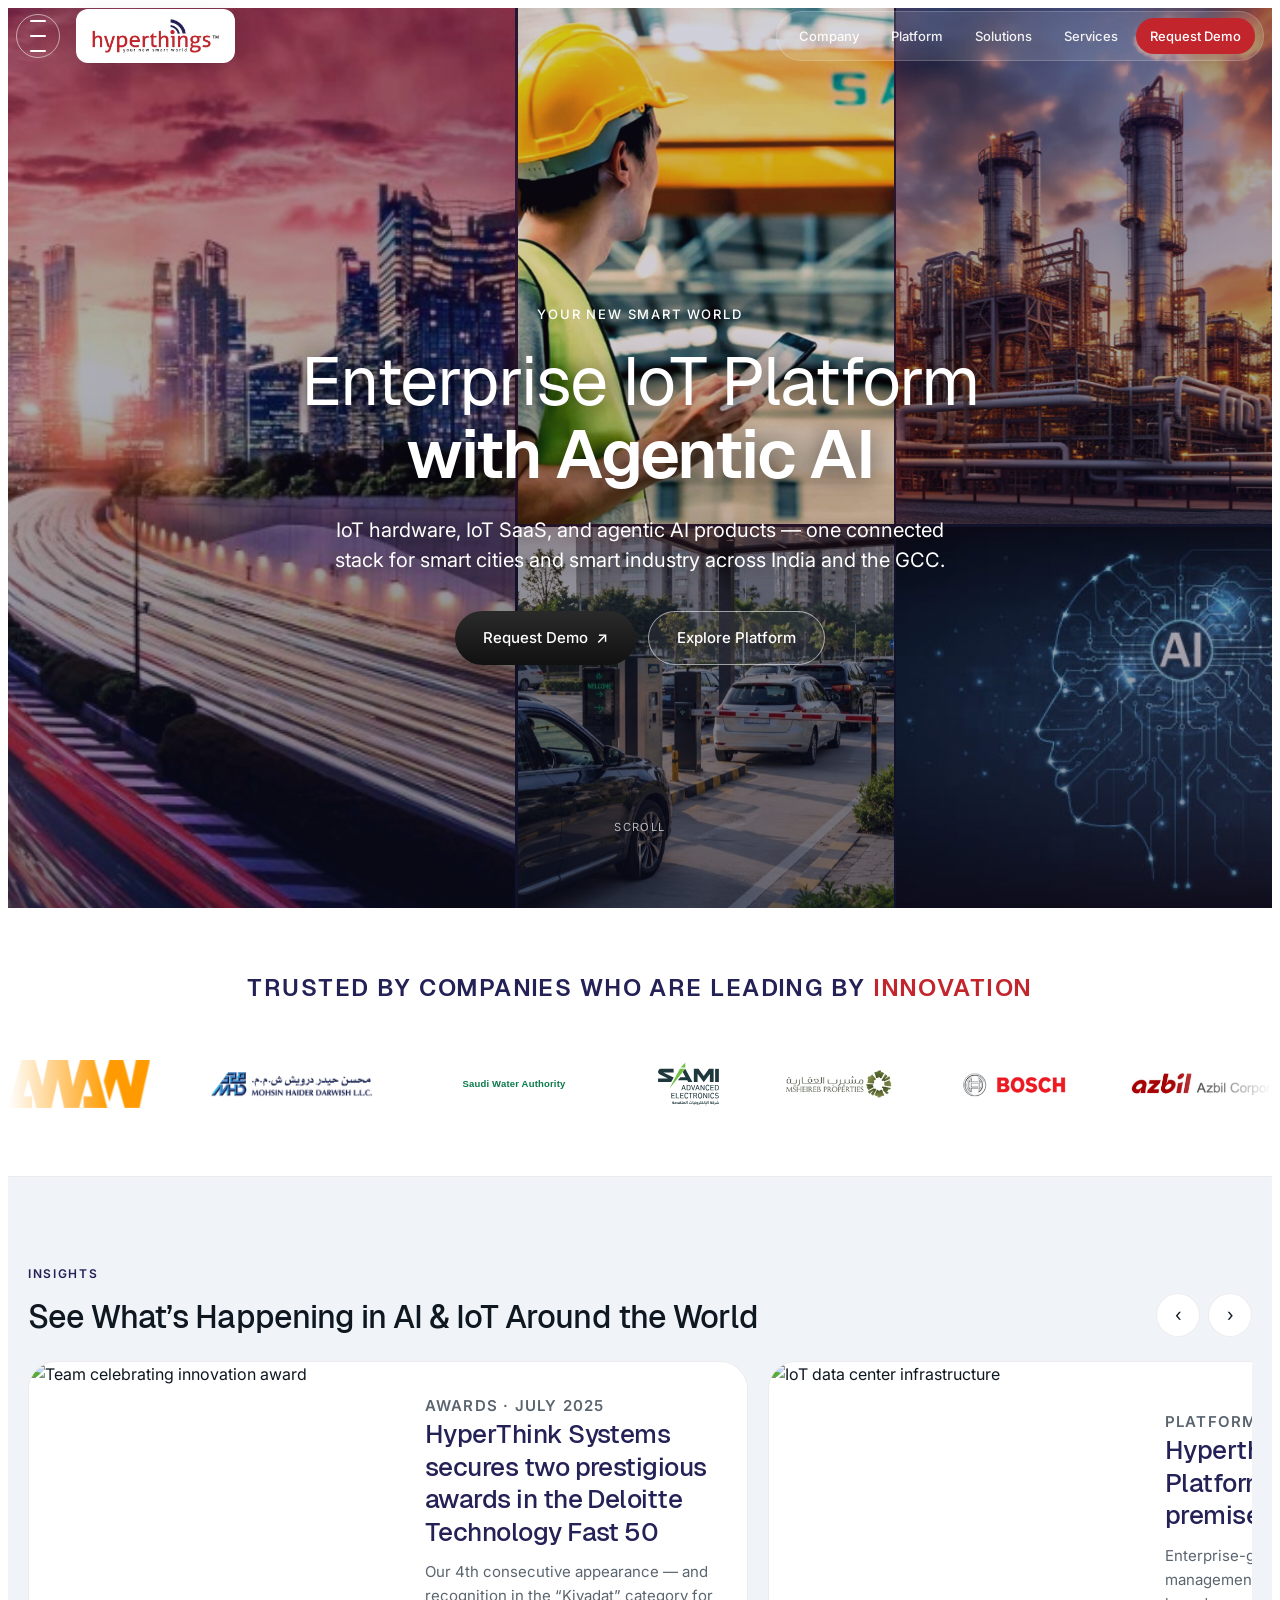
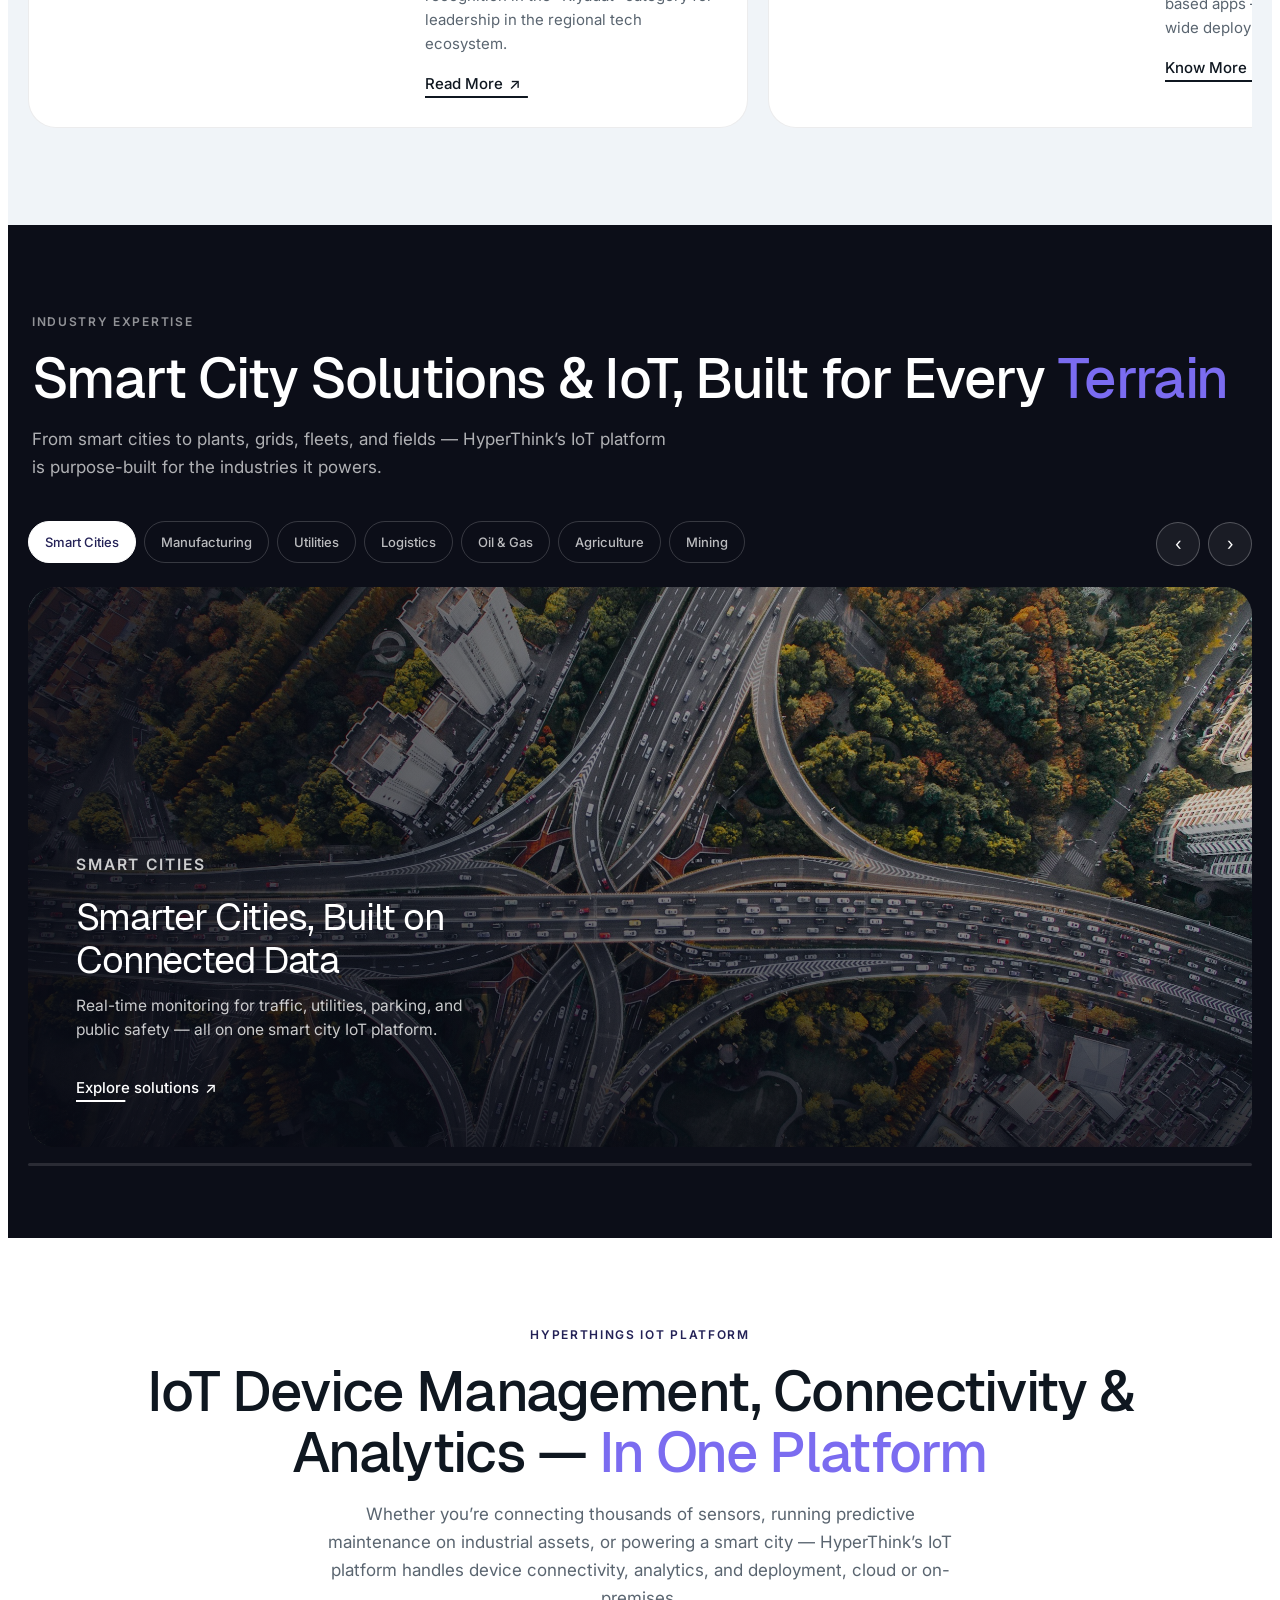
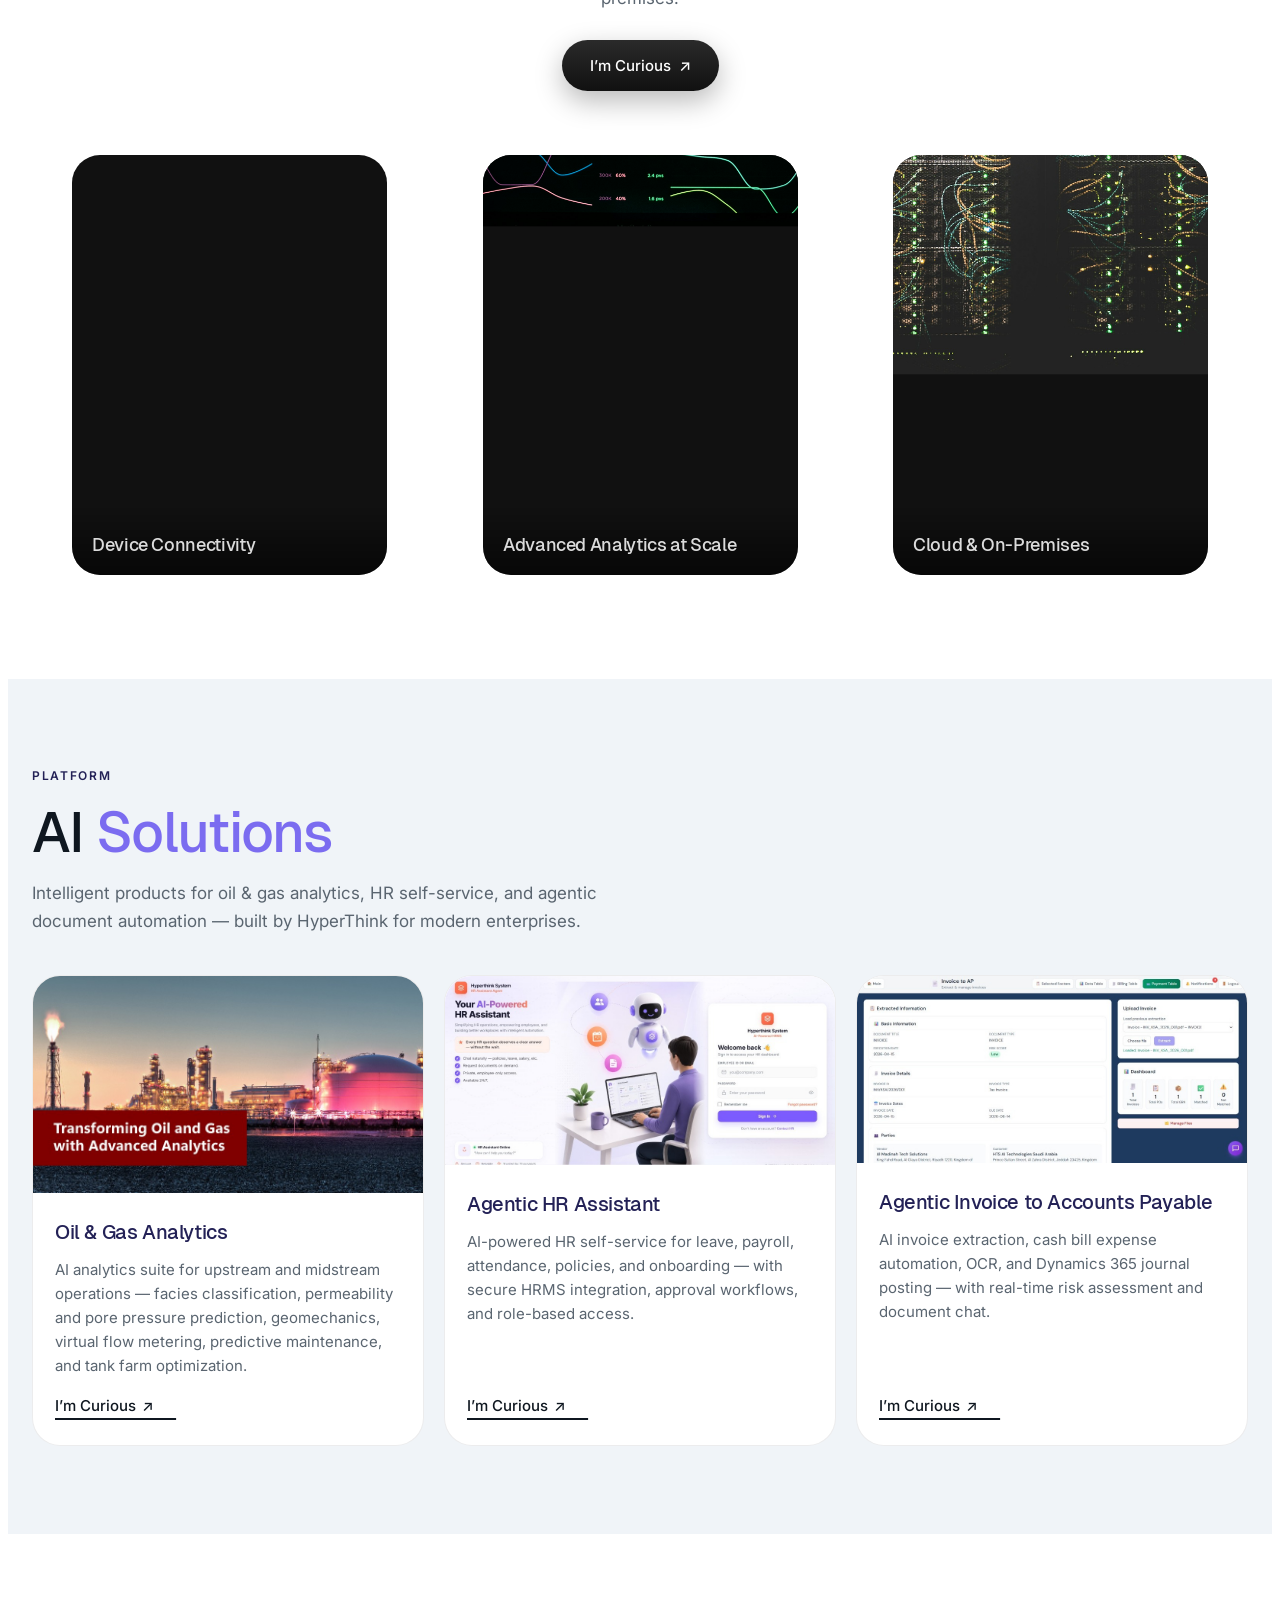
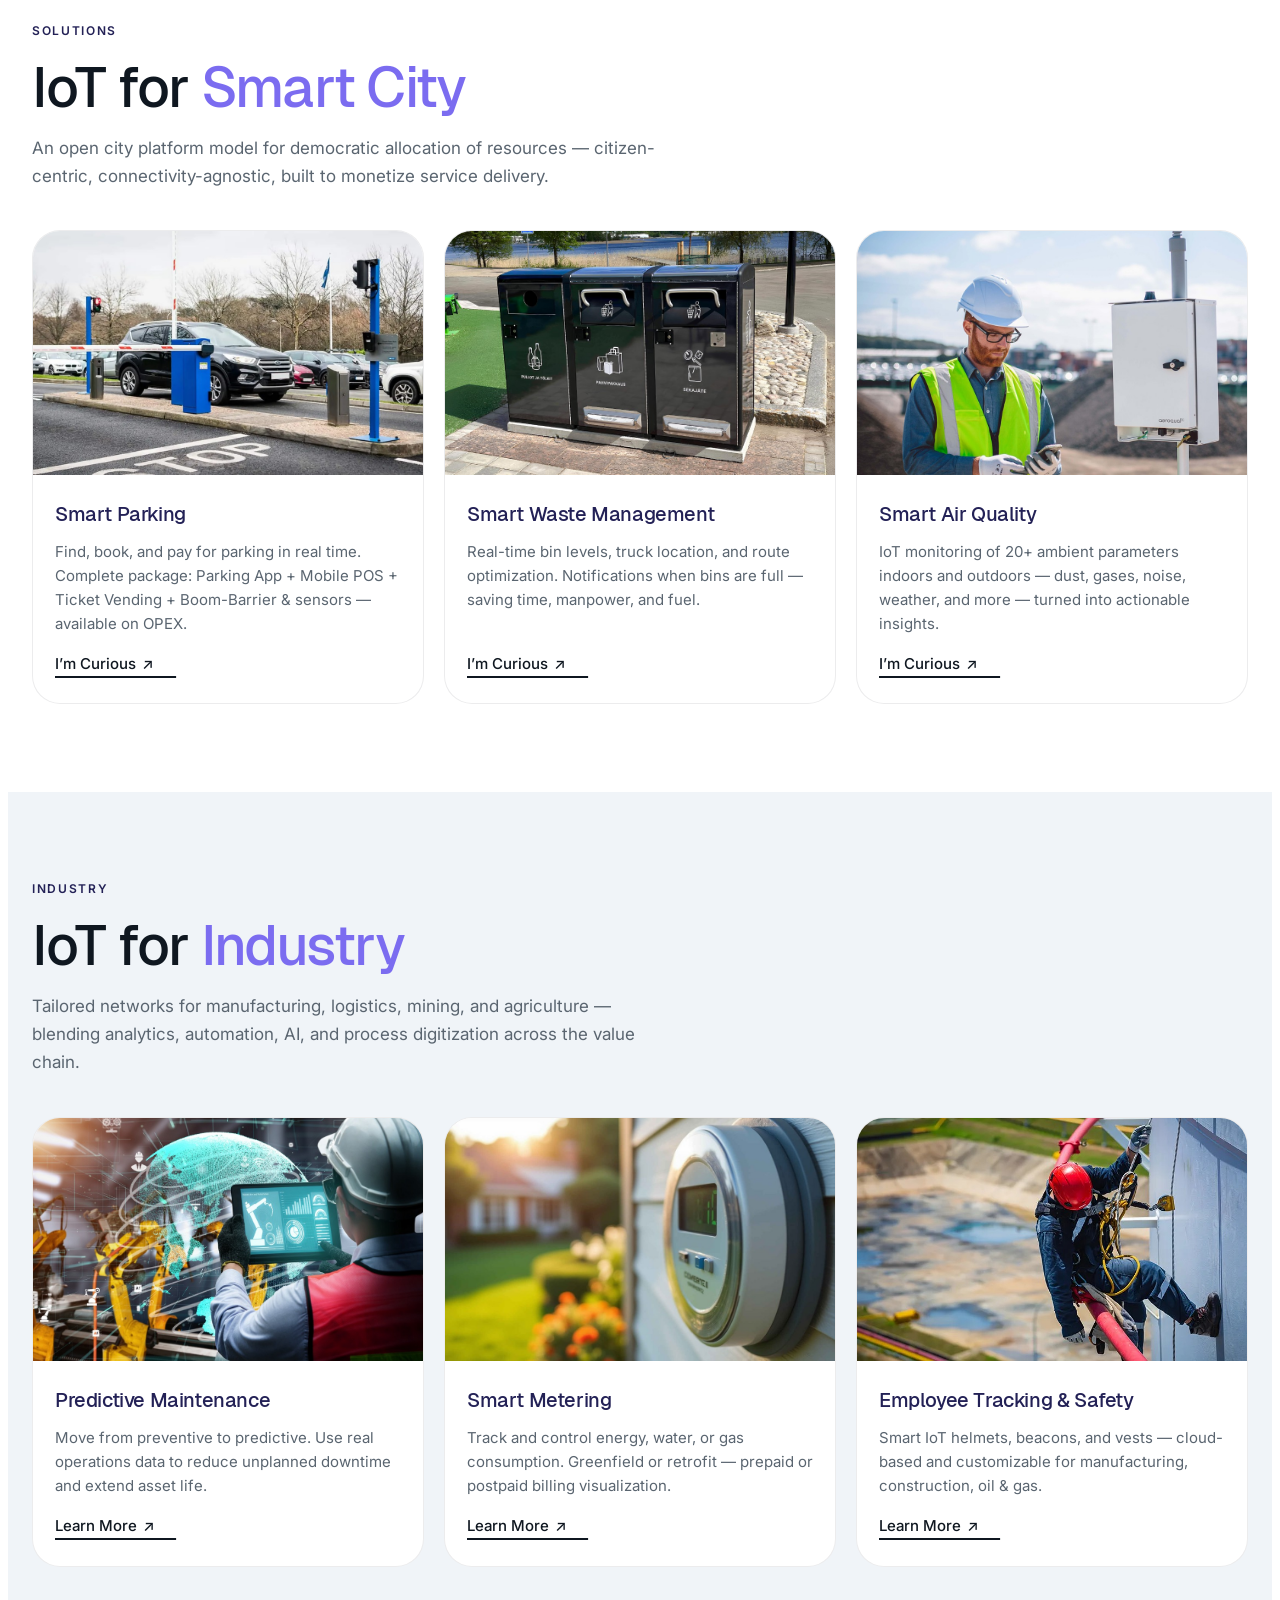
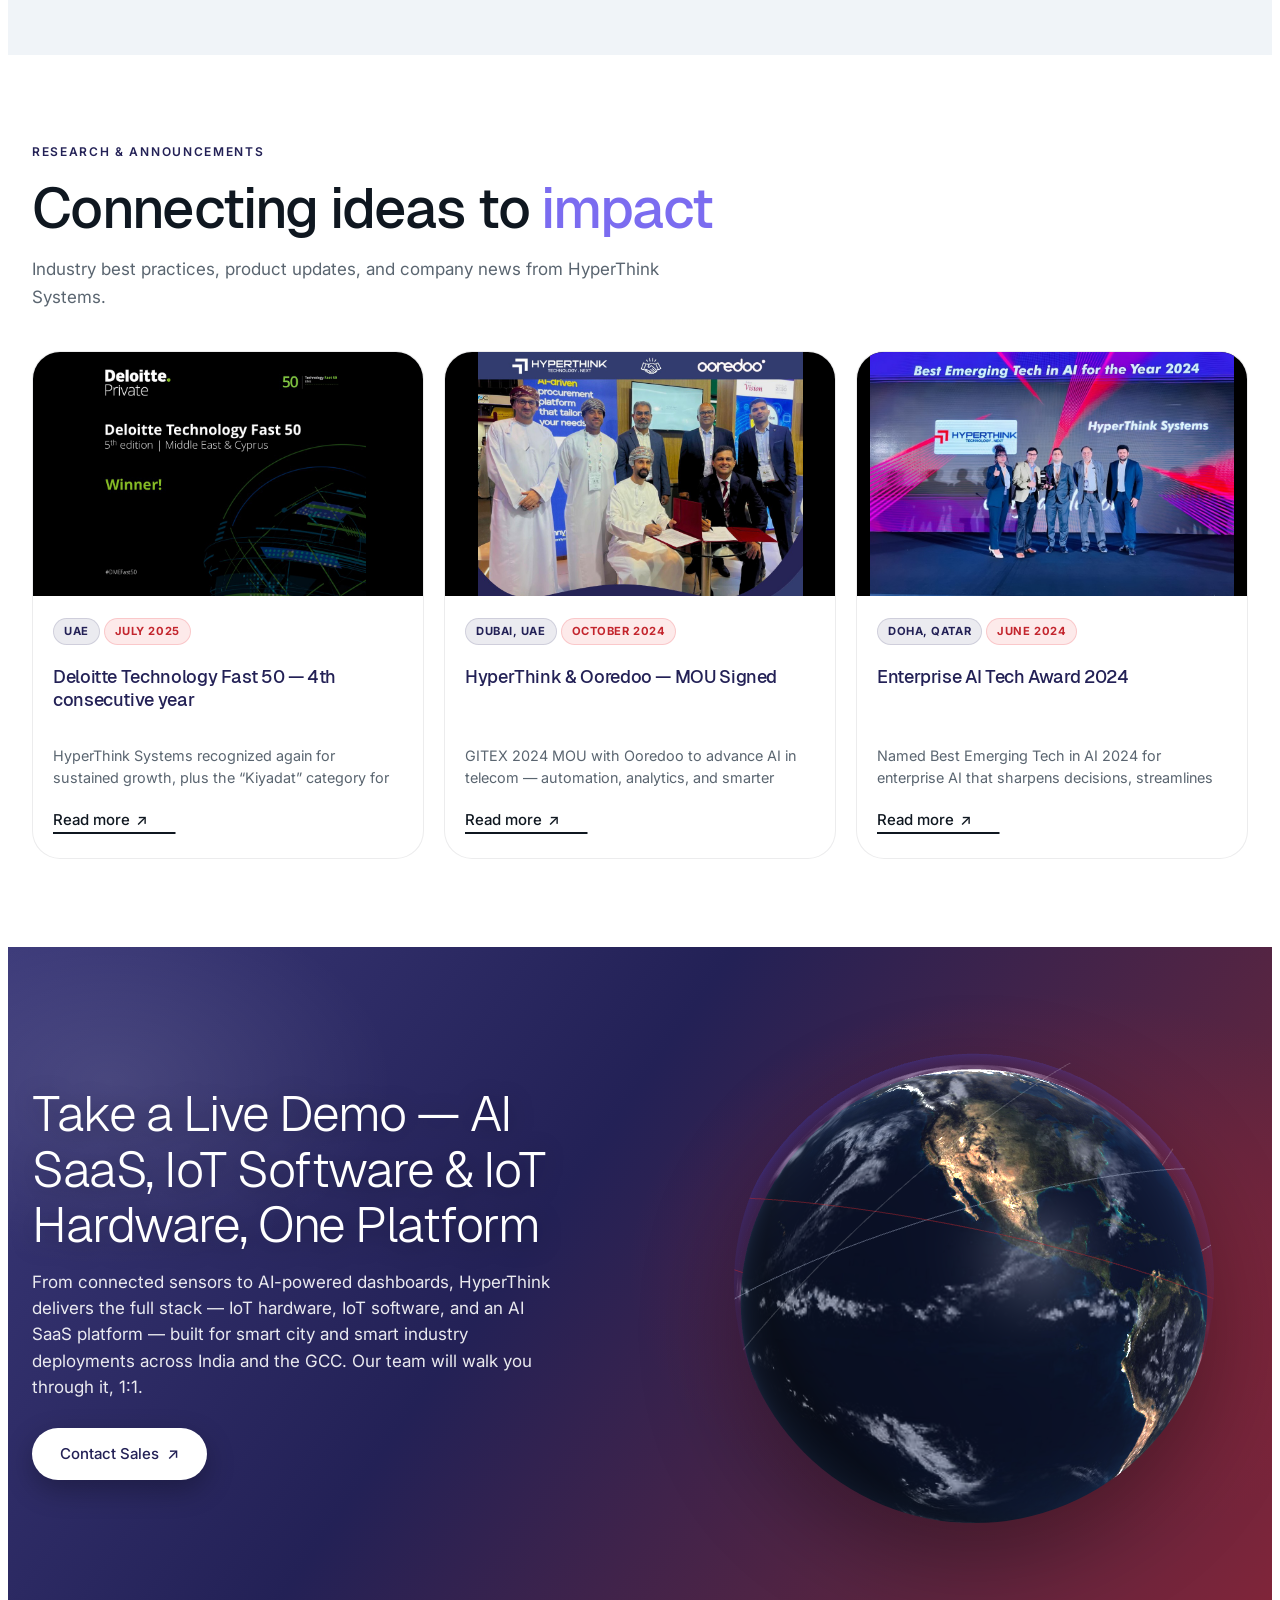
==== index.html @ e959a194 "Initial Hyperthings homepage for Elementor. Includes hero collage, CTA WebGL globe, brand logo, and " ====
<!DOCTYPE html>
<html lang="en">
<head>
  <meta charset="UTF-8" />
  <meta name="viewport" content="width=device-width, initial-scale=1.0" />
  <title>Hyperthings — Building a Connected World with IoT</title>
  <meta name="description" content="Next-generation enterprise IoT platform. Connect, manage, and analyze devices at scale — cloud or on-premises." />
  <link rel="stylesheet" href="assets/css/ht-home.css?v=27" />
</head>
<body>
<div class="ht-home">

  <!-- Header -->
  <header class="ht-header" role="banner">
    <div class="ht-header__inner">
      <button class="ht-menu-btn" type="button" aria-label="Open main menu">
        <span></span><span></span><span></span>
      </button>
      <a class="ht-logo" href="https://hyperthings.ai/" aria-label="Hyperthings home">
        <img src="assets/images/hyperthings-logo-header.png" alt="Hyperthings — your new smart world" width="200" height="62" decoding="async" />
      </a>
      <nav class="ht-pill-nav" aria-label="Primary">
        <a href="https://hyperthings.ai/company/">Company</a>
        <a href="https://hyperthings.ai/platform/">Platform</a>
        <a href="https://hyperthings.ai/solutions/">Solutions</a>
        <a href="https://hyperthings.ai/services/">Services</a>
        <a class="ht-pill-cta" href="https://hyperthings.ai/#demo">Request Demo</a>
      </nav>
    </div>
  </header>

  <!-- Overlay menu -->
  <div class="ht-overlay" aria-hidden="true" role="dialog" aria-label="Main menu">
    <div class="ht-overlay__top">
      <a class="ht-logo" href="https://hyperthings.ai/" aria-label="Hyperthings home">
        <img src="assets/images/hyperthings-logo-header.png" alt="Hyperthings — your new smart world" width="200" height="62" decoding="async" />
      </a>
      <button class="ht-overlay__close" type="button" aria-label="Close menu">×</button>
    </div>
    <nav class="ht-overlay__nav">
      <a href="https://hyperthings.ai/">Home</a>
      <a href="https://hyperthings.ai/company/">Company</a>
      <a href="https://hyperthings.ai/platform/">Platform</a>
      <a href="https://hyperthings.ai/solutions/">Solutions</a>
      <a href="https://hyperthings.ai/services/">Services</a>
      <a href="https://hyperthings.ai/hardware/">Hardware</a>
      <a href="https://hyperthings.ai/#demo">Request Demo</a>
    </nav>
  </div>

  <!-- Hero -->
  <section class="ht-hero" aria-label="Hero">
    <div class="ht-hero__bg" aria-hidden="true">
      <div class="ht-hero__collage">
        <figure class="ht-hero__panel ht-hero__panel--city">
          <img src="assets/images/hero-collage/smart-city.jpg?v=3" alt="" decoding="async" fetchpriority="high" />
        </figure>
        <figure class="ht-hero__panel ht-hero__panel--industry">
          <img src="assets/images/hero-collage/industry-safety.jpg?v=3" alt="" decoding="async" />
        </figure>
        <figure class="ht-hero__panel ht-hero__panel--oil">
          <img src="assets/images/hero-collage/oil-gas.jpg?v=3" alt="" decoding="async" />
        </figure>
        <figure class="ht-hero__panel ht-hero__panel--parking">
          <img src="assets/images/hero-collage/smart-parking.jpg?v=3" alt="" decoding="async" />
        </figure>
        <figure class="ht-hero__panel ht-hero__panel--ai">
          <img src="assets/images/hero-collage/ai-circuit.jpg?v=3" alt="" decoding="async" />
        </figure>
      </div>
      <div class="ht-hero__features" aria-hidden="true">
        <figure class="ht-hero__feature is-on" data-ht-hero-feature>
          <img src="assets/images/hero-cards/offshore-platform.jpg?v=4" alt="" decoding="async" />
          <figcaption class="ht-hero__feature-cap">
            <span class="ht-hero__feature-tag">Oil &amp; Gas IoT</span>
          </figcaption>
        </figure>
        <figure class="ht-hero__feature" data-ht-hero-feature>
          <img src="assets/images/hero-cards/sovereign-ai.jpg?v=4" alt="" decoding="async" />
          <figcaption class="ht-hero__feature-cap">
            <span class="ht-hero__feature-tag">Agentic AI</span>
          </figcaption>
        </figure>
        <figure class="ht-hero__feature" data-ht-hero-feature>
          <img src="assets/images/hero-cards/track-trace.jpg?v=4" alt="" decoding="async" />
          <figcaption class="ht-hero__feature-cap">
            <span class="ht-hero__feature-tag">Track &amp; Trace</span>
          </figcaption>
        </figure>
      </div>
    </div>
    <div class="ht-hero__content">
      <p class="ht-hero__eyebrow">Your new smart world</p>
      <h1>Enterprise IoT Platform<br /><em>with Agentic AI</em></h1>
      <p class="ht-hero__sub">IoT hardware, IoT SaaS, and agentic AI products — one connected stack for smart cities and smart industry across India and the GCC.</p>
      <div class="ht-hero__actions">
        <a class="ht-btn ht-btn--solid" href="https://hyperthings.ai/#demo">Request Demo <span class="ht-arrow" aria-hidden="true">↗</span></a>
        <a class="ht-btn ht-btn--ghost" href="https://hyperthings.ai/platform/">Explore Platform</a>
      </div>
    </div>
    <div class="ht-hero__scroll" aria-hidden="true">
      <span>Scroll</span>
      <div class="ht-hero__scroll-line"></div>
    </div>
  </section>

  <!-- Trusted by -->
  <section class="ht-trusted" aria-label="Trusted partners">
    <div class="ht-wrap">
      <h2 class="ht-reveal">Trusted by companies who are leading by <strong>innovation</strong></h2>
    </div>
    <div class="ht-marquee" aria-label="Partner logos">
      <div class="ht-marquee__track">
        <img src="assets/images/partners/awan-gas.png" alt="AWAN Gas" />
        <img src="assets/images/partners/mhd.png" alt="MHD Oman" />
        <img src="assets/images/partners/saudi-water.svg" alt="Saudi Water Authority" />
        <img src="assets/images/partners/sami-aec.svg" alt="SAMI AEC" />
        <img src="assets/images/partners/msheireb.png" alt="Msheireb Downtown Doha" />
        <img src="assets/images/partners/bosch.png" alt="Bosch" />
        <img src="assets/images/partners/azbil.png" alt="Azbil" />
        <img src="assets/images/partners/honeywell.svg" alt="Honeywell" />
        <img src="assets/images/partners/hpe.png" alt="HPE" />
        <img src="assets/images/partners/johnson-controls.svg" alt="Johnson Controls" />
        <img src="assets/images/partners/du.png" alt="du Telecom" />
        <img src="assets/images/partners/ooredoo.png" alt="Ooredoo" />
        <img src="assets/images/partners/iitc.svg" alt="IITC" />
        <img src="assets/images/partners/dolphin-energy.png" alt="Dolphin Energy" />
        <img src="assets/images/partners/forbes-marshall.png" alt="Forbes Marshall" />
        <img src="assets/images/partners/al-othman.svg" alt="Al Othman Group" />
        <img src="assets/images/partners/kahramaa.png" alt="Kahramaa" />
        <img src="assets/images/partners/awan-gas.png" alt="" aria-hidden="true" />
        <img src="assets/images/partners/mhd.png" alt="" aria-hidden="true" />
        <img src="assets/images/partners/saudi-water.svg" alt="" aria-hidden="true" />
        <img src="assets/images/partners/sami-aec.svg" alt="" aria-hidden="true" />
        <img src="assets/images/partners/msheireb.png" alt="" aria-hidden="true" />
        <img src="assets/images/partners/bosch.png" alt="" aria-hidden="true" />
        <img src="assets/images/partners/azbil.png" alt="" aria-hidden="true" />
        <img src="assets/images/partners/honeywell.svg" alt="" aria-hidden="true" />
        <img src="assets/images/partners/hpe.png" alt="" aria-hidden="true" />
        <img src="assets/images/partners/johnson-controls.svg" alt="" aria-hidden="true" />
        <img src="assets/images/partners/du.png" alt="" aria-hidden="true" />
        <img src="assets/images/partners/ooredoo.png" alt="" aria-hidden="true" />
        <img src="assets/images/partners/iitc.svg" alt="" aria-hidden="true" />
        <img src="assets/images/partners/dolphin-energy.png" alt="" aria-hidden="true" />
        <img src="assets/images/partners/forbes-marshall.png" alt="" aria-hidden="true" />
        <img src="assets/images/partners/al-othman.svg" alt="" aria-hidden="true" />
        <img src="assets/images/partners/kahramaa.png" alt="" aria-hidden="true" />
      </div>
    </div>
  </section>

  <!-- Top stories -->
  <section class="ht-section ht-section--soft ht-stories">
    <div class="ht-wrap-wide">
      <div class="ht-stories__head ht-reveal">
        <div>
          <p class="ht-label">Insights</p>
          <h2 class="ht-heading" style="margin:0;font-size:clamp(1.5rem,3vw,2rem)">See What’s Happening in AI &amp; IoT Around the World</h2>
        </div>
        <div class="ht-stories__nav">
          <button class="ht-nav-btn" type="button" data-ht-prev aria-label="Previous">‹</button>
          <button class="ht-nav-btn" type="button" data-ht-next aria-label="Next">›</button>
        </div>
      </div>
      <div class="ht-carousel" data-ht-carousel>
        <article class="ht-story-card ht-reveal">
          <div class="ht-story-card__media">
            <img src="https://images.unsplash.com/photo-1556761175-5973dc0f32e7?auto=format&fit=crop&w=900&q=80" alt="Team celebrating innovation award" />
          </div>
          <div class="ht-story-card__body">
            <p class="ht-story-card__tag">Awards · July 2025</p>
            <h3>HyperThink Systems secures two prestigious awards in the Deloitte Technology Fast 50</h3>
            <p>Our 4th consecutive appearance — and recognition in the “Kiyadat” category for leadership in the regional tech ecosystem.</p>
            <a class="ht-link" href="https://hyperthings.ai/">Read More <span aria-hidden="true">↗</span></a>
          </div>
        </article>
        <article class="ht-story-card ht-reveal ht-reveal-delay-1">
          <div class="ht-story-card__media">
            <img src="https://images.unsplash.com/photo-1558494949-ef010cbdcc31?auto=format&fit=crop&w=900&q=80" alt="IoT data center infrastructure" />
          </div>
          <div class="ht-story-card__body">
            <p class="ht-story-card__tag">Platform</p>
            <h3>Hyperthings IoT Platform — cloud &amp; on-premises ready</h3>
            <p>Enterprise-grade connectivity, device management, analytics, and container-based apps — scalable from pilot to city-wide deployment.</p>
            <a class="ht-link" href="https://hyperthings.ai/platform/">Know More <span aria-hidden="true">↗</span></a>
          </div>
        </article>
        <article class="ht-story-card ht-reveal ht-reveal-delay-2">
          <div class="ht-story-card__media">
            <img src="https://images.unsplash.com/photo-1486406146926-c627a92ad1ab?auto=format&fit=crop&w=900&q=80" alt="Smart city skyline" />
          </div>
          <div class="ht-story-card__body">
            <p class="ht-story-card__tag">Smart City</p>
            <h3>Open city platforms that put citizens first</h3>
            <p>Device-agnostic connectivity for parking, waste, air quality, and more — monetize services while improving urban experience.</p>
            <a class="ht-link" href="https://hyperthings.ai/solutions/">Know More <span aria-hidden="true">↗</span></a>
          </div>
        </article>
        <article class="ht-story-card">
          <div class="ht-story-card__media">
            <img src="https://images.unsplash.com/photo-1581091226825-a6a2a5aee158?auto=format&fit=crop&w=900&q=80" alt="Industrial IoT manufacturing" />
          </div>
          <div class="ht-story-card__body">
            <p class="ht-story-card__tag">Industry</p>
            <h3>From SCADA to predictive maintenance</h3>
            <p>Plug-and-play industrial connectivity that turns machine data into actionable insights across manufacturing, logistics, and energy.</p>
            <a class="ht-link" href="https://hyperthings.ai/solutions/">Know More <span aria-hidden="true">↗</span></a>
          </div>
        </article>
      </div>
    </div>
  </section>

  <!-- Industry expertise — video carousel (Elementor: swap source URLs in Media Library) -->
  <section class="ht-section ht-industries-video" id="industries" aria-label="Industry expertise">
    <div class="ht-wrap">
      <div class="ht-section-head ht-reveal">
        <p class="ht-label">Industry Expertise</p>
        <h2 class="ht-heading">Smart City Solutions &amp; IoT, Built for Every <em>Terrain</em></h2>
        <p class="ht-lede">From smart cities to plants, grids, fleets, and fields — HyperThink’s IoT platform is purpose-built for the industries it powers.</p>
      </div>
    </div>
    <div class="ht-wrap-wide">
      <div class="ht-industries-video__toolbar ht-reveal">
        <div class="ht-industries-video__tabs" role="tablist" aria-label="Industries" data-ht-industry-tabs>
          <button type="button" class="is-active" role="tab" aria-selected="true" data-ht-industry-tab="0">Smart Cities</button>
          <button type="button" role="tab" aria-selected="false" data-ht-industry-tab="1">Manufacturing</button>
          <button type="button" role="tab" aria-selected="false" data-ht-industry-tab="2">Utilities</button>
          <button type="button" role="tab" aria-selected="false" data-ht-industry-tab="3">Logistics</button>
          <button type="button" role="tab" aria-selected="false" data-ht-industry-tab="4">Oil &amp; Gas</button>
          <button type="button" role="tab" aria-selected="false" data-ht-industry-tab="5">Agriculture</button>
          <button type="button" role="tab" aria-selected="false" data-ht-industry-tab="6">Mining</button>
        </div>
        <div class="ht-stories__nav">
          <button class="ht-nav-btn" type="button" data-ht-industry-prev aria-label="Previous industry">‹</button>
          <button class="ht-nav-btn" type="button" data-ht-industry-next aria-label="Next industry">›</button>
        </div>
      </div>

      <div class="ht-industry-track" data-ht-industry-carousel>
        <!--
          ELEMENTOR / WP: Upload muted 4–8s MP4 (or WebM) to Media Library.
          Replace each <source src="..."> with your Media Library URL.
          Keep poster= for fast first paint & mobile fallback.
        -->
        <article class="ht-industry-card is-active" data-ht-industry-slide>
          <div class="ht-industry-card__media">
            <img class="ht-industry-card__video" src="assets/images/smart-cities.jpg?v=4" alt="Smart city night skyline with traffic light trails" width="2400" height="1799" decoding="async" />
            <div class="ht-industry-card__shade" aria-hidden="true"></div>
          </div>
          <div class="ht-industry-card__body">
            <p class="ht-industry-card__tag">Smart Cities</p>
            <h3>Smarter Cities, Built on Connected Data</h3>
            <p>Real-time monitoring for traffic, utilities, parking, and public safety — all on one smart city IoT platform.</p>
            <a class="ht-link" href="https://hyperthings.ai/solutions/" style="color:#fff">Explore solutions <span aria-hidden="true">↗</span></a>
          </div>
        </article>

        <article class="ht-industry-card" data-ht-industry-slide>
          <div class="ht-industry-card__media">
            <video class="ht-industry-card__video" muted loop playsinline preload="none" poster="https://images.unsplash.com/photo-1581091226825-a6a2a5aee158?auto=format&fit=crop&w=1400&q=80">
              <source src="https://storage.googleapis.com/gtv-videos-bucket/sample/ForBiggerBlazes.mp4" type="video/mp4" data-ht-replace="Media Library → manufacturing.mp4" />
            </video>
            <div class="ht-industry-card__shade" aria-hidden="true"></div>
          </div>
          <div class="ht-industry-card__body">
            <p class="ht-industry-card__tag">Manufacturing</p>
            <h3>Predictive Maintenance for Industrial Assets</h3>
            <p>Connect machines, monitor performance, and cut downtime with predictive maintenance software built for the factory floor.</p>
            <a class="ht-link" href="https://hyperthings.ai/solutions/" style="color:#fff">Explore solutions <span aria-hidden="true">↗</span></a>
          </div>
        </article>

        <article class="ht-industry-card" data-ht-industry-slide>
          <div class="ht-industry-card__media">
            <video class="ht-industry-card__video" muted loop playsinline preload="none" poster="https://images.unsplash.com/photo-1473341304170-971dccb5ac1e?auto=format&fit=crop&w=1400&q=80">
              <source src="https://storage.googleapis.com/gtv-videos-bucket/sample/ForBiggerJoyrides.mp4" type="video/mp4" data-ht-replace="Media Library → utilities.mp4" />
            </video>
            <div class="ht-industry-card__shade" aria-hidden="true"></div>
          </div>
          <div class="ht-industry-card__body">
            <p class="ht-industry-card__tag">Utilities</p>
            <h3>Smarter Grids, Fewer Outages</h3>
            <p>Remote monitoring and predictive analytics for energy and utility networks — built for reliability at scale.</p>
            <a class="ht-link" href="https://hyperthings.ai/solutions/" style="color:#fff">Explore solutions <span aria-hidden="true">↗</span></a>
          </div>
        </article>

        <article class="ht-industry-card" data-ht-industry-slide>
          <div class="ht-industry-card__media">
            <video class="ht-industry-card__video" muted loop playsinline preload="none" poster="https://images.unsplash.com/photo-1586528116311-ad8dd3c8310d?auto=format&fit=crop&w=1400&q=80">
              <source src="https://storage.googleapis.com/gtv-videos-bucket/sample/ForBiggerMeltdowns.mp4" type="video/mp4" data-ht-replace="Media Library → logistics.mp4" />
            </video>
            <div class="ht-industry-card__shade" aria-hidden="true"></div>
          </div>
          <div class="ht-industry-card__body">
            <p class="ht-industry-card__tag">Logistics</p>
            <h3>Real-Time Visibility Across Fleets</h3>
            <p>Track assets, monitor conditions, and optimize routes with connected IoT devices built for transport and logistics.</p>
            <a class="ht-link" href="https://hyperthings.ai/solutions/" style="color:#fff">Explore solutions <span aria-hidden="true">↗</span></a>
          </div>
        </article>

        <article class="ht-industry-card" data-ht-industry-slide>
          <div class="ht-industry-card__media">
            <img class="ht-industry-card__video" src="assets/images/oil-gas.jpg" alt="Oil and gas pumpjacks at sunset" />
            <div class="ht-industry-card__shade" aria-hidden="true"></div>
          </div>
          <div class="ht-industry-card__body">
            <p class="ht-industry-card__tag">Oil &amp; Gas</p>
            <h3>Safety and Uptime in Harsh Sites</h3>
            <p>Worker wearables, remote asset health, and connected field operations on one platform.</p>
            <a class="ht-link" href="https://hyperthings.ai/solutions/" style="color:#fff">Explore solutions <span aria-hidden="true">↗</span></a>
          </div>
        </article>

        <article class="ht-industry-card" data-ht-industry-slide>
          <div class="ht-industry-card__media">
            <video class="ht-industry-card__video" muted loop playsinline preload="none" poster="https://images.unsplash.com/photo-1625246333195-78d9c38ad449?auto=format&fit=crop&w=1400&q=80">
              <source src="https://storage.googleapis.com/gtv-videos-bucket/sample/ForBiggerBlazes.mp4" type="video/mp4" data-ht-replace="Media Library → agriculture.mp4" />
            </video>
            <div class="ht-industry-card__shade" aria-hidden="true"></div>
          </div>
          <div class="ht-industry-card__body">
            <p class="ht-industry-card__tag">Agriculture</p>
            <h3>Smarter Fields, Better Yields</h3>
            <p>Soil, weather, and irrigation monitoring — connected sensors built for smart agriculture at scale.</p>
            <a class="ht-link" href="https://hyperthings.ai/solutions/" style="color:#fff">Explore solutions <span aria-hidden="true">↗</span></a>
          </div>
        </article>

        <article class="ht-industry-card" data-ht-industry-slide>
          <div class="ht-industry-card__media">
            <img class="ht-industry-card__video" src="assets/images/mining.jpg?v=2" alt="Heavy excavator on mining and construction site" width="2400" height="1508" decoding="async" />
            <div class="ht-industry-card__shade" aria-hidden="true"></div>
          </div>
          <div class="ht-industry-card__body">
            <p class="ht-industry-card__tag">Mining</p>
            <h3>Safety and Uptime in Extreme Conditions</h3>
            <p>Remote asset monitoring and worker safety wearables built for the harshest mining environments.</p>
            <a class="ht-link" href="https://hyperthings.ai/solutions/" style="color:#fff">Explore solutions <span aria-hidden="true">↗</span></a>
          </div>
        </article>
      </div>

      <div class="ht-industry-progress" aria-hidden="true">
        <div class="ht-industry-progress__bar" data-ht-industry-progress></div>
      </div>
    </div>
  </section>

  <!-- Platform experiences -->
  <section class="ht-section">
    <div class="ht-wrap">
      <div class="ht-section-head--center ht-reveal">
        <p class="ht-label">Hyperthings IoT Platform</p>
        <h2 class="ht-heading">IoT Device Management, Connectivity &amp; Analytics — <em>In One Platform</em></h2>
        <p class="ht-lede">Whether you’re connecting thousands of sensors, running predictive maintenance on industrial assets, or powering a smart city — HyperThink’s IoT platform handles device connectivity, analytics, and deployment, cloud or on-premises.</p>
        <div class="ht-experiences__cta">
          <a class="ht-btn ht-btn--solid" href="https://hyperthings.ai/platform/">I’m Curious <span class="ht-arrow" aria-hidden="true">↗</span></a>
        </div>
      </div>
      <div class="ht-mosaic">
        <figure class="ht-mosaic__item ht-reveal ht-reveal-clip ht-reveal-delay-1">
          <img src="assets/images/mosaic-connectivity.jpg" alt="High-detail IoT circuit board for device connectivity" width="2400" height="1600" decoding="async" data-ht-parallax="0.06" />
          <figcaption>Device Connectivity</figcaption>
        </figure>
        <figure class="ht-mosaic__item ht-reveal ht-reveal-clip ht-reveal-delay-2">
          <img src="assets/images/mosaic-analytics.jpg" alt="Enterprise analytics dashboard at scale" width="2400" height="1600" decoding="async" data-ht-parallax="0.1" />
          <figcaption>Advanced Analytics at Scale</figcaption>
        </figure>
        <figure class="ht-mosaic__item ht-reveal ht-reveal-clip ht-reveal-delay-3">
          <img src="assets/images/mosaic-cloud.jpg" alt="Data center infrastructure for cloud and on-premises deployment" width="2400" height="1347" decoding="async" data-ht-parallax="0.06" />
          <figcaption>Cloud &amp; On-Premises</figcaption>
        </figure>
      </div>
    </div>
  </section>

  <!-- AI Solutions -->
  <section class="ht-section ht-section--soft">
    <div class="ht-wrap">
      <div class="ht-section-head ht-reveal">
        <p class="ht-label">Platform</p>
        <h2 class="ht-heading">AI <em>Solutions</em></h2>
        <p class="ht-lede">Intelligent products for oil &amp; gas analytics, HR self-service, and agentic document automation — built by HyperThink for modern enterprises.</p>
      </div>
      <div class="ht-cards ht-stagger">
        <article class="ht-card">
          <div class="ht-card__media ht-card__media--fit">
            <img src="assets/images/ai-oil-gas-analytics.jpg?v=2" alt="Oil and gas refinery — transforming oil and gas with advanced analytics" />
          </div>
          <div class="ht-card__body">
            <h3>Oil &amp; Gas Analytics</h3>
            <p>AI analytics suite for upstream and midstream operations — facies classification, permeability and pore pressure prediction, geomechanics, virtual flow metering, predictive maintenance, and tank farm optimization.</p>
            <a class="ht-link" href="https://hyperthings.ai/">I’m Curious <span aria-hidden="true">↗</span></a>
          </div>
        </article>
        <article class="ht-card">
          <div class="ht-card__media ht-card__media--fit">
            <img src="assets/images/ai-hr-assistant.jpg?v=3" alt="HyperThink Agentic HR Assistant product overview" />
          </div>
          <div class="ht-card__body">
            <h3>Agentic HR Assistant</h3>
            <p>AI-powered HR self-service for leave, payroll, attendance, policies, and onboarding — with secure HRMS integration, approval workflows, and role-based access.</p>
            <a class="ht-link" href="https://hyperthings.ai/">I’m Curious <span aria-hidden="true">↗</span></a>
          </div>
        </article>
        <article class="ht-card">
          <div class="ht-card__media ht-card__media--fit">
            <img src="assets/images/ai-invoice-ap.jpg?v=3" alt="HyperThink Invoice to AP extraction dashboard" />
          </div>
          <div class="ht-card__body">
            <h3>Agentic Invoice to Accounts Payable</h3>
            <p>AI invoice extraction, cash bill expense automation, OCR, and Dynamics 365 journal posting — with real-time risk assessment and document chat.</p>
            <a class="ht-link" href="https://hyperthings.ai/">I’m Curious <span aria-hidden="true">↗</span></a>
          </div>
        </article>
      </div>
    </div>
  </section>

  <!-- Smart City -->
  <section class="ht-section">
    <div class="ht-wrap">
      <div class="ht-section-head ht-reveal">
        <p class="ht-label">Solutions</p>
        <h2 class="ht-heading">IoT for <em>Smart City</em></h2>
        <p class="ht-lede">An open city platform model for democratic allocation of resources — citizen-centric, connectivity-agnostic, built to monetize service delivery.</p>
      </div>
      <div class="ht-cards ht-stagger">
        <article class="ht-card">
          <div class="ht-card__media">
            <img src="assets/images/smart-parking.jpg" alt="Automated parking barrier and ANPR entry system" />
          </div>
          <div class="ht-card__body">
            <h3>Smart Parking</h3>
            <p>Find, book, and pay for parking in real time. Complete package: Parking App + Mobile POS + Ticket Vending + Boom-Barrier &amp; sensors — available on OPEX.</p>
            <a class="ht-link" href="https://hyperthings.ai/solutions/">I’m Curious <span aria-hidden="true">↗</span></a>
          </div>
        </article>
        <article class="ht-card">
          <div class="ht-card__media">
            <img src="assets/images/smart-waste.jpg" alt="Smart waste and recycling station in a public space" />
          </div>
          <div class="ht-card__body">
            <h3>Smart Waste Management</h3>
            <p>Real-time bin levels, truck location, and route optimization. Notifications when bins are full — saving time, manpower, and fuel.</p>
            <a class="ht-link" href="https://hyperthings.ai/solutions/">I’m Curious <span aria-hidden="true">↗</span></a>
          </div>
        </article>
        <article class="ht-card">
          <div class="ht-card__media">
            <img src="assets/images/smart-air-quality.jpg" alt="Field engineer monitoring air quality sensor station" />
          </div>
          <div class="ht-card__body">
            <h3>Smart Air Quality</h3>
            <p>IoT monitoring of 20+ ambient parameters indoors and outdoors — dust, gases, noise, weather, and more — turned into actionable insights.</p>
            <a class="ht-link" href="https://hyperthings.ai/solutions/">I’m Curious <span aria-hidden="true">↗</span></a>
          </div>
        </article>
      </div>
    </div>
  </section>

  <!-- Industry -->
  <section class="ht-section ht-section--soft">
    <div class="ht-wrap">
      <div class="ht-section-head ht-reveal">
        <p class="ht-label">Industry</p>
        <h2 class="ht-heading">IoT for <em>Industry</em></h2>
        <p class="ht-lede">Tailored networks for manufacturing, logistics, mining, and agriculture — blending analytics, automation, AI, and process digitization across the value chain.</p>
      </div>
      <div class="ht-cards ht-stagger">
        <article class="ht-card">
          <div class="ht-card__media">
            <img src="assets/images/predictive-maintenance.jpg" alt="Technician monitoring robotic arm performance on a factory tablet" />
          </div>
          <div class="ht-card__body">
            <h3>Predictive Maintenance</h3>
            <p>Move from preventive to predictive. Use real operations data to reduce unplanned downtime and extend asset life.</p>
            <a class="ht-link" href="https://hyperthings.ai/solutions/">Learn More <span aria-hidden="true">↗</span></a>
          </div>
        </article>
        <article class="ht-card">
          <div class="ht-card__media">
            <img src="assets/images/smart-metering.jpg" alt="Wall-mounted smart utility meter with digital display" />
          </div>
          <div class="ht-card__body">
            <h3>Smart Metering</h3>
            <p>Track and control energy, water, or gas consumption. Greenfield or retrofit — prepaid or postpaid billing visualization.</p>
            <a class="ht-link" href="https://hyperthings.ai/solutions/">Learn More <span aria-hidden="true">↗</span></a>
          </div>
        </article>
        <article class="ht-card">
          <div class="ht-card__media">
            <img src="assets/images/employee-safety.jpg" alt="Industrial worker in safety harness on a tank" />
          </div>
          <div class="ht-card__body">
            <h3>Employee Tracking &amp; Safety</h3>
            <p>Smart IoT helmets, beacons, and vests — cloud-based and customizable for manufacturing, construction, oil &amp; gas.</p>
            <a class="ht-link" href="https://hyperthings.ai/solutions/">Learn More <span aria-hidden="true">↗</span></a>
          </div>
        </article>
      </div>
    </div>
  </section>

  <!-- News -->
  <section class="ht-section">
    <div class="ht-wrap">
      <div class="ht-section-head ht-reveal">
        <p class="ht-label">Research &amp; Announcements</p>
        <h2 class="ht-heading">Connecting ideas to <em>impact</em></h2>
        <p class="ht-lede">Industry best practices, product updates, and company news from HyperThink Systems.</p>
      </div>
      <div class="ht-news ht-stagger">
        <article class="ht-news-card">
          <div class="ht-news-card__media ht-news-card__media--banner">
            <img src="assets/images/deloitte-fast-50.jpg" alt="Deloitte Technology Fast 50 Winner — 5th edition Middle East &amp; Cyprus" />
          </div>
          <div class="ht-news-card__body">
            <p class="ht-news-card__meta">
              <span class="ht-news-card__place">UAE</span>
              <span class="ht-news-card__date">July 2025</span>
            </p>
            <h3>Deloitte Technology Fast 50 — 4th consecutive year</h3>
            <p>HyperThink Systems recognized again for sustained growth, plus the “Kiyadat” category for pioneering contributions to the regional tech ecosystem.</p>
            <a class="ht-link" href="https://hyperthings.ai/">Read more <span aria-hidden="true">↗</span></a>
          </div>
        </article>
        <article class="ht-news-card">
          <div class="ht-news-card__media ht-news-card__media--banner">
            <img src="assets/images/ooredoo-mou.jpg?v=2" alt="HyperThink and Ooredoo MOU signing at GITEX 2024" />
          </div>
          <div class="ht-news-card__body">
            <p class="ht-news-card__meta">
              <span class="ht-news-card__place">Dubai, UAE</span>
              <span class="ht-news-card__date">October 2024</span>
            </p>
            <h3>HyperThink &amp; Ooredoo — MOU Signed</h3>
            <p>GITEX 2024 MOU with Ooredoo to advance AI in telecom — automation, analytics, and smarter digital customer experiences.</p>
            <a class="ht-link" href="https://hyperthings.ai/">Read more <span aria-hidden="true">↗</span></a>
          </div>
        </article>
        <article class="ht-news-card">
          <div class="ht-news-card__media ht-news-card__media--banner">
            <img src="assets/images/enterprise-ai-award-2024.jpg?v=2" alt="HyperThink Systems Enterprise AI Tech Award 2024" />
          </div>
          <div class="ht-news-card__body">
            <p class="ht-news-card__meta">
              <span class="ht-news-card__place">Doha, Qatar</span>
              <span class="ht-news-card__date">June 2024</span>
            </p>
            <h3>Enterprise AI Tech Award 2024</h3>
            <p>Named Best Emerging Tech in AI 2024 for enterprise AI that sharpens decisions, streamlines operations, and scales sustainable growth.</p>
            <a class="ht-link" href="https://hyperthings.ai/">Read more <span aria-hidden="true">↗</span></a>
          </div>
        </article>
      </div>
    </div>
  </section>

  <!-- CTA -->
  <section class="ht-cta" id="demo">
    <div class="ht-cta__bg" aria-hidden="true"></div>
    <div class="ht-wrap ht-cta__layout">
      <div class="ht-cta__inner ht-reveal">
        <h2>Take a Live Demo — AI SaaS, IoT Software &amp; IoT Hardware, One Platform</h2>
        <p>From connected sensors to AI-powered dashboards, HyperThink delivers the full stack — IoT hardware, IoT software, and an AI SaaS platform — built for smart city and smart industry deployments across India and the GCC. Our team will walk you through it, 1:1.</p>
        <div class="ht-cta__actions">
          <a class="ht-btn ht-btn--solid ht-cta__btn" href="https://hyperthings.ai/#demo">Contact Sales <span class="ht-arrow" aria-hidden="true">↗</span></a>
        </div>
      </div>
      <div
        class="ht-cta__globe"
        data-day="assets/images/globe-earth.jpg"
        data-night="assets/images/globe-night.png"
        data-clouds="assets/images/globe-clouds.png"
        aria-hidden="true"
      ></div>
    </div>
  </section>

</div>
<script src="assets/js/vendor/three.min.js"></script>
<script src="assets/js/ht-globe.js?v=26"></script>
<script src="assets/js/ht-home.js?v=26"></script>
</body>
</html>
---- assets/css/ht-home.css ----
/* ============================================================
   Hyperthings Homepage — Infosys-inspired design system
   Scoped under .ht-home for Elementor / WordPress safety
   ============================================================ */

@import url("https://fonts.googleapis.com/css2?family=Inter:ital,wght@0,300;0,400;0,500;0,600;0,700;1,400&display=swap");

/* Infosys uses Geist for display headlines — self-hosted for Elementor reliability */
@font-face {
  font-family: "Geist";
  src: url("../fonts/Geist-Light.woff2") format("woff2");
  font-weight: 300;
  font-style: normal;
  font-display: swap;
}
@font-face {
  font-family: "Geist";
  src: url("../fonts/Geist-Regular.woff2") format("woff2");
  font-weight: 400;
  font-style: normal;
  font-display: swap;
}
@font-face {
  font-family: "Geist";
  src: url("../fonts/Geist-Medium.woff2") format("woff2");
  font-weight: 500;
  font-style: normal;
  font-display: swap;
}
@font-face {
  font-family: "Geist";
  src: url("../fonts/Geist-SemiBold.woff2") format("woff2");
  font-weight: 600;
  font-style: normal;
  font-display: swap;
}

.ht-home {
  --ht-red: #c3252d;
  --ht-red-dark: #9e1d24;
  --ht-navy: #232156;
  --ht-ink: #0f1720;
  --ht-muted: #5a6570;
  --ht-soft: #f0f4f8;
  --ht-white: #ffffff;
  --ht-line: rgba(15, 23, 32, 0.08);
  --ht-accent: #7b6cf0;
  --ht-radius: 28px;
  --ht-radius-sm: 16px;
  --ht-header-h: 72px;
  --ht-ease: cubic-bezier(0.22, 1, 0.36, 1);
  --ht-font-display: "Geist", "Inter", sans-serif;
  --ht-font-body: "Inter", sans-serif;

  font-family: var(--ht-font-body);
  color: var(--ht-ink);
  background: var(--ht-white);
  line-height: 1.55;
  -webkit-font-smoothing: antialiased;
  overflow-x: hidden;
}

.ht-home *,
.ht-home *::before,
.ht-home *::after {
  box-sizing: border-box;
}

.ht-home a {
  color: inherit;
  text-decoration: none;
}

.ht-home img {
  max-width: 100%;
  display: block;
}

.ht-home button {
  font: inherit;
  border: 0;
  background: none;
  cursor: pointer;
  color: inherit;
}

.ht-home .ht-wrap {
  width: min(1240px, calc(100% - 48px));
  margin-inline: auto;
}

.ht-home .ht-wrap-wide {
  width: min(1400px, calc(100% - 40px));
  margin-inline: auto;
}

/* ---------- Reveal animations ---------- */
.ht-home .ht-reveal {
  opacity: 0;
  transform: translateY(36px);
  transition:
    opacity 0.9s var(--ht-ease),
    transform 0.9s var(--ht-ease),
    filter 0.9s var(--ht-ease);
  will-change: opacity, transform;
}

.ht-home .ht-reveal.is-in {
  opacity: 1;
  transform: none;
  filter: none;
}

.ht-home .ht-reveal-left {
  transform: translateX(-48px);
}

.ht-home .ht-reveal-right {
  transform: translateX(48px);
}

.ht-home .ht-reveal-scale {
  transform: scale(0.92);
  filter: blur(4px);
}

.ht-home .ht-reveal-left.is-in,
.ht-home .ht-reveal-right.is-in,
.ht-home .ht-reveal-scale.is-in {
  transform: none;
  filter: none;
}

/* Image clip reveal */
.ht-home .ht-reveal-clip {
  opacity: 1;
  transform: none;
  clip-path: inset(12% 12% 12% 12% round 20px);
  filter: saturate(0.7);
  transition:
    clip-path 1.1s var(--ht-ease),
    filter 1.1s var(--ht-ease),
    transform 1.1s var(--ht-ease);
}

.ht-home .ht-reveal-clip.is-in {
  clip-path: inset(0 0 0 0);
  filter: none;
}

.ht-home .ht-reveal-delay-1 { transition-delay: 0.1s; }
.ht-home .ht-reveal-delay-2 { transition-delay: 0.22s; }
.ht-home .ht-reveal-delay-3 { transition-delay: 0.34s; }
.ht-home .ht-reveal-delay-4 { transition-delay: 0.46s; }
.ht-home .ht-reveal-delay-5 { transition-delay: 0.58s; }

/* Auto-stagger children when parent is in view */
.ht-home .ht-stagger > * {
  opacity: 0;
}

.ht-home .ht-stagger.is-in > * {
  animation: ht-stagger-in 0.85s var(--ht-ease) both;
}

.ht-home .ht-stagger.is-in > *:nth-child(1) { animation-delay: 0.05s; }
.ht-home .ht-stagger.is-in > *:nth-child(2) { animation-delay: 0.15s; }
.ht-home .ht-stagger.is-in > *:nth-child(3) { animation-delay: 0.25s; }
.ht-home .ht-stagger.is-in > *:nth-child(4) { animation-delay: 0.35s; }
.ht-home .ht-stagger.is-in > *:nth-child(5) { animation-delay: 0.45s; }
.ht-home .ht-stagger.is-in > *:nth-child(6) { animation-delay: 0.55s; }
.ht-home .ht-stagger.is-in > *:nth-child(7) { animation-delay: 0.65s; }
.ht-home .ht-stagger.is-in > *:nth-child(8) { animation-delay: 0.75s; }
.ht-home .ht-stagger.is-in > *:nth-child(9) { animation-delay: 0.85s; }

@keyframes ht-stagger-in {
  from {
    opacity: 0;
    transform: translateY(28px);
  }
  to {
    opacity: 1;
    transform: none;
  }
}

/* Hero entrance sequence */
.ht-home .ht-hero__content > * {
  opacity: 0;
  transform: translateY(28px);
}

.ht-home.is-ready .ht-hero__content > *:nth-child(1) {
  animation: ht-hero-in 1s var(--ht-ease) 0.15s both;
}
.ht-home.is-ready .ht-hero__content > *:nth-child(2) {
  animation: ht-hero-in 1s var(--ht-ease) 0.32s both;
}
.ht-home.is-ready .ht-hero__content > *:nth-child(3) {
  animation: ht-hero-in 1s var(--ht-ease) 0.48s both;
}
.ht-home.is-ready .ht-hero__content > *:nth-child(4) {
  animation: ht-hero-in 1s var(--ht-ease) 0.64s both;
}

@keyframes ht-hero-in {
  from {
    opacity: 0;
    transform: translateY(36px);
    filter: blur(6px);
  }
  to {
    opacity: 1;
    transform: none;
    filter: none;
  }
}

.ht-home.is-ready .ht-header {
  animation: ht-header-in 0.8s var(--ht-ease) both;
}

@keyframes ht-header-in {
  from {
    opacity: 0;
    transform: translateY(-16px);
  }
  to {
    opacity: 1;
    transform: none;
  }
}

.ht-home.is-ready .ht-hero__scroll {
  animation: ht-fade-in 1s var(--ht-ease) 1.1s both;
}

@keyframes ht-fade-in {
  from { opacity: 0; }
  to { opacity: 0.7; }
}

@media (prefers-reduced-motion: reduce) {
  .ht-home .ht-reveal,
  .ht-home .ht-reveal-clip,
  .ht-home .ht-hero__content > *,
  .ht-home .ht-stagger > *,
  .ht-home .ht-stagger.is-in > * {
    opacity: 1 !important;
    transform: none !important;
    filter: none !important;
    clip-path: none !important;
    animation: none !important;
    transition: none !important;
  }
  .ht-home .ht-hero__bg,
  .ht-home .ht-hero__bg::before,
  .ht-home .ht-hero__collage::after,
  .ht-home .ht-hero__panel,
  .ht-home .ht-hero__panel img,
  .ht-home .ht-hero__panel::after,
  .ht-home .ht-hero__feature,
  .ht-home .ht-hero__feature img,
  .ht-home .ht-marquee__track,
  .ht-home .ht-hero__scroll-line,
  .ht-home .ht-btn .ht-arrow,
  .ht-home .ht-cta__globe-canvas {
    animation: none !important;
  }

  .ht-home .ht-hero__panel img {
    transform: none !important;
    inset: 0 !important;
    width: 100% !important;
    height: 100% !important;
    filter: brightness(1) contrast(1.04) !important;
  }

  .ht-home .ht-hero__panel::after {
    opacity: 0.2 !important;
  }

  .ht-home .ht-hero__collage::after {
    display: none !important;
  }

  .ht-home .ht-hero.is-feature .ht-hero__collage {
    opacity: 1 !important;
    visibility: visible !important;
  }

  .ht-home .ht-hero__features {
    display: none !important;
  }

  .ht-home .ht-hero.is-feature .ht-hero__bg::before {
    background:
      linear-gradient(180deg, rgba(35, 33, 86, 0.22) 0%, rgba(15, 18, 40, 0.18) 42%, rgba(15, 18, 40, 0.48) 100%) !important;
  }
}

/* ---------- Header ---------- */
.ht-home .ht-header {
  position: fixed;
  inset: 0 0 auto 0;
  z-index: 1000;
  height: var(--ht-header-h);
  display: flex;
  align-items: center;
  transition: background 0.35s ease, backdrop-filter 0.35s ease, box-shadow 0.35s ease;
}

.ht-home .ht-header.is-scrolled {
  background: rgba(255, 255, 255, 0.92);
  backdrop-filter: blur(16px);
  box-shadow: 0 1px 0 var(--ht-line);
}

.ht-home .ht-header__inner {
  width: min(1400px, calc(100% - 32px));
  margin-inline: auto;
  display: flex;
  align-items: center;
  gap: 16px;
}

.ht-home .ht-menu-btn {
  width: 44px;
  height: 44px;
  border-radius: 50%;
  border: 1.5px solid rgba(255, 255, 255, 0.55);
  display: grid;
  place-items: center;
  gap: 5px;
  flex-shrink: 0;
  transition: border-color 0.3s, background 0.3s;
}

.ht-home .ht-header.is-scrolled .ht-menu-btn {
  border-color: rgba(15, 23, 32, 0.2);
}

.ht-home .ht-menu-btn span {
  display: block;
  width: 16px;
  height: 1.5px;
  background: #fff;
  border-radius: 2px;
  transition: background 0.3s, transform 0.3s;
}

.ht-home .ht-header.is-scrolled .ht-menu-btn span {
  background: var(--ht-ink);
}

.ht-home .ht-logo {
  display: inline-flex;
  align-items: center;
  flex-shrink: 0;
  padding: 6px 12px;
  border-radius: 12px;
  background: #fff;
  box-shadow:
    0 1px 0 rgba(15, 23, 32, 0.06),
    0 8px 24px rgba(15, 23, 32, 0.12);
  line-height: 0;
}

.ht-home .ht-logo img {
  display: block;
  height: 42px;
  width: auto;
  max-width: min(200px, 42vw);
  filter: none;
}

.ht-home .ht-header.is-scrolled .ht-logo {
  box-shadow:
    0 1px 0 rgba(15, 23, 32, 0.05),
    0 4px 14px rgba(15, 23, 32, 0.08);
}

.ht-home .ht-header.is-scrolled .ht-logo img {
  filter: none;
}

.ht-home .ht-logo__fallback {
  font-family: var(--ht-font-display);
  font-weight: 600;
  font-size: 1.25rem;
  letter-spacing: -0.02em;
  color: var(--ht-navy);
}

.ht-home .ht-logo__fallback span {
  color: var(--ht-red);
}

.ht-home .ht-header.is-scrolled .ht-logo__fallback {
  color: var(--ht-navy);
}

.ht-home .ht-pill-nav {
  margin-left: auto;
  display: flex;
  align-items: center;
  gap: 4px;
  padding: 6px 8px;
  border-radius: 999px;
  background: rgba(255, 255, 255, 0.12);
  backdrop-filter: blur(12px);
  border: 1px solid rgba(255, 255, 255, 0.18);
  transition: background 0.3s, border-color 0.3s;
}

.ht-home .ht-header.is-scrolled .ht-pill-nav {
  background: rgba(15, 23, 32, 0.04);
  border-color: var(--ht-line);
}

.ht-home .ht-pill-nav a {
  font-size: 0.8125rem;
  font-weight: 500;
  padding: 8px 14px;
  border-radius: 999px;
  color: rgba(255, 255, 255, 0.92);
  white-space: nowrap;
  transition: background 0.25s, color 0.25s;
}

.ht-home .ht-header.is-scrolled .ht-pill-nav a {
  color: var(--ht-ink);
}

.ht-home .ht-pill-nav a:hover {
  background: rgba(255, 255, 255, 0.16);
}

.ht-home .ht-header.is-scrolled .ht-pill-nav a:hover {
  background: rgba(15, 23, 32, 0.06);
}

.ht-home .ht-pill-nav a.ht-pill-cta {
  background: var(--ht-red);
  color: #fff !important;
}

.ht-home .ht-pill-nav a.ht-pill-cta:hover {
  background: var(--ht-red-dark);
}

/* ---------- Fullscreen menu ---------- */
.ht-home .ht-overlay {
  position: fixed;
  inset: 0;
  z-index: 1100;
  background: var(--ht-navy);
  color: #fff;
  padding: 28px 32px 48px;
  display: flex;
  flex-direction: column;
  opacity: 0;
  visibility: hidden;
  pointer-events: none;
  transition: opacity 0.4s var(--ht-ease), visibility 0.4s;
}

.ht-home .ht-overlay.is-open {
  opacity: 1;
  visibility: visible;
  pointer-events: auto;
}

.ht-home .ht-overlay__top {
  display: flex;
  align-items: center;
  justify-content: space-between;
  margin-bottom: 48px;
}

.ht-home .ht-overlay__close {
  width: 44px;
  height: 44px;
  border-radius: 50%;
  border: 1.5px solid rgba(255, 255, 255, 0.35);
  font-size: 1.4rem;
  line-height: 1;
}

.ht-home .ht-overlay__nav {
  display: grid;
  gap: 8px;
  max-width: 560px;
}

.ht-home .ht-overlay__nav a {
  font-family: var(--ht-font-display);
  font-size: clamp(1.75rem, 5vw, 3rem);
  font-weight: 300;
  letter-spacing: -0.03em;
  padding: 6px 0;
  border-bottom: 1px solid rgba(255, 255, 255, 0.12);
  transform: translateY(16px);
  opacity: 0;
  transition: transform 0.5s var(--ht-ease), opacity 0.5s var(--ht-ease), color 0.2s;
}

.ht-home .ht-overlay.is-open .ht-overlay__nav a {
  transform: none;
  opacity: 1;
}

.ht-home .ht-overlay.is-open .ht-overlay__nav a:nth-child(1) { transition-delay: 0.05s; }
.ht-home .ht-overlay.is-open .ht-overlay__nav a:nth-child(2) { transition-delay: 0.1s; }
.ht-home .ht-overlay.is-open .ht-overlay__nav a:nth-child(3) { transition-delay: 0.15s; }
.ht-home .ht-overlay.is-open .ht-overlay__nav a:nth-child(4) { transition-delay: 0.2s; }
.ht-home .ht-overlay.is-open .ht-overlay__nav a:nth-child(5) { transition-delay: 0.25s; }
.ht-home .ht-overlay.is-open .ht-overlay__nav a:nth-child(6) { transition-delay: 0.3s; }
.ht-home .ht-overlay.is-open .ht-overlay__nav a:nth-child(7) { transition-delay: 0.35s; }

.ht-home .ht-overlay__nav a:hover {
  color: var(--ht-red);
}

/* ---------- Hero ---------- */
.ht-home .ht-hero {
  position: relative;
  min-height: 100vh;
  min-height: 100dvh;
  display: grid;
  place-items: center;
  overflow: hidden;
  color: #fff;
}

.ht-home .ht-hero__bg {
  position: absolute;
  inset: 0;
  overflow: hidden;
  background: var(--ht-navy);
}

/* Full-bleed IoT collage — one composition */
.ht-home .ht-hero__collage {
  position: absolute;
  inset: 0;
  display: grid;
  grid-template-columns: 1.35fr 1fr 1fr;
  grid-template-rows: 1.15fr 0.85fr;
  gap: 3px;
  background: rgba(15, 18, 40, 0.9);
}

.ht-home .ht-hero__panel {
  position: relative;
  margin: 0;
  overflow: hidden;
  min-height: 0;
  transition: box-shadow 0.6s var(--ht-ease), transform 0.6s var(--ht-ease);
}

.ht-home .ht-hero__panel--city {
  grid-column: 1;
  grid-row: 1 / -1;
}

.ht-home .ht-hero__panel--industry {
  grid-column: 2;
  grid-row: 1;
}

.ht-home .ht-hero__panel--oil {
  grid-column: 3;
  grid-row: 1;
}

.ht-home .ht-hero__panel--parking {
  grid-column: 2;
  grid-row: 2;
}

.ht-home .ht-hero__panel--ai {
  grid-column: 3;
  grid-row: 2;
}

.ht-home .ht-hero__panel img {
  position: absolute;
  inset: -4%;
  width: 108%;
  height: 108%;
  max-width: none;
  object-fit: cover;
  object-position: center;
  will-change: transform, filter;
  transition: filter 0.7s ease, opacity 0.7s ease;
  filter: brightness(0.95) contrast(1.06) saturate(1.05);
  image-rendering: -webkit-optimize-contrast;
  animation: ht-hero-pan-a 10s ease-in-out infinite alternate;
}

.ht-home .ht-hero__panel--city img {
  object-position: 55% center;
  animation-name: ht-hero-pan-a;
  animation-duration: 12s;
}

.ht-home .ht-hero__panel--industry img {
  object-position: 40% center;
  animation-name: ht-hero-pan-b;
  animation-duration: 9s;
  animation-delay: -2s;
}

.ht-home .ht-hero__panel--oil img {
  object-position: center 40%;
  animation-name: ht-hero-pan-c;
  animation-duration: 11s;
  animation-delay: -4s;
}

.ht-home .ht-hero__panel--parking img {
  object-position: center 35%;
  animation-name: ht-hero-pan-b;
  animation-duration: 8s;
  animation-delay: -1s;
}

.ht-home .ht-hero__panel--ai img {
  object-fit: cover;
  object-position: center;
  animation-name: ht-hero-ai-pulse;
  animation-duration: 4.5s;
  animation-timing-function: ease-in-out;
  animation-iteration-count: infinite;
  animation-direction: alternate;
  filter: brightness(1) contrast(1.05) saturate(1.1);
}

/* Soft dim — keeps text readable without washing out photos */
.ht-home .ht-hero__panel::after {
  content: "";
  position: absolute;
  inset: 0;
  z-index: 1;
  pointer-events: none;
  background: rgba(15, 18, 40, 0.18);
  transition: opacity 0.7s ease, background 0.7s ease;
}

.ht-home .ht-hero__panel--ai::after {
  background: linear-gradient(135deg, rgba(35, 33, 86, 0.12), rgba(195, 37, 45, 0.1));
}

.ht-home .ht-hero__panel.is-active {
  z-index: 2;
  box-shadow: inset 0 0 0 2px rgba(255, 255, 255, 0.55), 0 0 40px rgba(195, 37, 45, 0.35);
}

.ht-home .ht-hero__panel.is-active::after {
  opacity: 0;
}

.ht-home .ht-hero__panel.is-active img {
  filter: brightness(1.05) contrast(1.08) saturate(1.1);
}

.ht-home .ht-hero__panel--ai.is-active img {
  filter: brightness(1.08) contrast(1.08) saturate(1.15);
}

/* Sweep highlight across collage */
.ht-home .ht-hero__collage::after {
  content: "";
  position: absolute;
  top: -20%;
  left: -30%;
  width: 40%;
  height: 140%;
  z-index: 3;
  pointer-events: none;
  background: linear-gradient(
    105deg,
    transparent 0%,
    rgba(255, 255, 255, 0.04) 45%,
    rgba(195, 37, 45, 0.06) 50%,
    rgba(255, 255, 255, 0.03) 55%,
    transparent 100%
  );
  animation: ht-hero-sweep 7s ease-in-out infinite;
}

@keyframes ht-hero-pan-a {
  from { transform: scale(1.05) translate(0, 0); }
  to { transform: scale(1.22) translate(-4%, -3%); }
}

@keyframes ht-hero-pan-b {
  from { transform: scale(1.08) translate(2%, 0); }
  to { transform: scale(1.24) translate(-3%, 3%); }
}

@keyframes ht-hero-pan-c {
  from { transform: scale(1.06) translate(-2%, 2%); }
  to { transform: scale(1.2) translate(3%, -2%); }
}

@keyframes ht-hero-ai-pulse {
  from {
    transform: scale(1.04);
    filter: brightness(1) contrast(1.05) saturate(1.08);
  }
  to {
    transform: scale(1.1);
    filter: brightness(1.06) contrast(1.08) saturate(1.12);
  }
}

@keyframes ht-hero-sweep {
  0% { transform: translateX(0); opacity: 0; }
  12% { opacity: 1; }
  55% { opacity: 0.7; }
  100% { transform: translateX(320%); opacity: 0; }
}

.ht-home .ht-hero__bg::before {
  content: "";
  position: absolute;
  inset: 0;
  z-index: 4;
  pointer-events: none;
  background:
    linear-gradient(180deg, rgba(35, 33, 86, 0.22) 0%, rgba(15, 18, 40, 0.18) 42%, rgba(15, 18, 40, 0.48) 100%),
    radial-gradient(ellipse 70% 55% at 50% 42%, rgba(195, 37, 45, 0.06), transparent 68%);
  animation: ht-hero-veil 8s ease-in-out infinite alternate;
}

@keyframes ht-hero-veil {
  from { opacity: 0.9; }
  to { opacity: 1; }
}

/* Feature slides — shown after collage (never overlapping) */
.ht-home .ht-hero__features {
  position: absolute;
  inset: 0;
  z-index: 2;
  opacity: 0;
  visibility: hidden;
  pointer-events: none;
  transition: opacity 0.7s var(--ht-ease), visibility 0.7s;
}

.ht-home .ht-hero.is-feature .ht-hero__features {
  opacity: 1;
  visibility: visible;
}

.ht-home .ht-hero.is-feature .ht-hero__collage {
  opacity: 0;
  visibility: hidden;
  pointer-events: none;
  transition: opacity 0.55s ease, visibility 0.55s;
}

.ht-home .ht-hero:not(.is-feature) .ht-hero__collage {
  opacity: 1;
  visibility: visible;
  transition: opacity 0.55s ease 0.1s, visibility 0.55s;
}

/* Keep feature photos crisp — light veil only for text readability */
.ht-home .ht-hero.is-feature .ht-hero__bg::before {
  background:
    linear-gradient(180deg, rgba(15, 18, 40, 0.12) 0%, rgba(15, 18, 40, 0.08) 50%, rgba(15, 18, 40, 0.35) 100%);
  animation: none;
  opacity: 1;
}

.ht-home .ht-hero__feature {
  position: absolute;
  inset: 0;
  margin: 0;
  opacity: 0;
  transform: scale(1.04) translateX(2.5%);
  transition:
    opacity 0.7s var(--ht-ease),
    transform 0.85s var(--ht-ease);
}

.ht-home .ht-hero__feature.is-on {
  opacity: 1;
  transform: scale(1) translateX(0);
  z-index: 1;
}

.ht-home .ht-hero__feature.is-out {
  opacity: 0;
  transform: scale(1.02) translateX(-2.5%);
  z-index: 0;
}

.ht-home .ht-hero__feature img {
  position: absolute;
  inset: 0;
  width: 100%;
  height: 100%;
  max-width: none;
  object-fit: cover;
  object-position: center;
  filter: none;
}

.ht-home .ht-hero__feature.is-on img {
  animation: ht-hero-feature-ken 6s ease-in-out infinite alternate;
}

.ht-home .ht-hero__feature:nth-child(2) img {
  object-position: center 45%;
}

.ht-home .ht-hero__feature-cap {
  position: absolute;
  left: clamp(16px, 4vw, 40px);
  bottom: clamp(16px, 4vw, 40px);
  z-index: 2;
  margin: 0;
}

.ht-home .ht-hero__feature-tag {
  display: inline-block;
  padding: 8px 16px;
  border-radius: 999px;
  font-size: 0.6875rem;
  font-weight: 600;
  letter-spacing: 0.1em;
  text-transform: uppercase;
  color: #fff;
  background: rgba(195, 37, 45, 0.92);
  border: 1px solid rgba(255, 255, 255, 0.28);
  box-shadow: 0 8px 24px rgba(0, 0, 0, 0.35);
}

@keyframes ht-hero-feature-ken {
  from { transform: scale(1.02) translate(0, 0); }
  to { transform: scale(1.08) translate(-1%, -0.6%); }
}

.ht-home.is-ready .ht-hero__panel {
  animation: ht-hero-panel-in 0.9s var(--ht-ease) both;
}

.ht-home.is-ready .ht-hero__panel--city { animation-delay: 0.05s; }
.ht-home.is-ready .ht-hero__panel--industry { animation-delay: 0.15s; }
.ht-home.is-ready .ht-hero__panel--oil { animation-delay: 0.25s; }
.ht-home.is-ready .ht-hero__panel--parking { animation-delay: 0.35s; }
.ht-home.is-ready .ht-hero__panel--ai { animation-delay: 0.45s; }

@keyframes ht-hero-panel-in {
  from {
    opacity: 0;
    transform: scale(1.06);
  }
  to {
    opacity: 1;
    transform: none;
  }
}

.ht-home .ht-hero__content {
  position: relative;
  z-index: 5;
  text-align: center;
  padding: 120px 24px 80px;
  width: min(1100px, 100%);
}

.ht-home .ht-hero__eyebrow {
  font-size: 0.8125rem;
  font-weight: 500;
  letter-spacing: 0.14em;
  text-transform: uppercase;
  opacity: 0.85;
  margin-bottom: 20px;
}

.ht-home .ht-hero h1 {
  font-family: var(--ht-font-display);
  font-weight: 400;
  font-size: clamp(2.15rem, 5.5vw, 4.25rem);
  line-height: 1.08;
  letter-spacing: -0.03em;
  margin: 0 0 24px;
  text-shadow: 0 2px 24px rgba(0, 0, 0, 0.55), 0 8px 40px rgba(0, 0, 0, 0.4);
}

.ht-home .ht-hero h1 em {
  font-style: normal;
  font-weight: 700;
  color: #fff;
}

.ht-home .ht-hero__sub {
  font-size: clamp(1rem, 2vw, 1.25rem);
  font-weight: 400;
  max-width: 640px;
  margin: 0 auto 36px;
  opacity: 0.95;
  line-height: 1.5;
  text-shadow: 0 2px 16px rgba(0, 0, 0, 0.5);
}

.ht-home .ht-hero__actions {
  display: flex;
  flex-wrap: wrap;
  gap: 12px;
  justify-content: center;
}

.ht-home .ht-btn {
  display: inline-flex;
  align-items: center;
  gap: 8px;
  padding: 14px 28px;
  border-radius: 999px;
  font-size: 0.9375rem;
  font-weight: 500;
  position: relative;
  overflow: hidden;
  transition: transform 0.35s var(--ht-ease), background 0.3s, box-shadow 0.35s, border-color 0.3s;
}

.ht-home .ht-btn::after {
  content: "";
  position: absolute;
  inset: 0;
  background: linear-gradient(120deg, transparent 30%, rgba(255, 255, 255, 0.18) 50%, transparent 70%);
  transform: translateX(-120%);
  transition: transform 0.6s var(--ht-ease);
  pointer-events: none;
}

.ht-home .ht-btn:hover {
  transform: translateY(-3px);
}

.ht-home .ht-btn:hover::after {
  transform: translateX(120%);
}

.ht-home .ht-btn:active {
  transform: translateY(-1px) scale(0.98);
}

.ht-home .ht-btn .ht-arrow {
  font-size: 1.05em;
  line-height: 1;
  display: inline-block;
  transition: transform 0.35s var(--ht-ease);
}

.ht-home .ht-btn:hover .ht-arrow {
  transform: translate(3px, -3px);
  animation: ht-arrow-nudge 0.9s var(--ht-ease) infinite;
}

@keyframes ht-arrow-nudge {
  0%, 100% { transform: translate(3px, -3px); }
  50% { transform: translate(5px, -5px); }
}

.ht-home .ht-btn--solid {
  background: linear-gradient(180deg, #2a2a2a 0%, #111 100%);
  color: #fff;
  box-shadow: 0 10px 28px rgba(0, 0, 0, 0.28);
}

.ht-home .ht-btn--solid:hover {
  background: linear-gradient(180deg, #333 0%, #1a1a1a 100%);
  box-shadow: 0 16px 36px rgba(0, 0, 0, 0.35);
}

.ht-home .ht-btn--ghost {
  border: 1.5px solid rgba(255, 255, 255, 0.55);
  color: #fff;
  background: rgba(255, 255, 255, 0.06);
}

.ht-home .ht-btn--ghost:hover {
  background: rgba(255, 255, 255, 0.14);
  border-color: rgba(255, 255, 255, 0.85);
}

.ht-home .ht-btn--red {
  background: var(--ht-red);
  color: #fff;
}

.ht-home .ht-btn--red:hover {
  background: var(--ht-red-dark);
}

.ht-home .ht-hero__scroll {
  position: absolute;
  bottom: 28px;
  left: 50%;
  transform: translateX(-50%);
  z-index: 5;
  display: flex;
  flex-direction: column;
  align-items: center;
  gap: 8px;
  font-size: 0.7rem;
  letter-spacing: 0.12em;
  text-transform: uppercase;
  opacity: 0.7;
}

.ht-home .ht-hero__scroll-line {
  width: 1px;
  height: 36px;
  background: linear-gradient(180deg, rgba(255,255,255,0.8), transparent);
  animation: ht-scroll-pulse 1.8s ease-in-out infinite;
}

@keyframes ht-scroll-pulse {
  0%, 100% { opacity: 0.3; transform: scaleY(0.7); }
  50% { opacity: 1; transform: scaleY(1); }
}

/* ---------- Trusted / partners ---------- */
.ht-home .ht-trusted {
  padding: 64px 0 48px;
  background: var(--ht-white);
  border-bottom: 1px solid var(--ht-line);
}

.ht-home .ht-trusted h2 {
  font-family: var(--ht-font-display);
  font-weight: 600;
  font-size: clamp(1.15rem, 2.4vw, 1.5rem);
  text-align: center;
  letter-spacing: 0.06em;
  text-transform: uppercase;
  color: var(--ht-navy);
  margin: 0 0 36px;
  line-height: 1.35;
}

.ht-home .ht-trusted h2 strong {
  color: var(--ht-red);
  font-weight: 700;
}

.ht-home .ht-marquee {
  overflow: hidden;
  padding: 20px 0;
  mask-image: linear-gradient(90deg, transparent, #000 8%, #000 92%, transparent);
  -webkit-mask-image: linear-gradient(90deg, transparent, #000 8%, #000 92%, transparent);
}

.ht-home .ht-marquee:hover .ht-marquee__track {
  animation-play-state: paused;
}

.ht-home .ht-marquee__track {
  display: flex;
  align-items: center;
  gap: 56px;
  width: max-content;
  animation: ht-marquee 40s linear infinite;
}

.ht-home .ht-marquee__track img {
  height: 48px;
  width: auto;
  max-width: 168px;
  object-fit: contain;
  opacity: 1;
  filter: none;
  position: relative;
  z-index: 1;
  cursor: pointer;
  transform: scale(1);
  transform-origin: center center;
  transition: transform 0.4s var(--ht-ease);
  will-change: transform;
}

.ht-home .ht-marquee__track img:hover {
  transform: scale(0.82);
}

@keyframes ht-marquee {
  from { transform: translateX(0); }
  to { transform: translateX(-50%); }
}

/* ---------- Section commons ---------- */
.ht-home .ht-section {
  padding: 88px 0;
}

.ht-home .ht-section--soft {
  background: var(--ht-soft);
}

.ht-home .ht-section--navy {
  background: var(--ht-navy);
  color: #fff;
}

.ht-home .ht-label {
  font-size: 0.75rem;
  font-weight: 600;
  letter-spacing: 0.14em;
  text-transform: uppercase;
  color: var(--ht-navy);
  margin: 0 0 16px;
}

.ht-home .ht-section--navy .ht-label {
  color: rgba(255, 255, 255, 0.65);
}

.ht-home .ht-heading {
  font-family: var(--ht-font-display);
  font-weight: 500;
  font-size: clamp(2rem, 4.5vw, 3.5rem);
  line-height: 1.1;
  letter-spacing: -0.03em;
  margin: 0 0 16px;
  color: var(--ht-ink);
}

.ht-home .ht-heading em {
  font-style: normal;
  color: var(--ht-accent);
  font-weight: 500;
}

.ht-home .ht-heading--light {
  color: #fff;
}

.ht-home .ht-lede {
  font-size: 1.0625rem;
  color: var(--ht-muted);
  max-width: 640px;
  margin: 0;
  line-height: 1.65;
}

.ht-home .ht-section--navy .ht-lede {
  color: rgba(255, 255, 255, 0.72);
}

.ht-home .ht-center {
  text-align: center;
}

.ht-home .ht-center .ht-lede {
  margin-inline: auto;
}

.ht-home .ht-section-head {
  margin-bottom: 40px;
}

.ht-home .ht-section-head--center {
  text-align: center;
  margin-bottom: 48px;
}

.ht-home .ht-section-head--center .ht-lede {
  margin-inline: auto;
}

.ht-home .ht-link {
  display: inline-flex;
  align-items: center;
  gap: 6px;
  font-weight: 500;
  font-size: 0.9375rem;
  text-decoration: none;
  margin-top: 16px;
  position: relative;
  transition: color 0.25s;
}

.ht-home .ht-link::after {
  content: "";
  position: absolute;
  left: 0;
  bottom: -2px;
  width: 100%;
  height: 1.5px;
  background: currentColor;
  transform: scaleX(0.35);
  transform-origin: left;
  transition: transform 0.4s var(--ht-ease);
}

.ht-home .ht-link:hover {
  color: var(--ht-red);
}

.ht-home .ht-link:hover::after {
  transform: scaleX(1);
}

.ht-home .ht-link span[aria-hidden] {
  display: inline-block;
  transition: transform 0.35s var(--ht-ease);
}

.ht-home .ht-link:hover span[aria-hidden] {
  transform: translate(3px, -3px);
}

/* ---------- Stories carousel ---------- */
.ht-home .ht-stories {
  position: relative;
}

.ht-home .ht-stories__head {
  display: flex;
  align-items: flex-start;
  justify-content: space-between;
  gap: 16px;
  margin-bottom: 24px;
}

.ht-home .ht-stories__head .ht-lede {
  max-width: 560px;
}

.ht-home .ht-stories__nav {
  display: flex;
  gap: 8px;
  flex-shrink: 0;
}

.ht-home .ht-stories__head .ht-stories__nav {
  margin-top: 28px;
}

.ht-home .ht-nav-btn {
  width: 44px;
  height: 44px;
  border-radius: 50%;
  border: 1.5px solid var(--ht-line);
  background: #fff;
  display: grid;
  place-items: center;
  font-size: 1.1rem;
  transition: background 0.2s, border-color 0.2s;
}

.ht-home .ht-nav-btn:hover {
  background: var(--ht-ink);
  color: #fff;
  border-color: var(--ht-ink);
}

.ht-home .ht-carousel {
  display: flex;
  gap: 20px;
  overflow-x: auto;
  scroll-snap-type: x mandatory;
  scrollbar-width: none;
  padding-bottom: 8px;
  -webkit-overflow-scrolling: touch;
}

.ht-home .ht-carousel::-webkit-scrollbar {
  display: none;
}

.ht-home .ht-story-card {
  flex: 0 0 min(720px, 88vw);
  scroll-snap-align: start;
  display: grid;
  grid-template-columns: 1.05fr 1fr;
  min-height: 340px;
  border-radius: var(--ht-radius);
  overflow: hidden;
  background: #fff;
  border: 1px solid var(--ht-line);
  transition: transform 0.5s var(--ht-ease), box-shadow 0.5s;
}

.ht-home .ht-story-card:hover {
  transform: translateY(-8px);
  box-shadow: 0 28px 56px rgba(15, 23, 32, 0.14);
}

.ht-home .ht-story-card__media {
  position: relative;
  min-height: 220px;
  overflow: hidden;
}

.ht-home .ht-story-card__media img {
  width: 100%;
  height: 100%;
  object-fit: cover;
  transition: transform 0.9s var(--ht-ease);
}

.ht-home .ht-story-card:hover .ht-story-card__media img {
  transform: scale(1.1);
}

.ht-home .ht-story-card__body {
  padding: 32px 28px;
  display: flex;
  flex-direction: column;
  justify-content: center;
}

.ht-home .ht-story-card__tag {
  font-size: 0.75rem;
  font-weight: 600;
  letter-spacing: 0.08em;
  text-transform: uppercase;
  color: var(--ht-red);
  margin-bottom: 12px;
}

.ht-home .ht-story-card h3 {
  font-family: var(--ht-font-display);
  font-weight: 500;
  font-size: clamp(1.25rem, 2.2vw, 1.625rem);
  line-height: 1.25;
  letter-spacing: -0.02em;
  margin: 0 0 12px;
  color: var(--ht-navy);
}

.ht-home .ht-story-card p {
  margin: 0;
  color: var(--ht-muted);
  font-size: 0.9375rem;
  line-height: 1.6;
}

/* ---------- Platform / experiences ---------- */
.ht-home .ht-experiences__cta {
  margin: 28px 0 40px;
}

.ht-home .ht-mosaic {
  display: grid;
  grid-template-columns: repeat(3, minmax(0, 1fr));
  gap: 16px;
  align-items: stretch;
}

.ht-home .ht-mosaic__item,
.ht-home .ht-mosaic__item--tall {
  position: relative;
  border-radius: var(--ht-radius);
  overflow: hidden;
  min-height: 0;
  aspect-ratio: 3 / 4;
  height: auto;
  background: #111;
}

.ht-home .ht-mosaic__item img {
  position: absolute;
  inset: 0;
  width: 100%;
  height: 100%;
  object-fit: cover;
  object-position: center;
  transition: transform 1s var(--ht-ease);
}

.ht-home .ht-mosaic__item:hover img {
  transform: scale(1.08);
}

.ht-home .ht-mosaic__item figcaption {
  position: absolute;
  z-index: 2;
  inset: auto 0 0 0;
  padding: 24px 20px;
  background: linear-gradient(transparent, rgba(0, 0, 0, 0.72));
  color: #fff;
  font-family: var(--ht-font-display);
  font-weight: 500;
  font-size: 1.125rem;
  letter-spacing: -0.02em;
  transform: translateY(8px);
  opacity: 0.85;
  transition: transform 0.45s var(--ht-ease), opacity 0.45s;
}

.ht-home .ht-mosaic__item:hover figcaption {
  transform: none;
  opacity: 1;
}

/* ---------- Feature split ---------- */
.ht-home .ht-split {
  display: grid;
  grid-template-columns: 1fr 1fr;
  gap: 48px;
  align-items: center;
}

.ht-home .ht-split--reverse .ht-split__media {
  order: 2;
}

.ht-home .ht-split__media {
  border-radius: var(--ht-radius);
  overflow: hidden;
  min-height: 360px;
  position: relative;
}

.ht-home .ht-split__media img {
  width: 100%;
  height: 100%;
  object-fit: cover;
  min-height: 360px;
}

.ht-home .ht-feature-list {
  list-style: none;
  margin: 24px 0 0;
  padding: 0;
  display: grid;
  gap: 14px;
}

.ht-home .ht-feature-list li {
  display: flex;
  gap: 12px;
  align-items: flex-start;
  font-size: 0.9375rem;
  color: var(--ht-muted);
}

.ht-home .ht-feature-list li::before {
  content: "";
  width: 8px;
  height: 8px;
  border-radius: 50%;
  background: var(--ht-red);
  margin-top: 7px;
  flex-shrink: 0;
}

/* ---------- Solution cards ---------- */
.ht-home .ht-cards {
  display: grid;
  grid-template-columns: repeat(3, 1fr);
  gap: 20px;
}

.ht-home .ht-card {
  border-radius: var(--ht-radius);
  overflow: hidden;
  background: #fff;
  border: 1px solid var(--ht-line);
  display: flex;
  flex-direction: column;
  transition: transform 0.5s var(--ht-ease), box-shadow 0.5s, border-color 0.35s;
}

.ht-home .ht-card:hover {
  transform: translateY(-10px);
  box-shadow: 0 28px 56px rgba(15, 23, 32, 0.12);
  border-color: transparent;
}

.ht-home .ht-card__media {
  aspect-ratio: 16 / 10;
  overflow: hidden;
  background: #eef1f5;
}

.ht-home .ht-card__media img {
  width: 100%;
  height: 100%;
  object-fit: cover;
  transition: transform 0.9s var(--ht-ease);
}

.ht-home .ht-card:hover .ht-card__media img {
  transform: scale(1.1);
}

/* Full image visible — no edge crop, no dark letterbox frame */
.ht-home .ht-card__media--fit,
.ht-home .ht-card__media--ai {
  aspect-ratio: auto;
  height: auto;
  overflow: hidden;
  background: #fff;
  line-height: 0;
}

.ht-home .ht-card__media--fit img,
.ht-home .ht-card__media--ai img {
  width: 100%;
  height: auto !important;
  max-width: 100%;
  object-fit: contain !important;
  object-position: center;
  display: block;
  padding: 0;
}

.ht-home .ht-card:hover .ht-card__media--fit img,
.ht-home .ht-card:hover .ht-card__media--ai img {
  transform: none;
}

.ht-home .ht-card__body {
  padding: 24px 22px 28px;
  flex: 1;
  display: flex;
  flex-direction: column;
}

.ht-home .ht-card h3 {
  font-family: var(--ht-font-display);
  font-weight: 500;
  font-size: 1.25rem;
  letter-spacing: -0.02em;
  margin: 0 0 10px;
  color: var(--ht-navy);
}

.ht-home .ht-card p {
  margin: 0 0 16px;
  color: var(--ht-muted);
  font-size: 0.9375rem;
  line-height: 1.6;
  flex: 1;
}

.ht-home .ht-card .ht-link {
  margin-top: auto;
}

/* ---------- Industries chips ---------- */
.ht-home .ht-industries {
  display: flex;
  flex-wrap: wrap;
  gap: 10px;
  justify-content: center;
  margin-top: 36px;
}

.ht-home .ht-chip {
  display: inline-flex;
  align-items: center;
  padding: 12px 20px;
  border-radius: 999px;
  border: 1.5px solid rgba(255, 255, 255, 0.22);
  font-size: 0.875rem;
  font-weight: 500;
  color: #fff;
  transition: background 0.3s, border-color 0.3s, transform 0.35s var(--ht-ease), box-shadow 0.35s;
}

.ht-home .ht-chip:hover {
  background: rgba(255, 255, 255, 0.12);
  border-color: rgba(255, 255, 255, 0.55);
  transform: translateY(-4px) scale(1.03);
  box-shadow: 0 12px 28px rgba(0, 0, 0, 0.25);
}

/* ---------- Industry video carousel ---------- */
.ht-home .ht-industries-video {
  background: #0c0e18;
  color: #fff;
  padding-bottom: 72px;
}

.ht-home .ht-industries-video .ht-label {
  color: rgba(255, 255, 255, 0.55);
}

.ht-home .ht-industries-video .ht-heading {
  color: #fff;
}

.ht-home .ht-industries-video .ht-lede {
  color: rgba(255, 255, 255, 0.68);
}

.ht-home .ht-industries-video__toolbar {
  display: flex;
  align-items: center;
  justify-content: space-between;
  gap: 16px;
  margin-bottom: 20px;
  flex-wrap: wrap;
}

.ht-home .ht-industries-video__tabs {
  display: flex;
  gap: 8px;
  flex-wrap: nowrap;
  overflow-x: auto;
  scrollbar-width: none;
  -webkit-overflow-scrolling: touch;
  padding-bottom: 4px;
  max-width: 100%;
}

.ht-home .ht-industries-video__tabs::-webkit-scrollbar {
  display: none;
}

.ht-home .ht-industries-video__tabs button {
  flex: 0 0 auto;
  padding: 10px 16px;
  border-radius: 999px;
  border: 1px solid rgba(255, 255, 255, 0.18);
  color: rgba(255, 255, 255, 0.72);
  font-size: 0.8125rem;
  font-weight: 500;
  white-space: nowrap;
  transition: background 0.3s, border-color 0.3s, color 0.3s, transform 0.3s var(--ht-ease);
}

.ht-home .ht-industries-video__tabs button:hover {
  border-color: rgba(255, 255, 255, 0.4);
  color: #fff;
}

.ht-home .ht-industries-video__tabs button.is-active {
  background: #fff;
  color: var(--ht-navy);
  border-color: #fff;
}

.ht-home .ht-industries-video .ht-nav-btn {
  border-color: rgba(255, 255, 255, 0.25);
  background: rgba(255, 255, 255, 0.06);
  color: #fff;
}

.ht-home .ht-industries-video .ht-nav-btn:hover {
  background: #fff;
  color: var(--ht-ink);
  border-color: #fff;
}

.ht-home .ht-industry-track {
  position: relative;
  border-radius: var(--ht-radius);
  overflow: hidden;
  min-height: clamp(360px, 56vw, 560px);
  background: #111;
  isolation: isolate;
}

.ht-home .ht-industry-card {
  position: absolute;
  inset: 0;
  opacity: 0;
  visibility: hidden;
  transform: scale(1.04);
  transition:
    opacity 0.7s var(--ht-ease),
    visibility 0.7s,
    transform 1.1s var(--ht-ease);
  pointer-events: none;
}

.ht-home .ht-industry-card.is-active {
  opacity: 1;
  visibility: visible;
  transform: scale(1);
  pointer-events: auto;
  z-index: 1;
}

.ht-home .ht-industry-card__media {
  position: absolute;
  inset: 0;
  overflow: hidden;
}

.ht-home .ht-industry-card__video {
  width: 100%;
  height: 100%;
  object-fit: cover;
  object-position: center center;
  display: block;
  transform: scale(1.06);
  transition: transform 8s linear;
  image-rendering: -webkit-optimize-contrast;
}

.ht-home .ht-industry-card__video[src] {
  /* Photo slides: crisp cover + milder Ken Burns (avoids soft stretch) */
  object-fit: cover;
  object-position: center 45%;
}

.ht-home .ht-industry-card.is-active .ht-industry-card__video {
  transform: scale(1);
  animation: ht-industry-kenburns 14s ease-in-out infinite alternate;
}

.ht-home .ht-industry-card.is-active img.ht-industry-card__video {
  animation-name: ht-industry-kenburns-photo;
}

@keyframes ht-industry-kenburns {
  from { transform: scale(1.05) translate(0, 0); }
  to { transform: scale(1.14) translate(-1.5%, -1%); }
}

@keyframes ht-industry-kenburns-photo {
  from { transform: scale(1.01) translate(0, 0); }
  to { transform: scale(1.05) translate(-0.6%, -0.4%); }
}

.ht-home .ht-industry-card__shade {
  position: absolute;
  inset: 0;
  background:
    linear-gradient(90deg, rgba(8, 10, 20, 0.88) 0%, rgba(8, 10, 20, 0.45) 48%, rgba(8, 10, 20, 0.2) 100%),
    linear-gradient(180deg, transparent 40%, rgba(8, 10, 20, 0.75) 100%);
  pointer-events: none;
}

.ht-home .ht-industry-card__body {
  position: relative;
  z-index: 2;
  height: 100%;
  display: flex;
  flex-direction: column;
  justify-content: flex-end;
  padding: clamp(24px, 4vw, 48px);
  max-width: min(520px, 92%);
}

.ht-home .ht-industry-card__tag {
  font-size: 0.75rem;
  font-weight: 600;
  letter-spacing: 0.12em;
  text-transform: uppercase;
  color: #ff8a90;
  margin: 0 0 12px;
}

.ht-home .ht-industry-card h3 {
  font-family: var(--ht-font-display);
  font-weight: 400;
  font-size: clamp(1.5rem, 3.2vw, 2.35rem);
  letter-spacing: -0.03em;
  line-height: 1.15;
  margin: 0 0 12px;
  color: #fff;
}

.ht-home .ht-industry-card p {
  margin: 0 0 18px;
  color: rgba(255, 255, 255, 0.78);
  font-size: 0.975rem;
  line-height: 1.55;
}

.ht-home .ht-industry-card .ht-link {
  color: #fff;
  align-self: flex-start;
}

.ht-home .ht-industry-card .ht-link::after {
  background: #fff;
}

.ht-home .ht-industry-card .ht-link:hover {
  color: #ffb3b7;
}

.ht-home .ht-industry-progress {
  height: 3px;
  background: rgba(255, 255, 255, 0.12);
  border-radius: 999px;
  margin-top: 16px;
  overflow: hidden;
}

.ht-home .ht-industry-progress__bar {
  height: 100%;
  width: 0%;
  background: linear-gradient(90deg, var(--ht-red), #ff8a90);
  border-radius: inherit;
  transform-origin: left;
}

.ht-home .ht-industry-progress__bar.is-running {
  animation: ht-industry-progress 7s linear forwards;
}

@keyframes ht-industry-progress {
  from { width: 0%; }
  to { width: 100%; }
}

@media (max-width: 768px) {
  .ht-home .ht-industry-track {
    min-height: 420px;
  }

  .ht-home .ht-industry-card__shade {
    background:
      linear-gradient(180deg, rgba(8, 10, 20, 0.25) 0%, rgba(8, 10, 20, 0.82) 55%, rgba(8, 10, 20, 0.94) 100%);
  }

  .ht-home .ht-industry-card__body {
    max-width: 100%;
    padding: 22px 20px 26px;
  }

  .ht-home .ht-industries-video__toolbar {
    gap: 12px;
  }

  .ht-home .ht-industries-video .ht-stories__nav {
    margin-left: auto;
  }
}

@media (prefers-reduced-motion: reduce) {
  .ht-home .ht-industry-card.is-active .ht-industry-card__video,
  .ht-home .ht-industry-card.is-active img.ht-industry-card__video {
    animation: none;
    transform: none;
  }
  .ht-home .ht-industry-progress__bar.is-running {
    animation: none;
    width: 100%;
  }
}

/* ---------- News grid ---------- */
.ht-home .ht-news {
  display: grid;
  grid-template-columns: repeat(3, minmax(0, 1fr));
  gap: 20px;
  align-items: stretch;
}

.ht-home .ht-news-card {
  border-radius: var(--ht-radius);
  overflow: hidden;
  background: #fff;
  border: 1px solid var(--ht-line);
  display: flex;
  flex-direction: column;
  height: 100%;
  min-height: 0;
  transition: transform 0.4s var(--ht-ease);
}

.ht-home .ht-news-card:hover {
  transform: translateY(-4px);
}

.ht-home .ht-news-card__media {
  aspect-ratio: 16 / 10;
  overflow: hidden;
  flex-shrink: 0;
  background: #000;
}

.ht-home .ht-news-card__media img {
  width: 100%;
  height: 100%;
  object-fit: cover;
  object-position: center;
  transition: transform 0.7s var(--ht-ease);
}

.ht-home .ht-news-card__media--banner img {
  object-fit: contain;
  object-position: center;
}

.ht-home .ht-news-card:hover .ht-news-card__media img {
  transform: scale(1.05);
}

.ht-home .ht-news-card__body {
  padding: 22px 20px 26px;
  flex: 1;
  display: flex;
  flex-direction: column;
}

.ht-home .ht-news-card__meta {
  display: flex;
  flex-wrap: wrap;
  align-items: center;
  gap: 8px;
  margin-bottom: 12px;
}

.ht-home .ht-news-card__place,
.ht-home .ht-news-card__date,
.ht-home .ht-news-card__badge {
  display: inline-flex;
  align-items: center;
  margin: 0;
  font-size: 0.7rem;
  font-weight: 700;
  letter-spacing: 0.05em;
  text-transform: uppercase;
  line-height: 1.2;
  border-radius: 999px;
  padding: 6px 10px;
}

.ht-home .ht-news-card__place {
  color: var(--ht-navy);
  background: rgba(10, 3, 73, 0.08);
  border: 1px solid rgba(10, 3, 73, 0.12);
}

.ht-home .ht-news-card__date {
  color: var(--ht-red);
  background: rgba(232, 48, 56, 0.1);
  border: 1px solid rgba(232, 48, 56, 0.18);
}

.ht-home .ht-news-card__badge {
  color: #0b5;
  background: rgba(0, 170, 85, 0.1);
  border: 1px solid rgba(0, 170, 85, 0.2);
}

.ht-home .ht-news-card h3 {
  font-family: var(--ht-font-display);
  font-weight: 500;
  font-size: 1.125rem;
  line-height: 1.3;
  letter-spacing: -0.02em;
  margin: 0 0 10px;
  color: var(--ht-navy);
  display: -webkit-box;
  -webkit-box-orient: vertical;
  -webkit-line-clamp: 3;
  overflow: hidden;
  min-height: calc(1.3em * 3);
}

.ht-home .ht-news-card__body > p {
  margin: 0;
  color: var(--ht-muted);
  font-size: 0.9rem;
  line-height: 1.55;
  display: -webkit-box;
  -webkit-box-orient: vertical;
  -webkit-line-clamp: 3;
  overflow: hidden;
  flex: 1;
}

.ht-home .ht-news-card__body .ht-link {
  margin-top: auto;
  padding-top: 16px;
}

/* ---------- CTA band ---------- */
.ht-home .ht-cta {
  position: relative;
  padding: 96px 0;
  overflow: hidden;
  color: #fff;
  isolation: isolate;
  min-height: 520px;
  display: flex;
  align-items: center;
}

.ht-home .ht-cta__bg {
  position: absolute;
  inset: 0;
  z-index: 0;
  background:
    radial-gradient(ellipse 60% 75% at 82% 48%, rgba(195, 37, 45, 0.32) 0%, transparent 55%),
    radial-gradient(ellipse 45% 55% at 8% 20%, rgba(255, 255, 255, 0.1) 0%, transparent 50%),
    linear-gradient(125deg, #3a3878 0%, var(--ht-navy) 42%, #5c2540 78%, var(--ht-red) 140%);
}

.ht-home .ht-cta__layout {
  position: relative;
  z-index: 2;
  display: grid;
  grid-template-columns: minmax(0, 1.05fr) minmax(280px, 0.95fr);
  align-items: center;
  gap: clamp(32px, 5vw, 64px);
}

/* Realistic WebGL globe (Three.js) — see ht-globe.js */
.ht-home .ht-cta__globe {
  position: relative;
  width: min(100%, 480px);
  aspect-ratio: 1;
  margin-inline: auto;
  z-index: 1;
  isolation: isolate;
}

.ht-home .ht-cta__globe-canvas {
  display: block;
  width: 100% !important;
  height: 100% !important;
  border-radius: 50%;
}

.ht-home .ht-cta__globe.is-live {
  filter: drop-shadow(0 28px 48px rgba(0, 0, 0, 0.35));
}

.ht-home .ht-cta__globe-fallback {
  position: absolute;
  inset: 10%;
  border-radius: 50%;
  background-position: center;
  background-size: cover;
  box-shadow:
    inset -36px -16px 48px rgba(0, 0, 0, 0.55),
    0 0 0 1px rgba(160, 195, 240, 0.18),
    0 24px 48px rgba(0, 0, 0, 0.4);
}

.ht-home .ht-cta__inner {
  position: relative;
  z-index: 3;
  max-width: 560px;
  text-align: left;
  padding: 0;
  background: none;
}

.ht-home .ht-cta h2 {
  font-family: var(--ht-font-display);
  font-weight: 300;
  font-size: clamp(1.85rem, 4.2vw, 3.1rem);
  letter-spacing: -0.03em;
  line-height: 1.12;
  margin: 0 0 16px;
  color: #fff;
  text-shadow: 0 4px 24px rgba(15, 23, 32, 0.35);
}

.ht-home .ht-cta p {
  font-size: 1.0625rem;
  opacity: 1;
  color: rgba(255, 255, 255, 0.9);
  max-width: 520px;
  margin: 0 0 28px;
  text-shadow: none;
}

.ht-home .ht-cta__actions {
  display: flex;
  flex-wrap: wrap;
  gap: 12px;
  justify-content: flex-start;
}

.ht-home .ht-cta__btn {
  background: #fff !important;
  color: var(--ht-navy) !important;
}

.ht-home .ht-cta__btn:hover {
  background: var(--ht-soft) !important;
}

/* ---------- Footer ---------- */
.ht-home .ht-footer {
  background: #0c0e18;
  color: rgba(255, 255, 255, 0.72);
  padding: 64px 0 28px;
}

.ht-home .ht-footer__grid {
  display: grid;
  grid-template-columns: 1.4fr repeat(3, 1fr);
  gap: 40px;
  margin-bottom: 48px;
}

.ht-home .ht-footer__brand img {
  height: 32px;
  width: auto;
  margin-bottom: 16px;
  filter: brightness(0) invert(1);
}

.ht-home .ht-footer__brand p {
  font-size: 0.9rem;
  line-height: 1.6;
  max-width: 280px;
  margin: 0;
}

.ht-home .ht-footer h4 {
  font-size: 0.75rem;
  font-weight: 600;
  letter-spacing: 0.12em;
  text-transform: uppercase;
  color: #fff;
  margin: 0 0 16px;
}

.ht-home .ht-footer ul {
  list-style: none;
  margin: 0;
  padding: 0;
  display: grid;
  gap: 10px;
}

.ht-home .ht-footer a {
  font-size: 0.9rem;
  transition: color 0.2s;
}

.ht-home .ht-footer a:hover {
  color: #fff;
}

.ht-home .ht-footer__bottom {
  border-top: 1px solid rgba(255, 255, 255, 0.1);
  padding-top: 20px;
  display: flex;
  flex-wrap: wrap;
  gap: 12px;
  justify-content: space-between;
  font-size: 0.8125rem;
}


@media (prefers-reduced-motion: reduce) {
  .ht-home .ht-hero__panel img {
    animation: none !important;
  }
}

/* ---------- Mobile ---------- */
@media (max-width: 1024px) {
  .ht-home .ht-hero__collage {
    grid-template-columns: 1.2fr 1fr;
    grid-template-rows: 1fr 1fr 0.85fr;
  }

  .ht-home .ht-hero__panel--city {
    grid-column: 1;
    grid-row: 1 / 3;
  }

  .ht-home .ht-hero__panel--industry {
    grid-column: 2;
    grid-row: 1;
  }

  .ht-home .ht-hero__panel--oil {
    grid-column: 2;
    grid-row: 2;
  }

  .ht-home .ht-hero__panel--parking {
    grid-column: 1;
    grid-row: 3;
  }

  .ht-home .ht-hero__panel--ai {
    grid-column: 2;
    grid-row: 3;
  }

  .ht-home .ht-pill-nav {
    display: none;
  }

  .ht-home .ht-mosaic {
    grid-template-columns: repeat(3, minmax(0, 1fr));
    gap: 12px;
  }

  .ht-home .ht-mosaic__item,
  .ht-home .ht-mosaic__item--tall {
    aspect-ratio: 3 / 4;
    min-height: 0;
    grid-column: auto;
  }

  .ht-home .ht-cards {
    grid-template-columns: 1fr 1fr;
  }

  .ht-home .ht-news {
    grid-template-columns: 1fr 1fr;
  }

  .ht-home .ht-footer__grid {
    grid-template-columns: 1fr 1fr;
  }
}

@media (max-width: 768px) {
  .ht-home .ht-wrap {
    width: min(100% - 32px, 1240px);
  }

  .ht-home .ht-section {
    padding: 64px 0;
  }

  .ht-home .ht-hero h1 {
    font-size: clamp(2rem, 8.5vw, 2.75rem);
  }

  .ht-home .ht-hero__content {
    padding: 100px 20px 72px;
  }

  .ht-home .ht-hero__feature-cap {
    left: 12px;
    bottom: 68px;
  }

  .ht-home .ht-hero__bg::before {
    background:
      linear-gradient(180deg, rgba(35, 33, 86, 0.35) 0%, rgba(15, 18, 40, 0.4) 40%, rgba(15, 18, 40, 0.72) 100%),
      radial-gradient(ellipse 80% 50% at 50% 40%, rgba(195, 37, 45, 0.08), transparent 70%);
  }

  .ht-home .ht-hero__collage {
    grid-template-columns: 1fr 1fr;
    grid-template-rows: 1.15fr 0.95fr 0.95fr;
    gap: 2px;
  }

  .ht-home .ht-hero__panel--city {
    grid-column: 1 / -1;
    grid-row: 1;
  }

  .ht-home .ht-hero__panel--industry {
    grid-column: 1;
    grid-row: 2;
  }

  .ht-home .ht-hero__panel--oil {
    grid-column: 2;
    grid-row: 2;
  }

  .ht-home .ht-hero__panel--parking {
    grid-column: 1;
    grid-row: 3;
  }

  .ht-home .ht-hero__panel--ai {
    grid-column: 2;
    grid-row: 3;
  }

  .ht-home .ht-hero__actions {
    flex-direction: column;
    align-items: stretch;
  }

  .ht-home .ht-btn {
    justify-content: center;
  }

  .ht-home .ht-story-card {
    grid-template-columns: 1fr;
    flex: 0 0 min(420px, 90vw);
    min-height: 0;
  }

  .ht-home .ht-story-card__media {
    min-height: 180px;
    aspect-ratio: 16 / 10;
  }

  .ht-home .ht-story-card__body {
    padding: 22px 20px 26px;
  }

  .ht-home .ht-split,
  .ht-home .ht-split--reverse .ht-split__media {
    grid-template-columns: 1fr;
  }

  .ht-home .ht-split--reverse .ht-split__media {
    order: 0;
  }

  .ht-home .ht-split__media,
  .ht-home .ht-split__media img {
    min-height: 240px;
  }

  .ht-home .ht-mosaic {
    grid-template-columns: 1fr;
    gap: 14px;
  }

  .ht-home .ht-mosaic__item,
  .ht-home .ht-mosaic__item--tall {
    grid-column: auto;
    aspect-ratio: 16 / 10;
    min-height: 0;
  }

  .ht-home .ht-cards {
    grid-template-columns: 1fr;
  }

  .ht-home .ht-news {
    grid-template-columns: 1fr;
  }

  .ht-home .ht-footer__grid {
    grid-template-columns: 1fr;
    gap: 28px;
  }

  .ht-home .ht-cta {
    padding: 72px 0;
  }

  .ht-home .ht-cta__layout {
    grid-template-columns: 1fr;
    gap: 36px;
    text-align: center;
  }

  .ht-home .ht-cta__inner {
    max-width: none;
    text-align: center;
  }

  .ht-home .ht-cta p {
    margin-left: auto;
    margin-right: auto;
  }

  .ht-home .ht-cta__actions {
    justify-content: center;
  }

  .ht-home .ht-cta__globe {
    width: min(78vw, 360px);
    order: -1;
  }

  .ht-home .ht-stories__head {
    align-items: center;
  }

  .ht-home .ht-overlay {
    padding: 20px 20px 40px;
  }
}

@media (max-width: 480px) {
  .ht-home .ht-header__inner {
    width: calc(100% - 20px);
  }

  .ht-home .ht-logo {
    padding: 5px 10px;
    border-radius: 10px;
  }

  .ht-home .ht-logo img {
    height: 34px;
    max-width: min(168px, 52vw);
  }

  .ht-home .ht-hero {
    min-height: 92svh;
  }

  .ht-home .ht-marquee__track {
    gap: 40px;
  }

  .ht-home .ht-marquee__track img {
    height: 40px;
    max-width: 120px;
  }
}
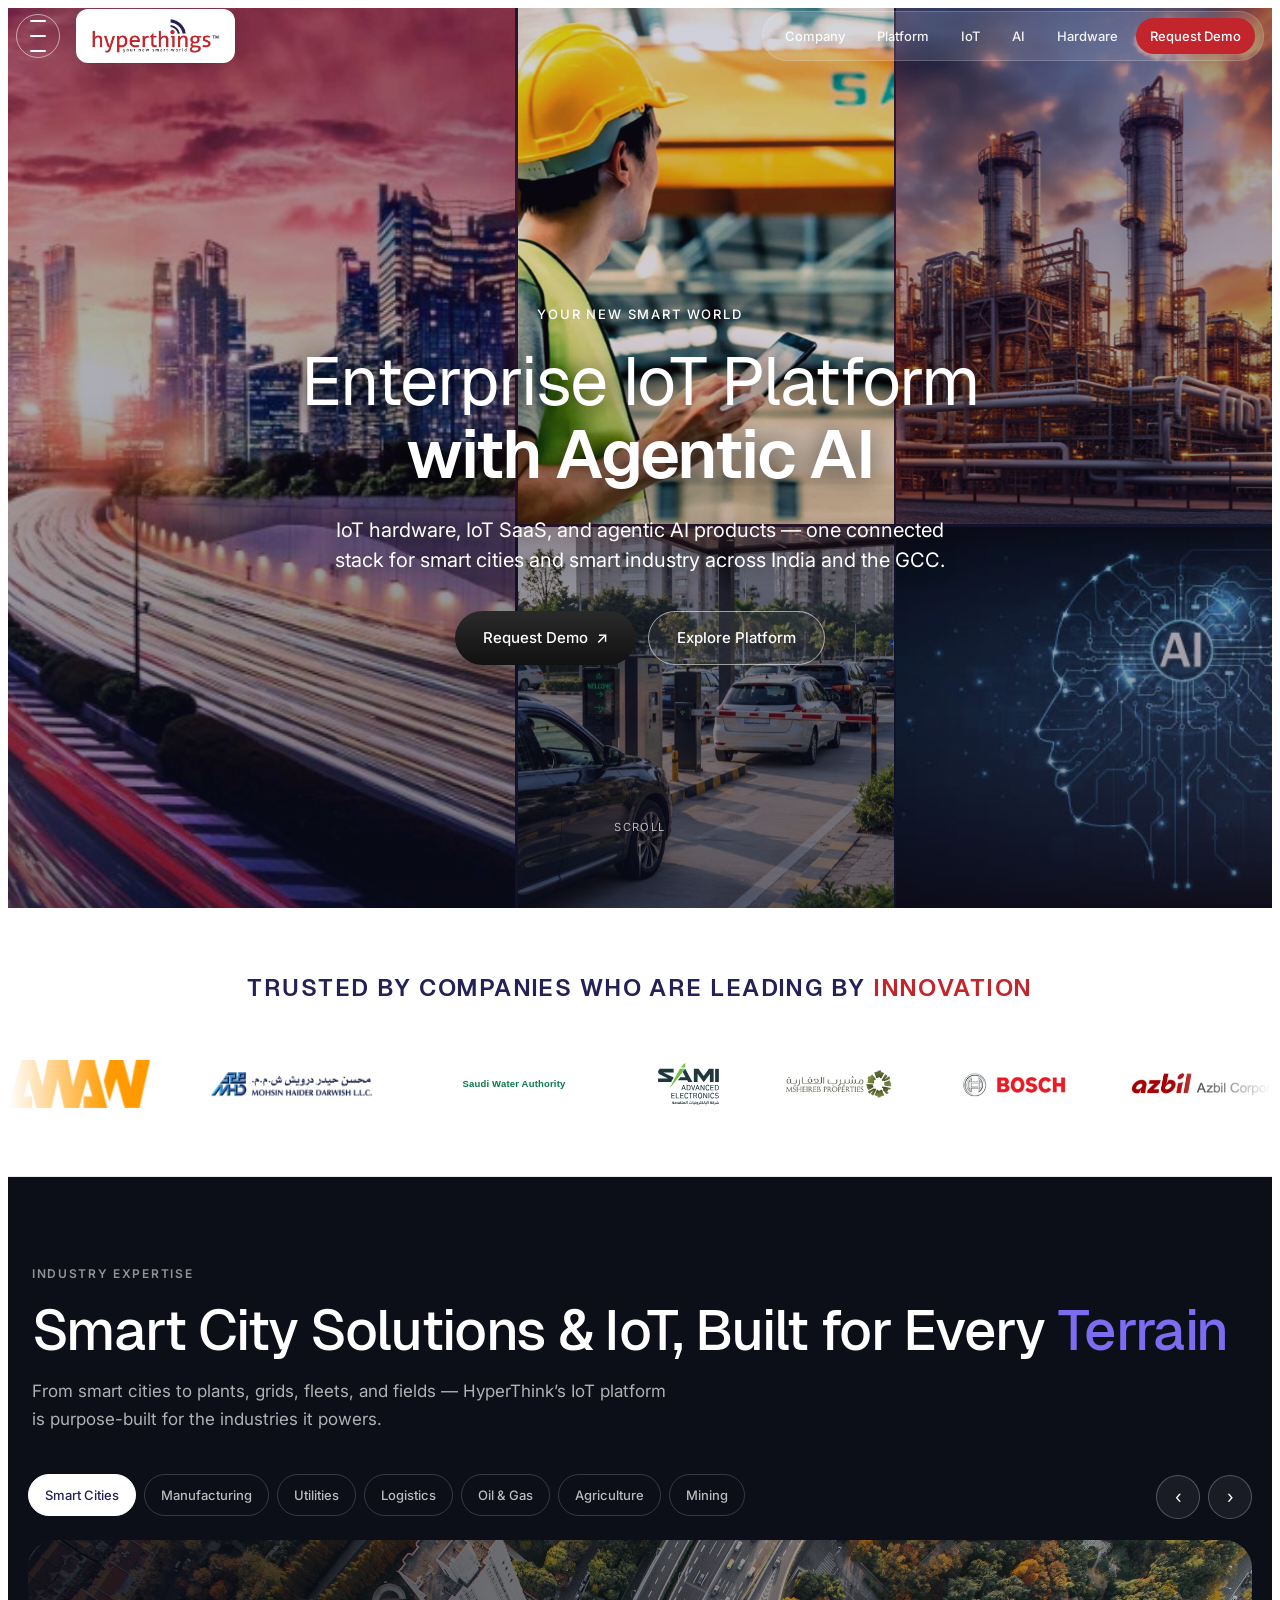
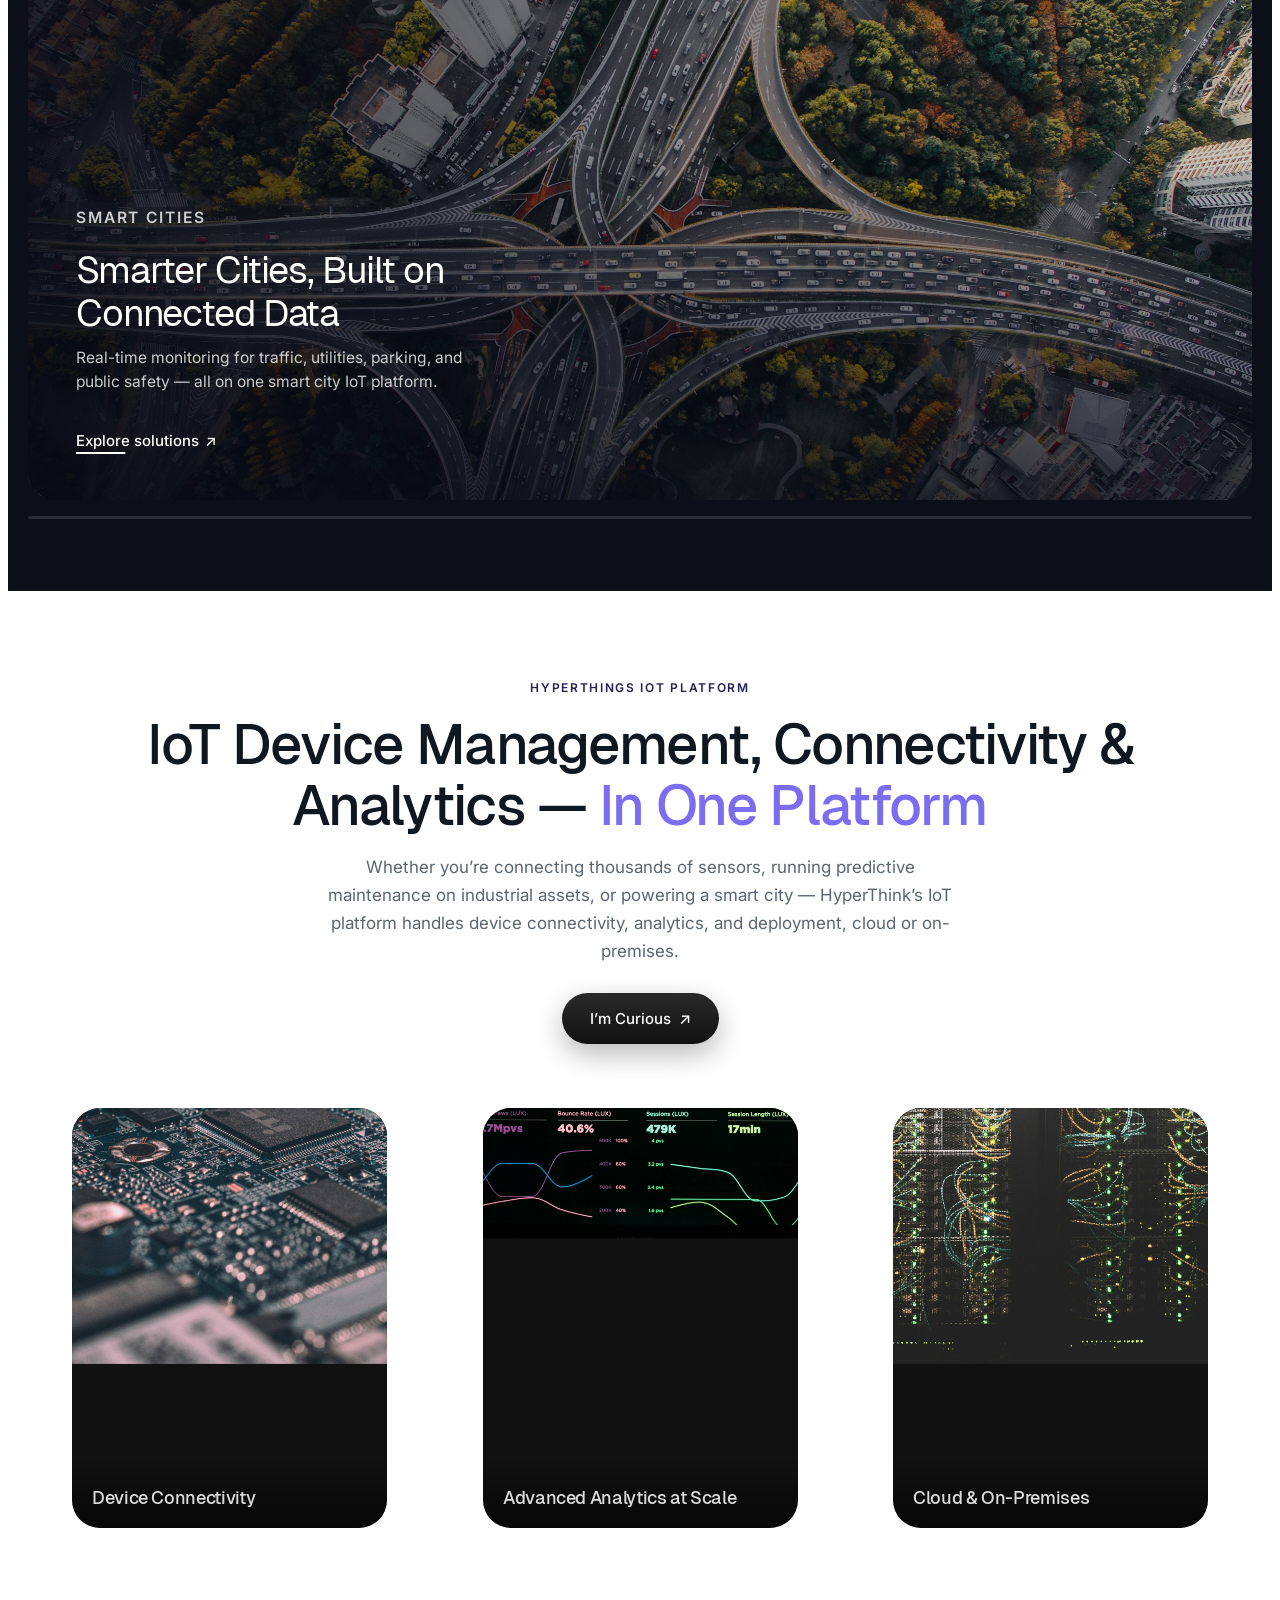
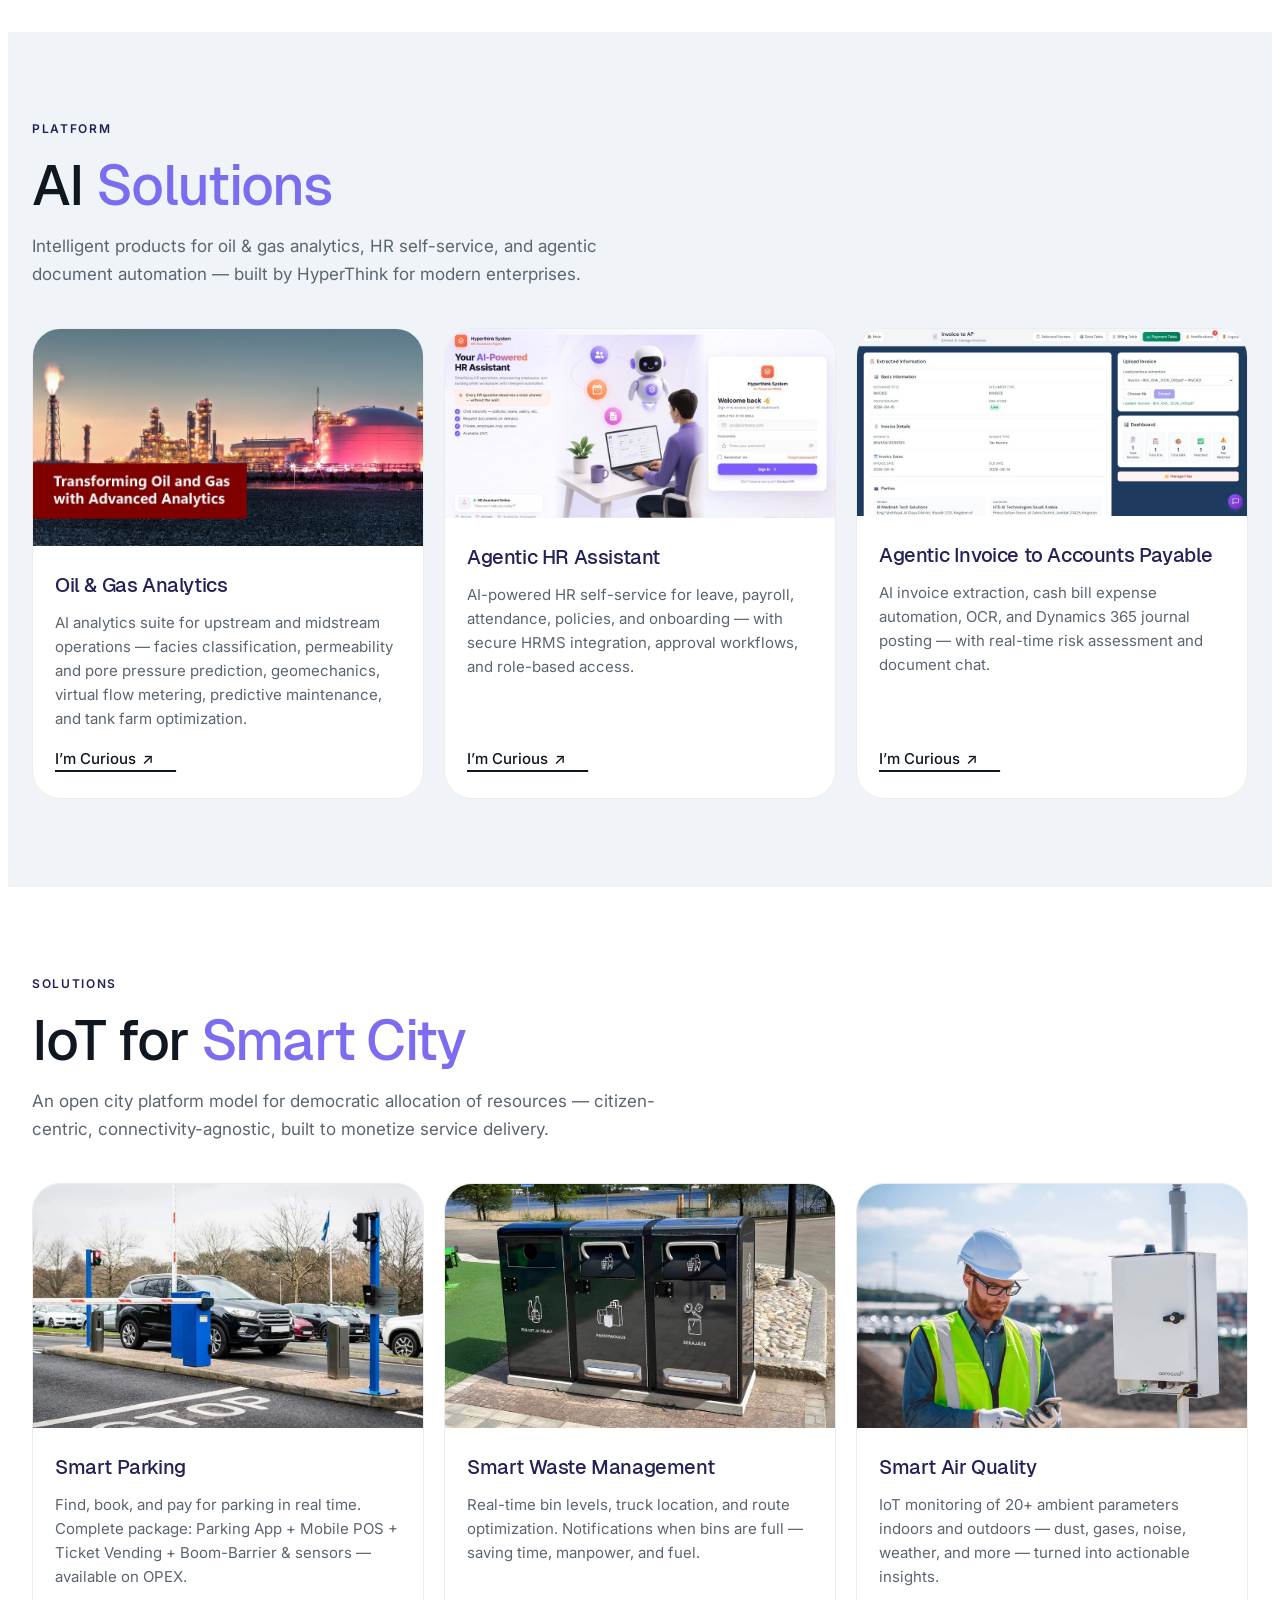
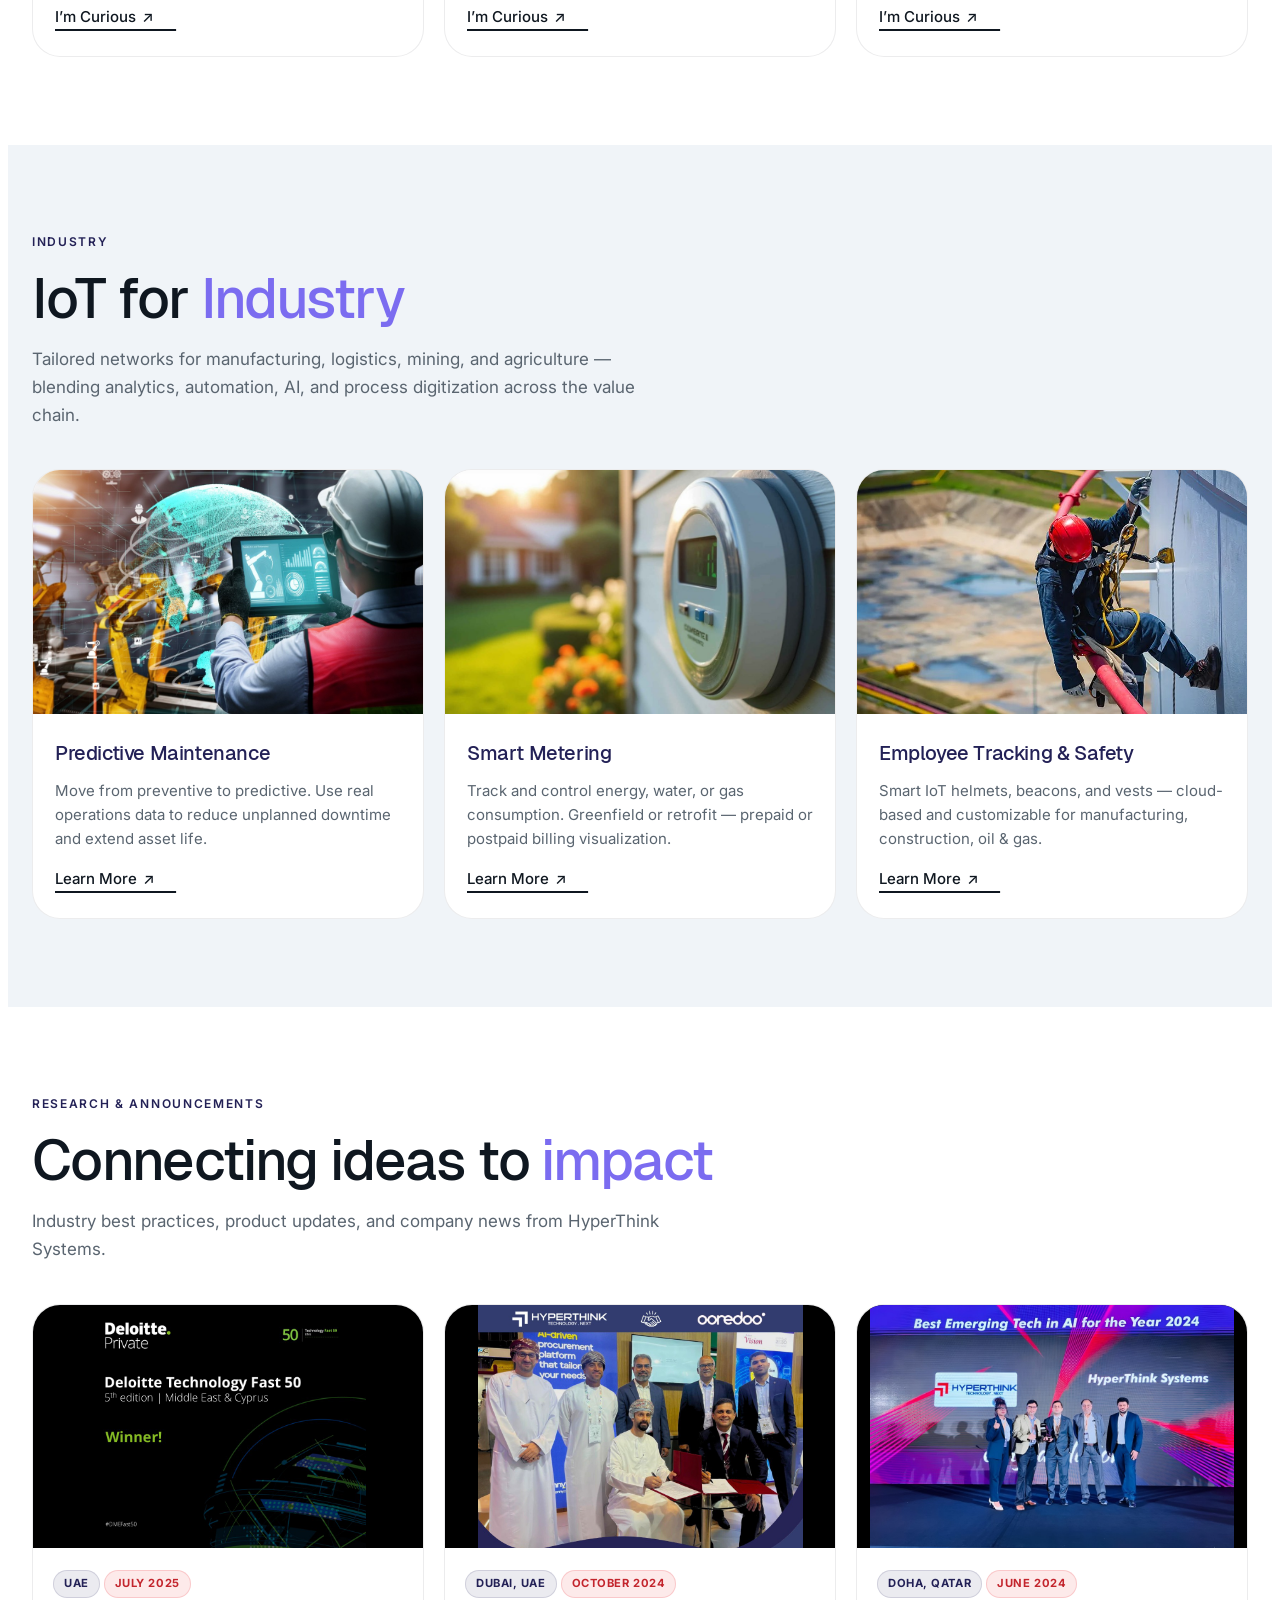
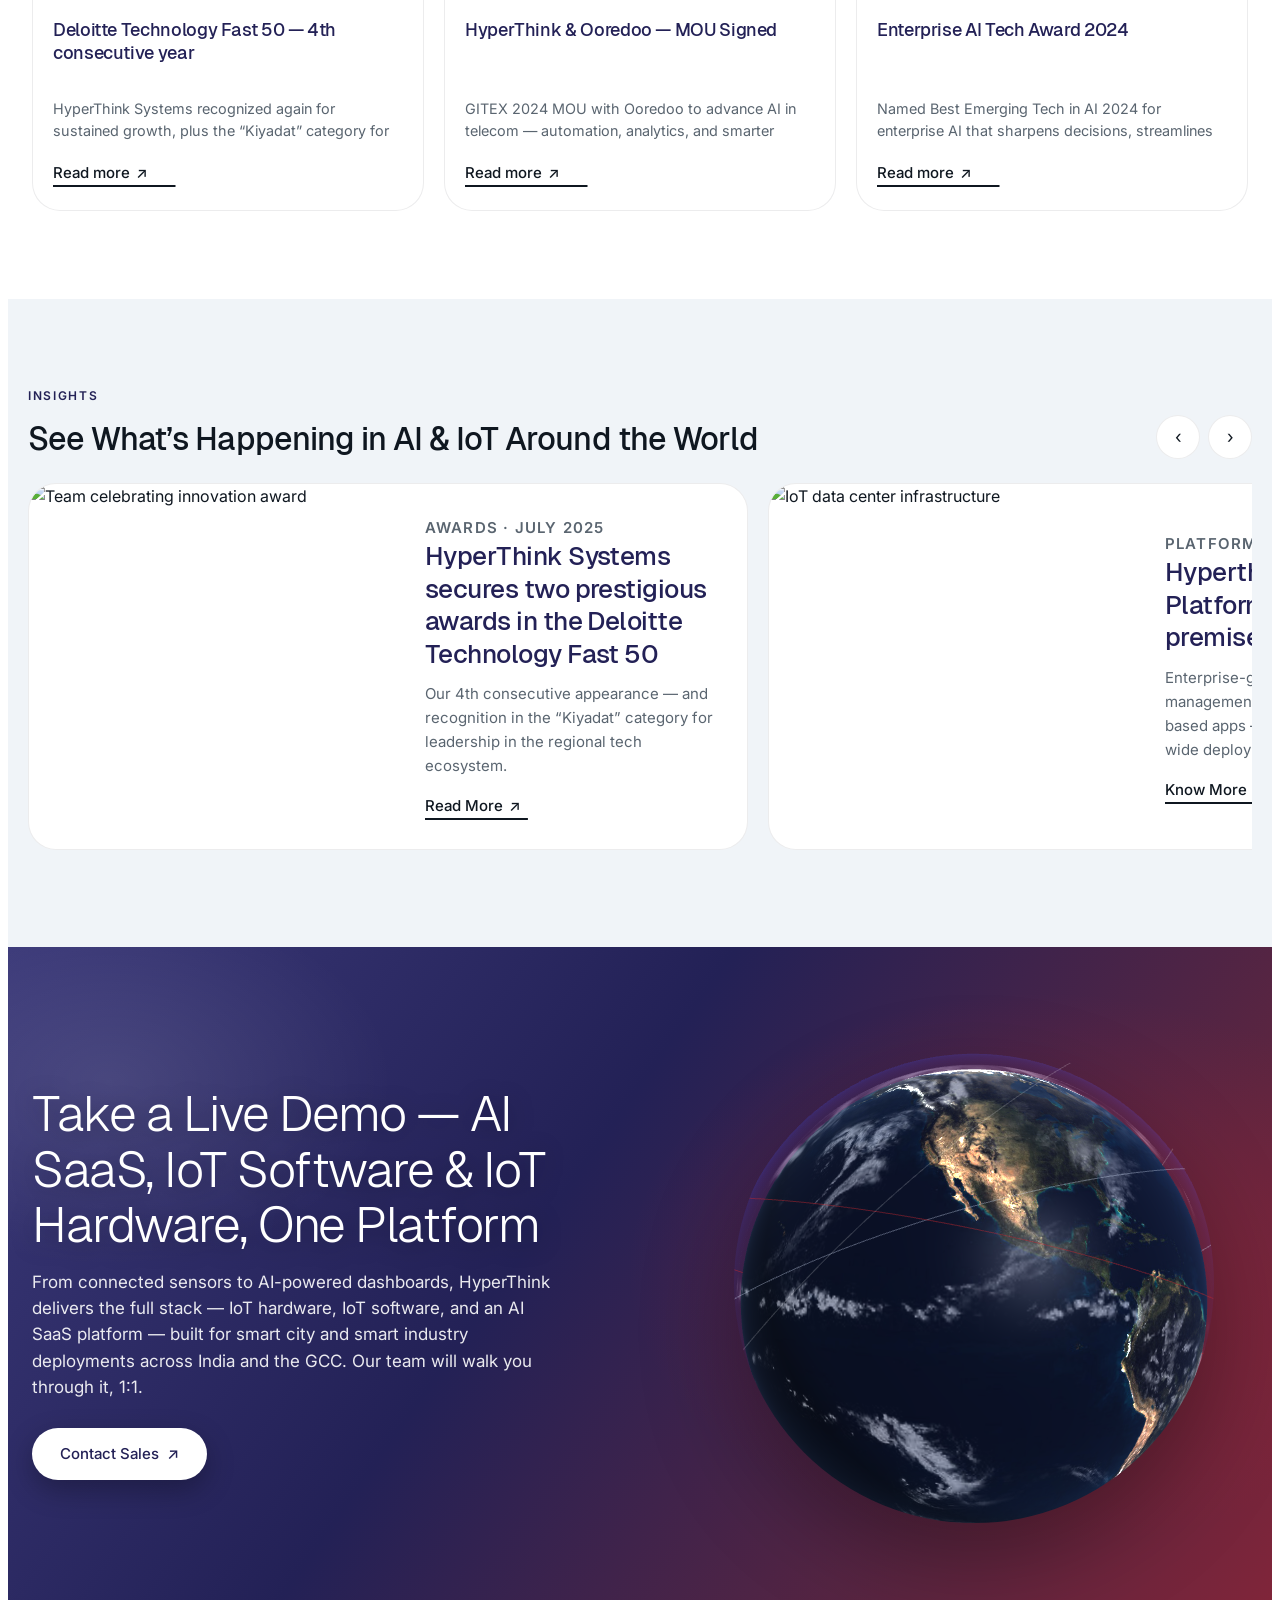
==== commit 73d98fa0: "Ship mega menu, Insights placement, and fullscreen nav. Replace Solutions with IoT/AI sidebar panels" ====
--- a/index.html
+++ b/index.html
@@ -5,7 +5,7 @@
   <meta name="viewport" content="width=device-width, initial-scale=1.0" />
   <title>Hyperthings — Building a Connected World with IoT</title>
   <meta name="description" content="Next-generation enterprise IoT platform. Connect, manage, and analyze devices at scale — cloud or on-premises." />
-  <link rel="stylesheet" href="assets/css/ht-home.css?v=27" />
+  <link rel="stylesheet" href="assets/css/ht-home.css?v=31" />
 </head>
 <body>
 <div class="ht-home">
@@ -20,32 +20,19 @@
         <img src="assets/images/hyperthings-logo-header.png" alt="Hyperthings — your new smart world" width="200" height="62" decoding="async" />
       </a>
       <nav class="ht-pill-nav" aria-label="Primary">
-        <a href="https://hyperthings.ai/company/">Company</a>
-        <a href="https://hyperthings.ai/platform/">Platform</a>
-        <a href="https://hyperthings.ai/solutions/">Solutions</a>
-        <a href="https://hyperthings.ai/services/">Services</a>
+        <a href="https://hyperthings.ai/company/" data-ht-open-menu="company">Company</a>
+        <a href="https://hyperthings.ai/platform/" data-ht-open-menu="platform">Platform</a>
+        <a href="https://hyperthings.ai/industries/" data-ht-open-menu="iot">IoT</a>
+        <a href="https://hyperthings.ai/knower-ai-platform/" data-ht-open-menu="ai">AI</a>
+        <a href="https://hyperthings.ai/products/" data-ht-open-menu="hardware">Hardware</a>
         <a class="ht-pill-cta" href="https://hyperthings.ai/#demo">Request Demo</a>
       </nav>
     </div>
   </header>
 
-  <!-- Overlay menu -->
+  <!-- Mega menu overlay -->
   <div class="ht-overlay" aria-hidden="true" role="dialog" aria-label="Main menu">
-    <div class="ht-overlay__top">
-      <a class="ht-logo" href="https://hyperthings.ai/" aria-label="Hyperthings home">
-        <img src="assets/images/hyperthings-logo-header.png" alt="Hyperthings — your new smart world" width="200" height="62" decoding="async" />
-      </a>
-      <button class="ht-overlay__close" type="button" aria-label="Close menu">×</button>
-    </div>
-    <nav class="ht-overlay__nav">
-      <a href="https://hyperthings.ai/">Home</a>
-      <a href="https://hyperthings.ai/company/">Company</a>
-      <a href="https://hyperthings.ai/platform/">Platform</a>
-      <a href="https://hyperthings.ai/solutions/">Solutions</a>
-      <a href="https://hyperthings.ai/services/">Services</a>
-      <a href="https://hyperthings.ai/hardware/">Hardware</a>
-      <a href="https://hyperthings.ai/#demo">Request Demo</a>
-    </nav>
+    <div class="ht-overlay__layout" data-ht-menu-root></div>
   </div>
 
   <!-- Hero -->
@@ -149,68 +136,6 @@
     </div>
   </section>
 
-  <!-- Top stories -->
-  <section class="ht-section ht-section--soft ht-stories">
-    <div class="ht-wrap-wide">
-      <div class="ht-stories__head ht-reveal">
-        <div>
-          <p class="ht-label">Insights</p>
-          <h2 class="ht-heading" style="margin:0;font-size:clamp(1.5rem,3vw,2rem)">See What’s Happening in AI &amp; IoT Around the World</h2>
-        </div>
-        <div class="ht-stories__nav">
-          <button class="ht-nav-btn" type="button" data-ht-prev aria-label="Previous">‹</button>
-          <button class="ht-nav-btn" type="button" data-ht-next aria-label="Next">›</button>
-        </div>
-      </div>
-      <div class="ht-carousel" data-ht-carousel>
-        <article class="ht-story-card ht-reveal">
-          <div class="ht-story-card__media">
-            <img src="https://images.unsplash.com/photo-1556761175-5973dc0f32e7?auto=format&fit=crop&w=900&q=80" alt="Team celebrating innovation award" />
-          </div>
-          <div class="ht-story-card__body">
-            <p class="ht-story-card__tag">Awards · July 2025</p>
-            <h3>HyperThink Systems secures two prestigious awards in the Deloitte Technology Fast 50</h3>
-            <p>Our 4th consecutive appearance — and recognition in the “Kiyadat” category for leadership in the regional tech ecosystem.</p>
-            <a class="ht-link" href="https://hyperthings.ai/">Read More <span aria-hidden="true">↗</span></a>
-          </div>
-        </article>
-        <article class="ht-story-card ht-reveal ht-reveal-delay-1">
-          <div class="ht-story-card__media">
-            <img src="https://images.unsplash.com/photo-1558494949-ef010cbdcc31?auto=format&fit=crop&w=900&q=80" alt="IoT data center infrastructure" />
-          </div>
-          <div class="ht-story-card__body">
-            <p class="ht-story-card__tag">Platform</p>
-            <h3>Hyperthings IoT Platform — cloud &amp; on-premises ready</h3>
-            <p>Enterprise-grade connectivity, device management, analytics, and container-based apps — scalable from pilot to city-wide deployment.</p>
-            <a class="ht-link" href="https://hyperthings.ai/platform/">Know More <span aria-hidden="true">↗</span></a>
-          </div>
-        </article>
-        <article class="ht-story-card ht-reveal ht-reveal-delay-2">
-          <div class="ht-story-card__media">
-            <img src="https://images.unsplash.com/photo-1486406146926-c627a92ad1ab?auto=format&fit=crop&w=900&q=80" alt="Smart city skyline" />
-          </div>
-          <div class="ht-story-card__body">
-            <p class="ht-story-card__tag">Smart City</p>
-            <h3>Open city platforms that put citizens first</h3>
-            <p>Device-agnostic connectivity for parking, waste, air quality, and more — monetize services while improving urban experience.</p>
-            <a class="ht-link" href="https://hyperthings.ai/solutions/">Know More <span aria-hidden="true">↗</span></a>
-          </div>
-        </article>
-        <article class="ht-story-card">
-          <div class="ht-story-card__media">
-            <img src="https://images.unsplash.com/photo-1581091226825-a6a2a5aee158?auto=format&fit=crop&w=900&q=80" alt="Industrial IoT manufacturing" />
-          </div>
-          <div class="ht-story-card__body">
-            <p class="ht-story-card__tag">Industry</p>
-            <h3>From SCADA to predictive maintenance</h3>
-            <p>Plug-and-play industrial connectivity that turns machine data into actionable insights across manufacturing, logistics, and energy.</p>
-            <a class="ht-link" href="https://hyperthings.ai/solutions/">Know More <span aria-hidden="true">↗</span></a>
-          </div>
-        </article>
-      </div>
-    </div>
-  </section>
-
   <!-- Industry expertise — video carousel (Elementor: swap source URLs in Media Library) -->
   <section class="ht-section ht-industries-video" id="industries" aria-label="Industry expertise">
     <div class="ht-wrap">
@@ -561,6 +486,68 @@
     </div>
   </section>
 
+  <!-- Insights -->
+  <section class="ht-section ht-section--soft ht-stories">
+    <div class="ht-wrap-wide">
+      <div class="ht-stories__head ht-reveal">
+        <div>
+          <p class="ht-label">Insights</p>
+          <h2 class="ht-heading" style="margin:0;font-size:clamp(1.5rem,3vw,2rem)">See What’s Happening in AI &amp; IoT Around the World</h2>
+        </div>
+        <div class="ht-stories__nav">
+          <button class="ht-nav-btn" type="button" data-ht-prev aria-label="Previous">‹</button>
+          <button class="ht-nav-btn" type="button" data-ht-next aria-label="Next">›</button>
+        </div>
+      </div>
+      <div class="ht-carousel" data-ht-carousel>
+        <article class="ht-story-card ht-reveal">
+          <div class="ht-story-card__media">
+            <img src="https://images.unsplash.com/photo-1556761175-5973dc0f32e7?auto=format&fit=crop&w=900&q=80" alt="Team celebrating innovation award" />
+          </div>
+          <div class="ht-story-card__body">
+            <p class="ht-story-card__tag">Awards · July 2025</p>
+            <h3>HyperThink Systems secures two prestigious awards in the Deloitte Technology Fast 50</h3>
+            <p>Our 4th consecutive appearance — and recognition in the “Kiyadat” category for leadership in the regional tech ecosystem.</p>
+            <a class="ht-link" href="https://hyperthings.ai/">Read More <span aria-hidden="true">↗</span></a>
+          </div>
+        </article>
+        <article class="ht-story-card ht-reveal ht-reveal-delay-1">
+          <div class="ht-story-card__media">
+            <img src="https://images.unsplash.com/photo-1558494949-ef010cbdcc31?auto=format&fit=crop&w=900&q=80" alt="IoT data center infrastructure" />
+          </div>
+          <div class="ht-story-card__body">
+            <p class="ht-story-card__tag">Platform</p>
+            <h3>Hyperthings IoT Platform — cloud &amp; on-premises ready</h3>
+            <p>Enterprise-grade connectivity, device management, analytics, and container-based apps — scalable from pilot to city-wide deployment.</p>
+            <a class="ht-link" href="https://hyperthings.ai/platform/">Know More <span aria-hidden="true">↗</span></a>
+          </div>
+        </article>
+        <article class="ht-story-card ht-reveal ht-reveal-delay-2">
+          <div class="ht-story-card__media">
+            <img src="https://images.unsplash.com/photo-1486406146926-c627a92ad1ab?auto=format&fit=crop&w=900&q=80" alt="Smart city skyline" />
+          </div>
+          <div class="ht-story-card__body">
+            <p class="ht-story-card__tag">Smart City</p>
+            <h3>Open city platforms that put citizens first</h3>
+            <p>Device-agnostic connectivity for parking, waste, air quality, and more — monetize services while improving urban experience.</p>
+            <a class="ht-link" href="https://hyperthings.ai/solutions/">Know More <span aria-hidden="true">↗</span></a>
+          </div>
+        </article>
+        <article class="ht-story-card">
+          <div class="ht-story-card__media">
+            <img src="https://images.unsplash.com/photo-1581091226825-a6a2a5aee158?auto=format&fit=crop&w=900&q=80" alt="Industrial IoT manufacturing" />
+          </div>
+          <div class="ht-story-card__body">
+            <p class="ht-story-card__tag">Industry</p>
+            <h3>From SCADA to predictive maintenance</h3>
+            <p>Plug-and-play industrial connectivity that turns machine data into actionable insights across manufacturing, logistics, and energy.</p>
+            <a class="ht-link" href="https://hyperthings.ai/solutions/">Know More <span aria-hidden="true">↗</span></a>
+          </div>
+        </article>
+      </div>
+    </div>
+  </section>
+
   <!-- CTA -->
   <section class="ht-cta" id="demo">
     <div class="ht-cta__bg" aria-hidden="true"></div>
@@ -583,8 +570,9 @@
   </section>
 
 </div>
+<script src="assets/js/ht-menu-data.js?v=30"></script>
 <script src="assets/js/vendor/three.min.js"></script>
-<script src="assets/js/ht-globe.js?v=26"></script>
-<script src="assets/js/ht-home.js?v=26"></script>
+<script src="assets/js/ht-globe.js?v=30"></script>
+<script src="assets/js/ht-home.js?v=30"></script>
 </body>
 </html>
--- a/assets/css/ht-home.css
+++ b/assets/css/ht-home.css
@@ -449,20 +449,16 @@
   background: var(--ht-red-dark);
 }
 
-/* ---------- Fullscreen menu ---------- */
+/* ---------- Fullscreen mega menu (Infosys-style) ---------- */
 .ht-home .ht-overlay {
   position: fixed;
   inset: 0;
   z-index: 1100;
-  background: var(--ht-navy);
-  color: #fff;
-  padding: 28px 32px 48px;
-  display: flex;
-  flex-direction: column;
+  background: #fff;
   opacity: 0;
   visibility: hidden;
   pointer-events: none;
-  transition: opacity 0.4s var(--ht-ease), visibility 0.4s;
+  transition: opacity 0.35s var(--ht-ease), visibility 0.35s;
 }
 
 .ht-home .ht-overlay.is-open {
@@ -471,55 +467,312 @@
   pointer-events: auto;
 }
 
-.ht-home .ht-overlay__top {
+.ht-home .ht-overlay__layout,
+.ht-home .ht-mega__layout {
+  display: grid;
+  grid-template-columns: minmax(240px, 300px) minmax(0, 1fr);
+  width: 100%;
+  height: 100%;
+  height: 100dvh;
+  margin: 0;
+  border-radius: 0;
+  overflow: hidden;
+  box-shadow: none;
+  transform: none;
+}
+
+.ht-home .ht-overlay.is-open .ht-overlay__layout {
+  transform: none;
+}
+
+.ht-home .ht-mega__sidebar {
   display: flex;
-  align-items: center;
-  justify-content: space-between;
-  margin-bottom: 48px;
-}
-
-.ht-home .ht-overlay__close {
+  flex-direction: column;
+  background: linear-gradient(180deg, #eef3f8 0%, #e6edf5 100%);
+  border-right: 1px solid rgba(15, 23, 32, 0.08);
+  padding: 24px 18px 28px;
+  min-height: 0;
+  overflow: auto;
+}
+
+.ht-home .ht-mega__close {
   width: 44px;
   height: 44px;
   border-radius: 50%;
-  border: 1.5px solid rgba(255, 255, 255, 0.35);
-  font-size: 1.4rem;
+  border: 1.5px solid rgba(15, 23, 32, 0.14);
+  font-size: 1.35rem;
   line-height: 1;
-}
-
-.ht-home .ht-overlay__nav {
+  color: var(--ht-navy);
+  margin-bottom: 28px;
+  flex-shrink: 0;
+  background: #fff;
+}
+
+.ht-home .ht-mega__tabs {
   display: grid;
   gap: 8px;
-  max-width: 560px;
-}
-
-.ht-home .ht-overlay__nav a {
+  flex: 1;
+  align-content: start;
+}
+
+.ht-home .ht-mega__tab {
+  text-align: left;
   font-family: var(--ht-font-display);
-  font-size: clamp(1.75rem, 5vw, 3rem);
+  font-size: 1.05rem;
+  font-weight: 500;
+  letter-spacing: -0.02em;
+  color: var(--ht-navy);
+  padding: 14px 16px;
+  border-radius: 14px;
+  border: 1.5px solid transparent;
+  transition: background 0.2s, border-color 0.2s, color 0.2s;
+}
+
+.ht-home .ht-mega__tab:hover {
+  background: rgba(255, 255, 255, 0.55);
+}
+
+.ht-home .ht-mega__tab.is-active {
+  background: #fff;
+  border-color: rgba(35, 33, 86, 0.22);
+  color: var(--ht-navy);
+  box-shadow: 0 4px 14px rgba(15, 23, 32, 0.06);
+}
+
+.ht-home .ht-mega__sidebar-foot {
+  margin-top: 20px;
+  padding-top: 16px;
+  border-top: 1px solid rgba(15, 23, 32, 0.08);
+}
+
+.ht-home .ht-mega__demo {
+  display: inline-flex;
+  align-items: center;
+  gap: 6px;
+  font-weight: 600;
+  color: var(--ht-red);
+}
+
+.ht-home .ht-mega__main {
+  background: #fff;
+  overflow: auto;
+  min-height: 0;
+  -webkit-overflow-scrolling: touch;
+}
+
+.ht-home .ht-mega__panel {
+  display: none;
+  min-height: 100%;
+  padding: clamp(28px, 4vw, 48px);
+}
+
+.ht-home .ht-mega__panel.is-active {
+  display: block;
+}
+
+.ht-home .ht-mega__panel-head {
+  display: flex;
+  align-items: baseline;
+  justify-content: space-between;
+  gap: 16px;
+  margin-bottom: 28px;
+}
+
+.ht-home .ht-mega__title {
+  font-family: var(--ht-font-display);
+  font-size: clamp(1.75rem, 3vw, 2.35rem);
   font-weight: 300;
   letter-spacing: -0.03em;
-  padding: 6px 0;
-  border-bottom: 1px solid rgba(255, 255, 255, 0.12);
-  transform: translateY(16px);
-  opacity: 0;
-  transition: transform 0.5s var(--ht-ease), opacity 0.5s var(--ht-ease), color 0.2s;
-}
-
-.ht-home .ht-overlay.is-open .ht-overlay__nav a {
-  transform: none;
-  opacity: 1;
-}
-
-.ht-home .ht-overlay.is-open .ht-overlay__nav a:nth-child(1) { transition-delay: 0.05s; }
-.ht-home .ht-overlay.is-open .ht-overlay__nav a:nth-child(2) { transition-delay: 0.1s; }
-.ht-home .ht-overlay.is-open .ht-overlay__nav a:nth-child(3) { transition-delay: 0.15s; }
-.ht-home .ht-overlay.is-open .ht-overlay__nav a:nth-child(4) { transition-delay: 0.2s; }
-.ht-home .ht-overlay.is-open .ht-overlay__nav a:nth-child(5) { transition-delay: 0.25s; }
-.ht-home .ht-overlay.is-open .ht-overlay__nav a:nth-child(6) { transition-delay: 0.3s; }
-.ht-home .ht-overlay.is-open .ht-overlay__nav a:nth-child(7) { transition-delay: 0.35s; }
-
-.ht-home .ht-overlay__nav a:hover {
+  color: var(--ht-navy);
+  margin: 0;
+}
+
+.ht-home .ht-mega__overview {
+  font-size: 0.9375rem;
+  font-weight: 600;
   color: var(--ht-red);
+  white-space: nowrap;
+}
+
+.ht-home .ht-mega__links {
+  display: grid;
+  grid-template-columns: repeat(2, minmax(0, 1fr));
+  gap: 10px 32px;
+  max-width: 720px;
+}
+
+.ht-home .ht-mega__link {
+  font-size: 1rem;
+  font-weight: 500;
+  color: var(--ht-navy);
+  padding: 12px 0;
+  border-bottom: 1px solid rgba(15, 23, 32, 0.06);
+}
+
+.ht-home .ht-mega__link:hover {
+  color: var(--ht-red);
+}
+
+.ht-home .ht-mega__subtabs {
+  display: inline-flex;
+  gap: 8px;
+  padding: 4px;
+  margin-bottom: 24px;
+  background: #eef3f8;
+  border-radius: 999px;
+}
+
+.ht-home .ht-mega__subtab {
+  padding: 10px 22px;
+  border-radius: 999px;
+  font-size: 0.9375rem;
+  font-weight: 600;
+  color: rgba(35, 33, 86, 0.72);
+  transition: background 0.2s, color 0.2s, box-shadow 0.2s;
+}
+
+.ht-home .ht-mega__subtab.is-active {
+  background: #fff;
+  color: var(--ht-navy);
+  box-shadow: 0 2px 10px rgba(15, 23, 32, 0.08);
+}
+
+.ht-home .ht-mega__solution-panel {
+  display: none;
+}
+
+.ht-home .ht-mega__solution-panel.is-active {
+  display: block;
+}
+
+.ht-home .ht-mega__groups {
+  display: grid;
+  grid-template-columns: repeat(2, minmax(0, 1fr));
+  gap: 18px;
+  max-width: 960px;
+}
+
+.ht-home .ht-mega__group {
+  background: linear-gradient(180deg, #f7faff 0%, #eef4fb 100%);
+  border: 1px solid rgba(35, 33, 86, 0.08);
+  border-radius: 16px;
+  padding: 18px 18px 14px;
+}
+
+.ht-home .ht-mega__group-title {
+  display: inline-block;
+  font-family: var(--ht-font-display);
+  font-size: 1.05rem;
+  font-weight: 600;
+  color: var(--ht-navy);
+  margin-bottom: 10px;
+}
+
+.ht-home .ht-mega__group-title:hover {
+  color: var(--ht-red);
+}
+
+.ht-home .ht-mega__group-list {
+  list-style: none;
+  margin: 0;
+  padding: 0;
+  display: grid;
+  gap: 6px;
+}
+
+.ht-home .ht-mega__group-list a {
+  font-size: 0.9rem;
+  line-height: 1.35;
+  color: rgba(35, 33, 86, 0.82);
+}
+
+.ht-home .ht-mega__group-list a:hover {
+  color: var(--ht-red);
+}
+
+@media (max-width: 900px) {
+  .ht-home .ht-overlay__layout,
+  .ht-home .ht-mega__layout {
+    grid-template-columns: 1fr;
+    grid-template-rows: auto minmax(0, 1fr);
+    width: 100%;
+    height: 100%;
+    height: 100dvh;
+    margin: 0;
+    border-radius: 0;
+  }
+
+  .ht-home .ht-mega__sidebar {
+    padding: 12px 14px 10px;
+    border-right: none;
+    border-bottom: 1px solid rgba(15, 23, 32, 0.08);
+    overflow: visible;
+  }
+
+  .ht-home .ht-mega__close {
+    margin-bottom: 10px;
+    width: 40px;
+    height: 40px;
+  }
+
+  .ht-home .ht-mega__tabs {
+    display: flex;
+    flex-wrap: nowrap;
+    gap: 6px;
+    overflow-x: auto;
+    -webkit-overflow-scrolling: touch;
+    padding-bottom: 4px;
+    scrollbar-width: none;
+  }
+
+  .ht-home .ht-mega__tabs::-webkit-scrollbar {
+    display: none;
+  }
+
+  .ht-home .ht-mega__tab {
+    flex: 0 0 auto;
+    font-size: 0.9rem;
+    padding: 10px 14px;
+    white-space: nowrap;
+  }
+
+  .ht-home .ht-mega__sidebar-foot {
+    display: none;
+  }
+
+  .ht-home .ht-mega__main {
+    overflow: auto;
+  }
+
+  .ht-home .ht-mega__groups,
+  .ht-home .ht-mega__links {
+    grid-template-columns: 1fr;
+    max-width: none;
+  }
+
+  .ht-home .ht-mega__panel {
+    padding: 20px 16px 32px;
+  }
+
+  .ht-home .ht-mega__panel-head {
+    margin-bottom: 18px;
+  }
+
+  .ht-home .ht-mega__title {
+    font-size: 1.5rem;
+  }
+}
+
+@media (max-width: 480px) {
+  .ht-home .ht-mega__tab {
+    font-size: 0.85rem;
+    padding: 9px 12px;
+  }
+
+  .ht-home .ht-mega__link {
+    font-size: 0.95rem;
+    padding: 14px 0;
+  }
 }
 
 /* ---------- Hero ---------- */
@@ -2370,10 +2623,6 @@
   .ht-home .ht-stories__head {
     align-items: center;
   }
-
-  .ht-home .ht-overlay {
-    padding: 20px 20px 40px;
-  }
 }
 
 @media (max-width: 480px) {
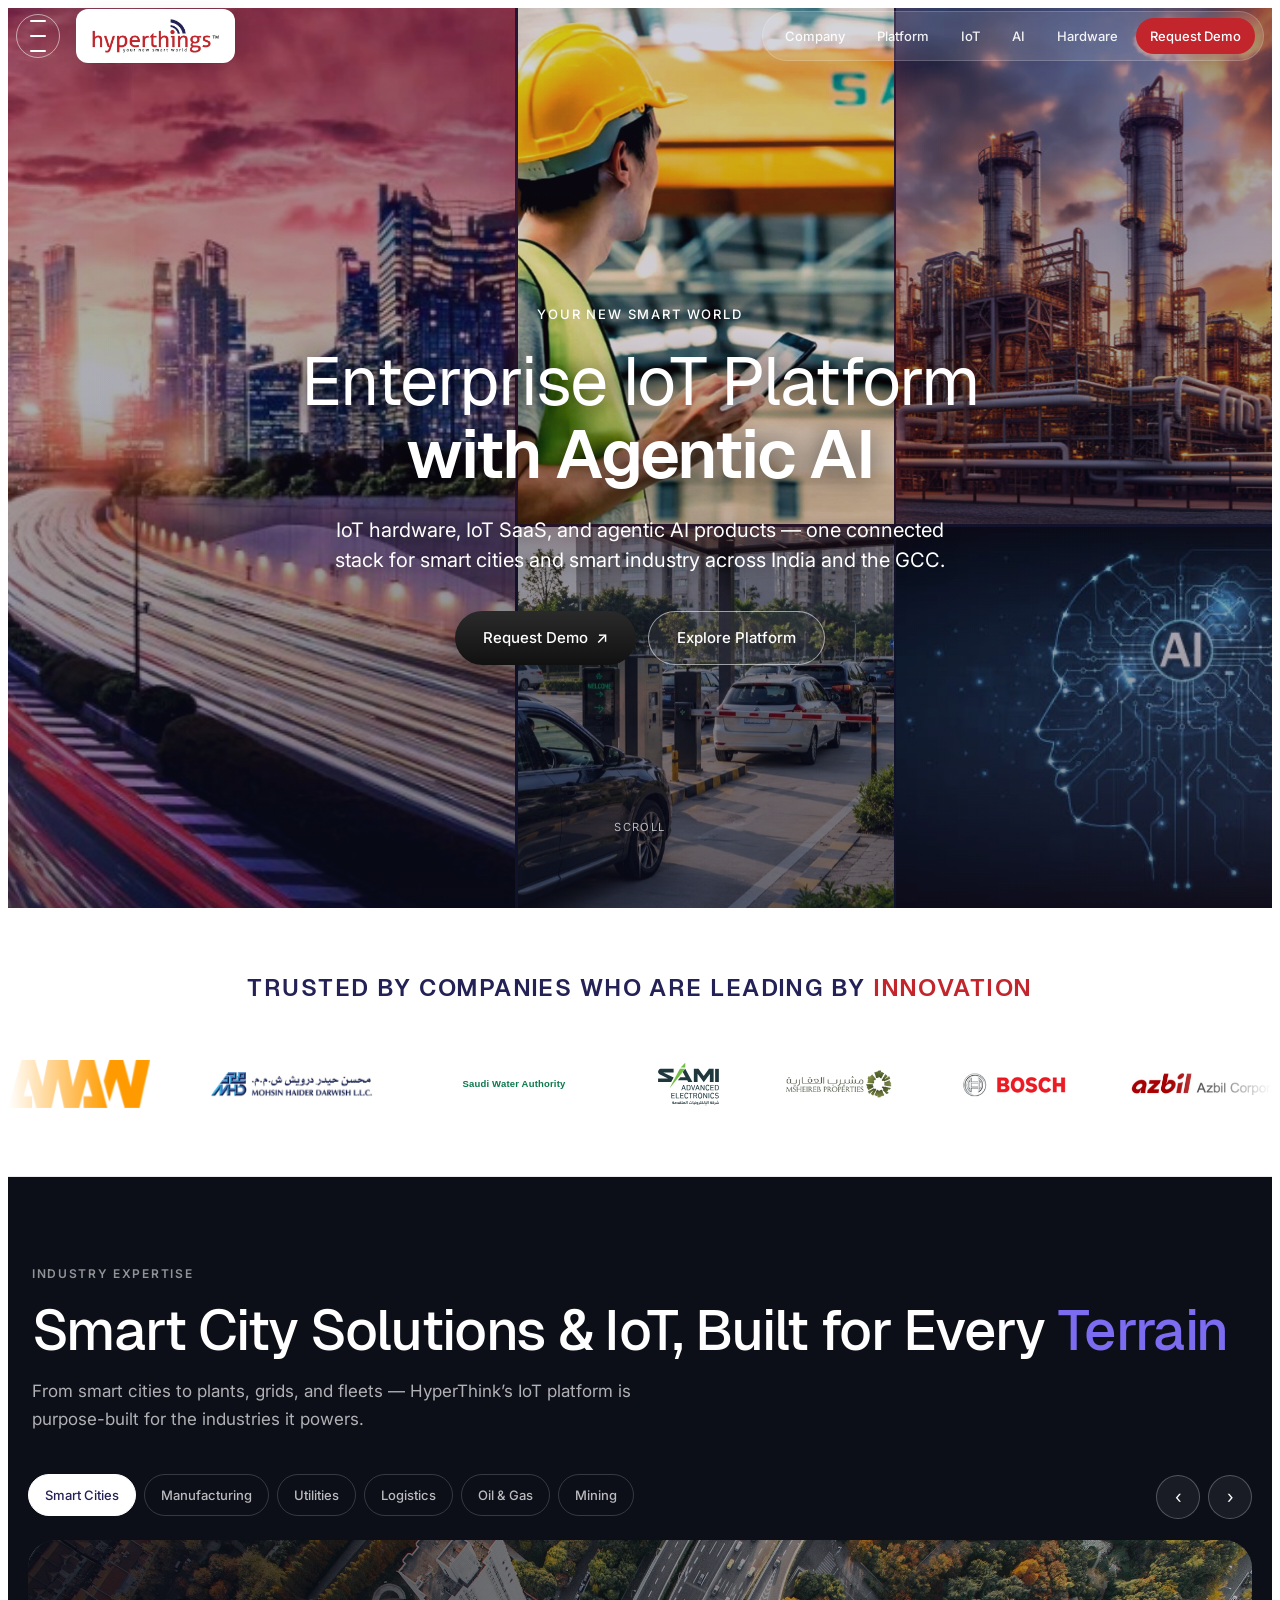
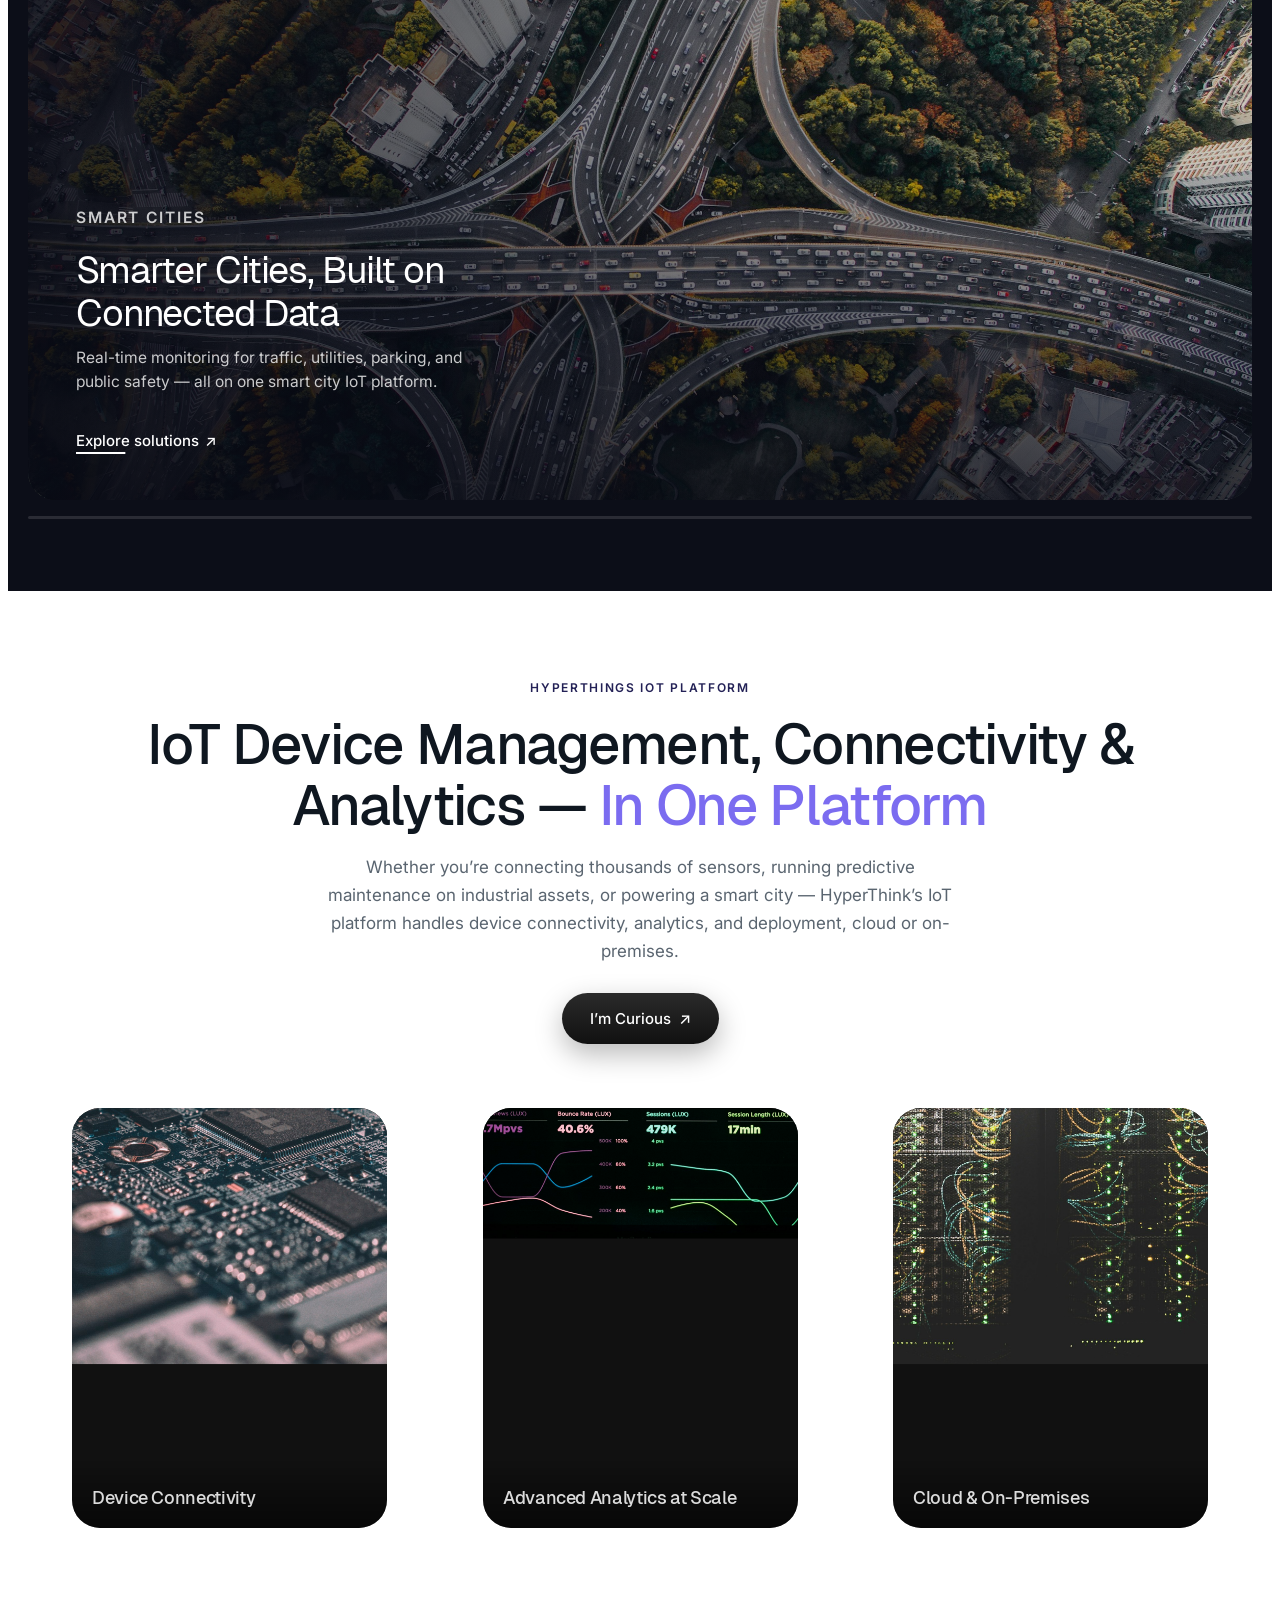
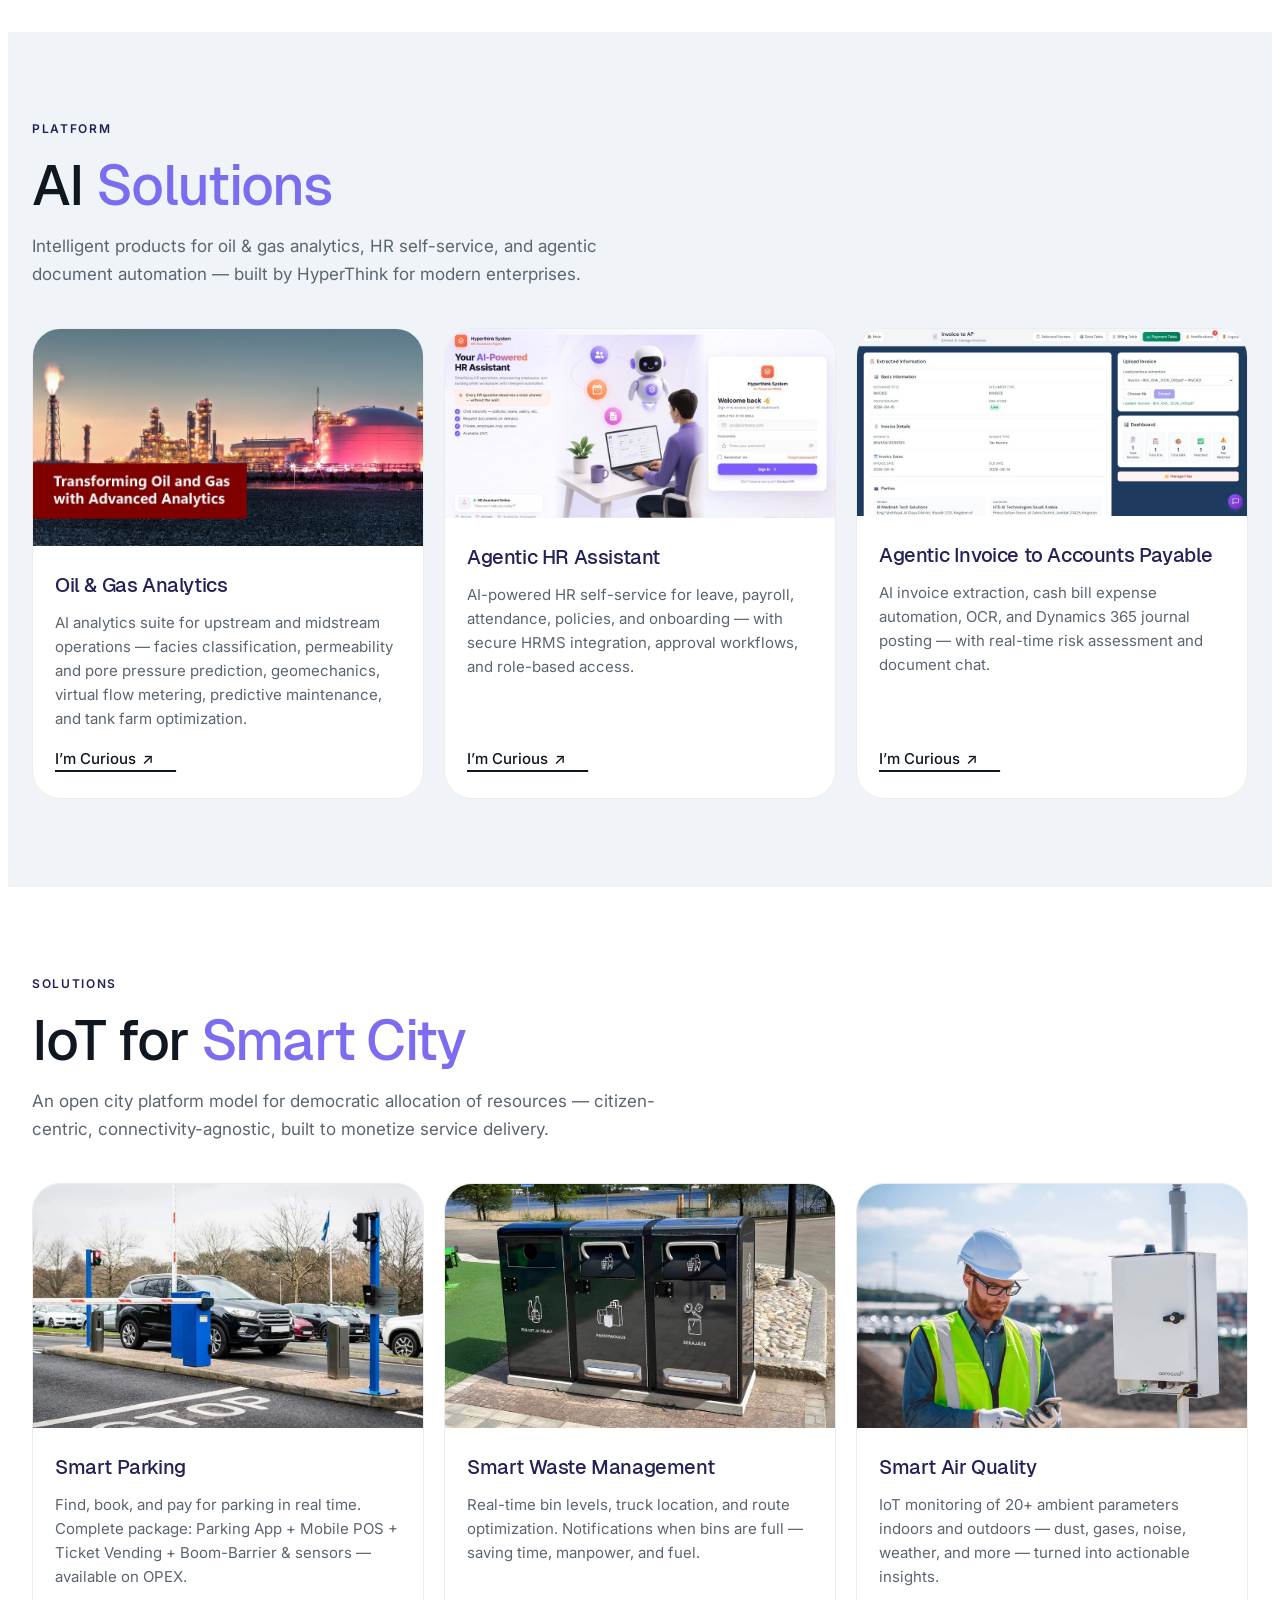
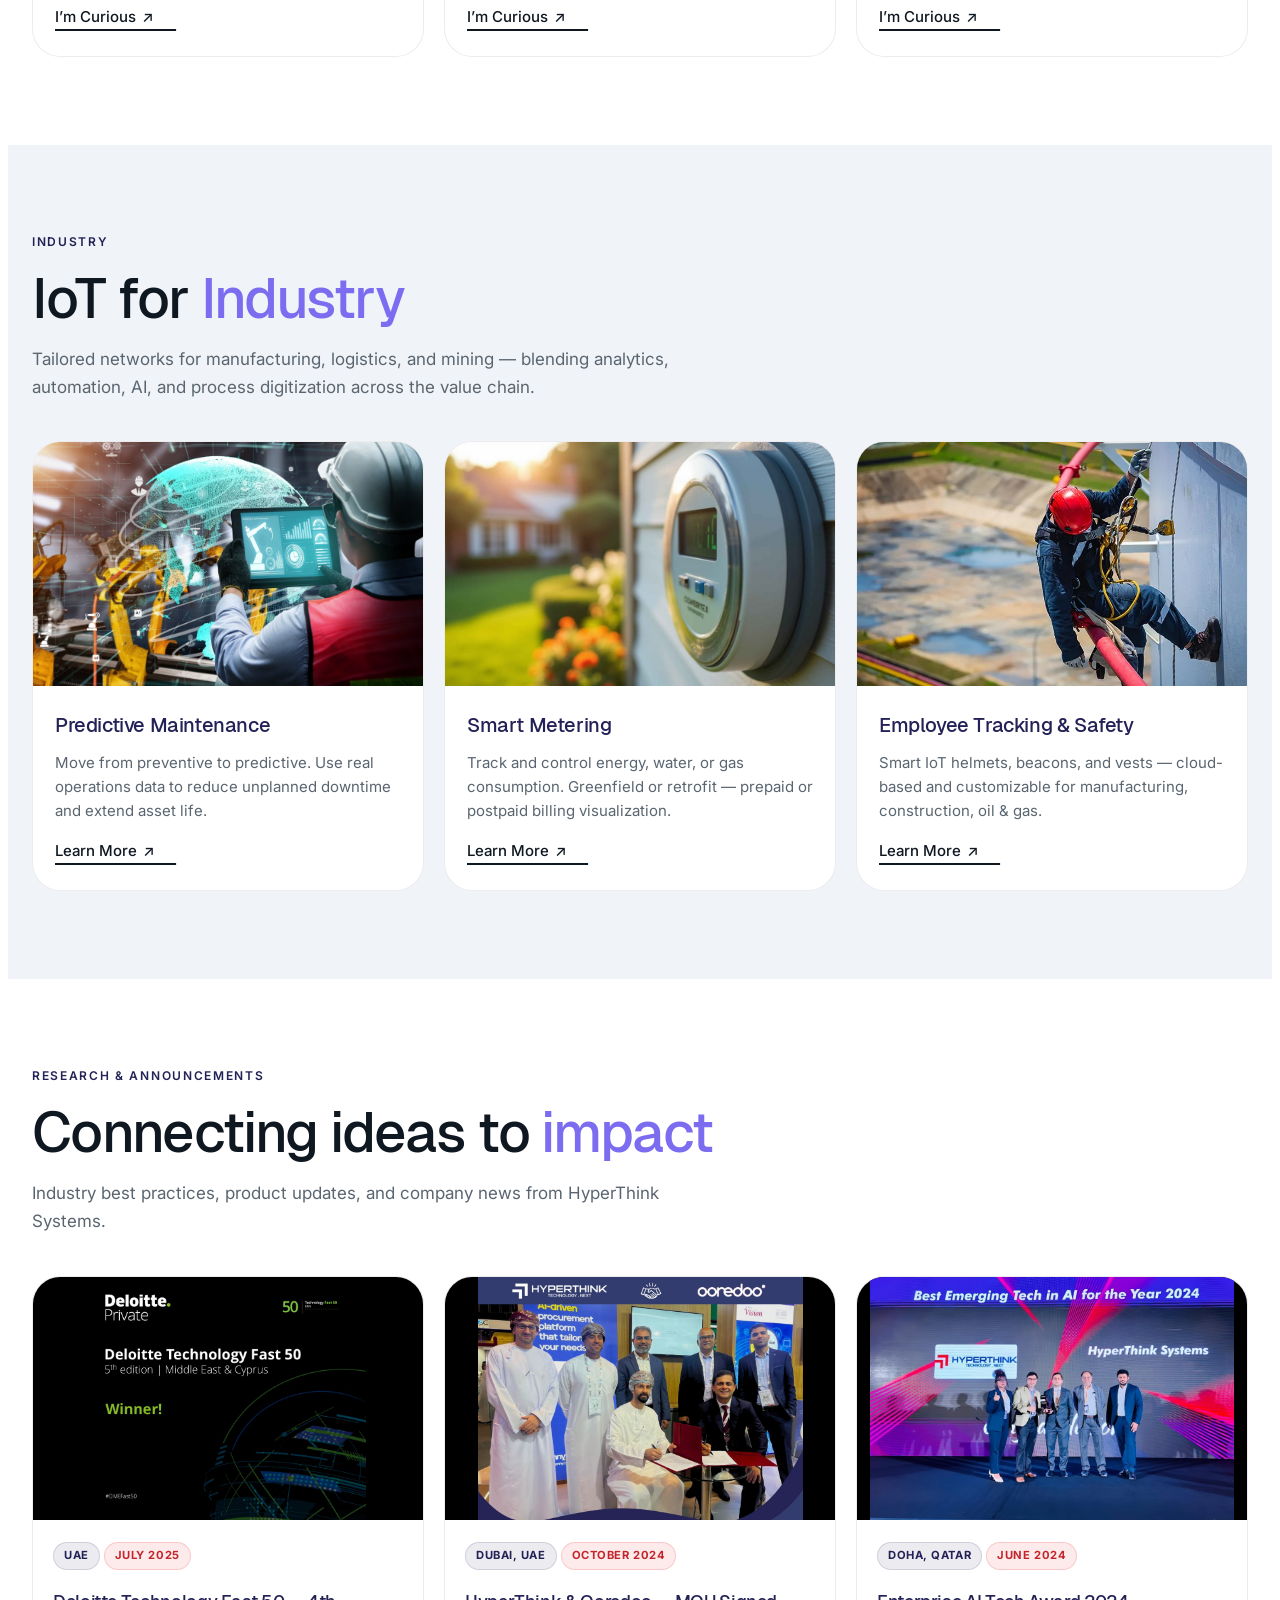
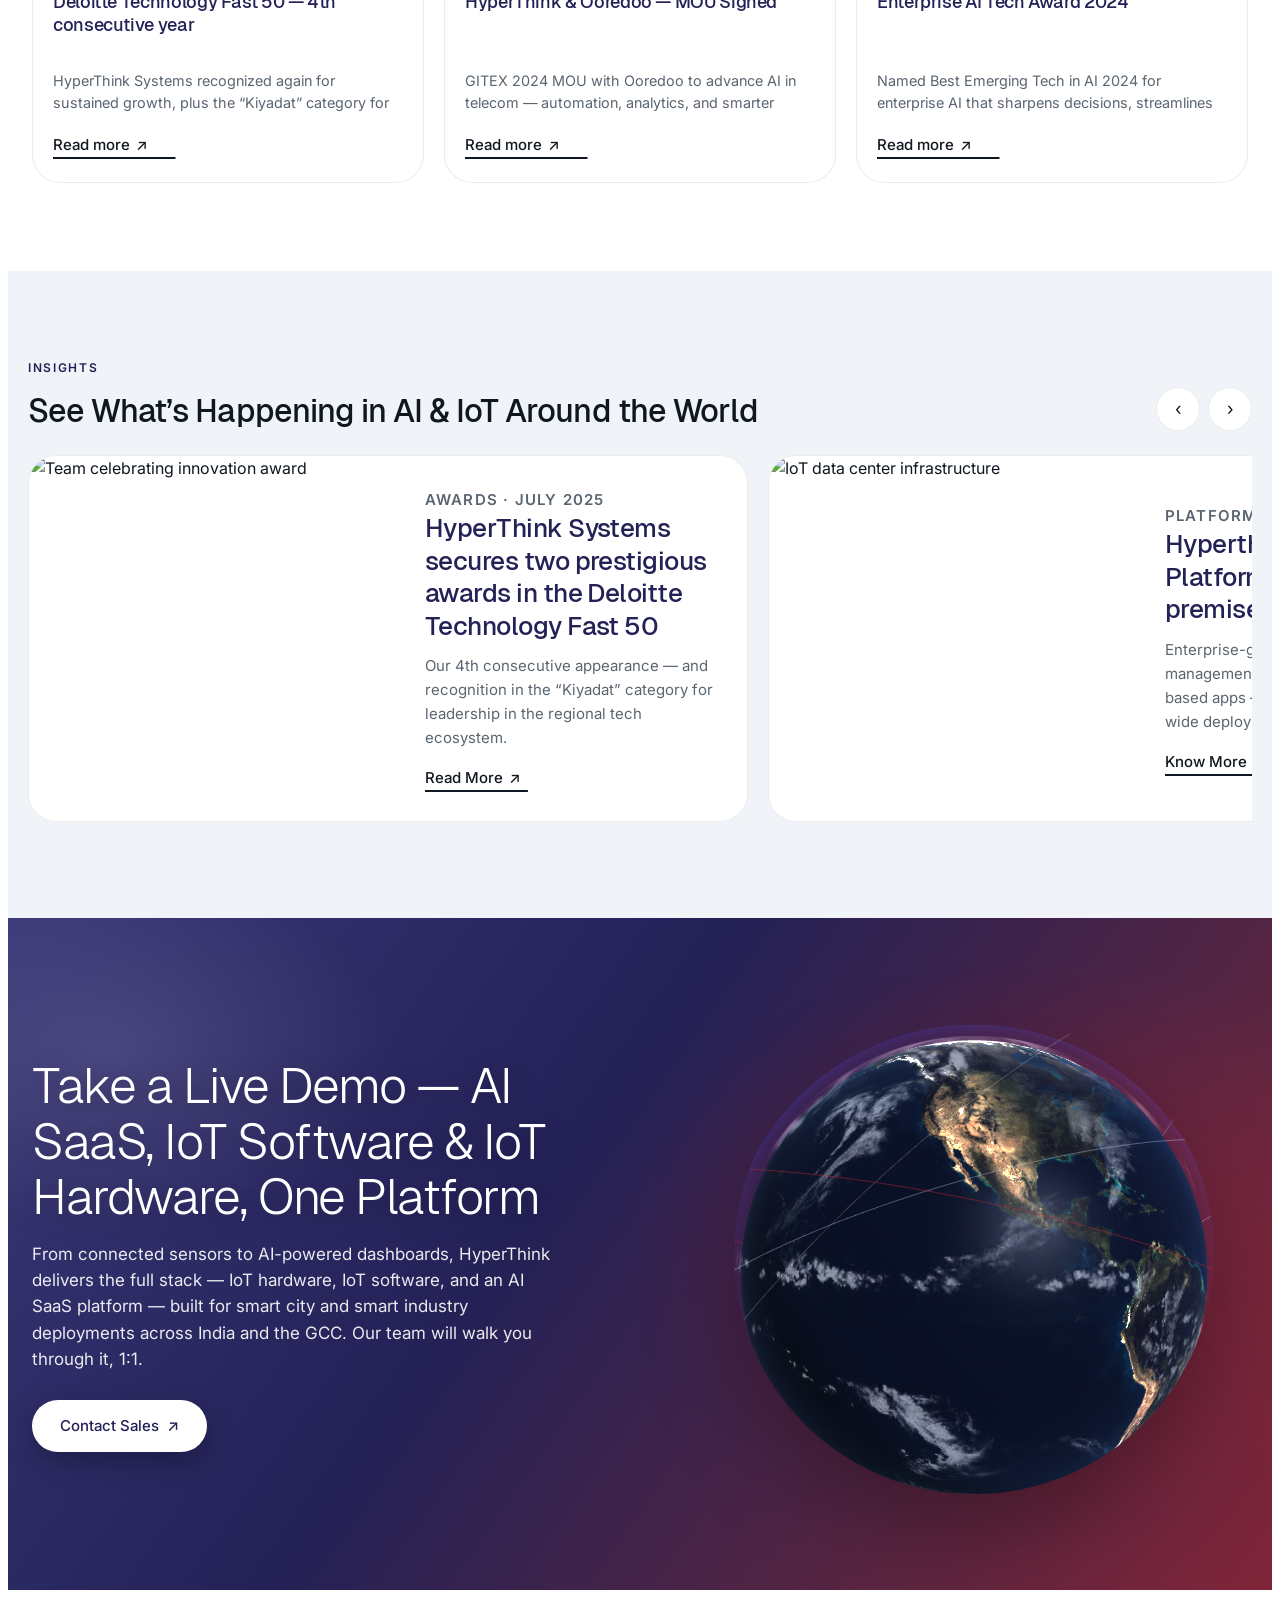
==== commit 27c2c063: "Remove Agriculture from Industry Expertise and IoT menu. Co-authored-by: Cursor <cursoragent@cursor." ====
--- a/index.html
+++ b/index.html
@@ -5,7 +5,7 @@
   <meta name="viewport" content="width=device-width, initial-scale=1.0" />
   <title>Hyperthings — Building a Connected World with IoT</title>
   <meta name="description" content="Next-generation enterprise IoT platform. Connect, manage, and analyze devices at scale — cloud or on-premises." />
-  <link rel="stylesheet" href="assets/css/ht-home.css?v=31" />
+  <link rel="stylesheet" href="assets/css/ht-home.css?v=32" />
 </head>
 <body>
 <div class="ht-home">
@@ -142,7 +142,7 @@
       <div class="ht-section-head ht-reveal">
         <p class="ht-label">Industry Expertise</p>
         <h2 class="ht-heading">Smart City Solutions &amp; IoT, Built for Every <em>Terrain</em></h2>
-        <p class="ht-lede">From smart cities to plants, grids, fleets, and fields — HyperThink’s IoT platform is purpose-built for the industries it powers.</p>
+        <p class="ht-lede">From smart cities to plants, grids, and fleets — HyperThink’s IoT platform is purpose-built for the industries it powers.</p>
       </div>
     </div>
     <div class="ht-wrap-wide">
@@ -153,8 +153,7 @@
           <button type="button" role="tab" aria-selected="false" data-ht-industry-tab="2">Utilities</button>
           <button type="button" role="tab" aria-selected="false" data-ht-industry-tab="3">Logistics</button>
           <button type="button" role="tab" aria-selected="false" data-ht-industry-tab="4">Oil &amp; Gas</button>
-          <button type="button" role="tab" aria-selected="false" data-ht-industry-tab="5">Agriculture</button>
-          <button type="button" role="tab" aria-selected="false" data-ht-industry-tab="6">Mining</button>
+          <button type="button" role="tab" aria-selected="false" data-ht-industry-tab="5">Mining</button>
         </div>
         <div class="ht-stories__nav">
           <button class="ht-nav-btn" type="button" data-ht-industry-prev aria-label="Previous industry">‹</button>
@@ -241,21 +240,6 @@
 
         <article class="ht-industry-card" data-ht-industry-slide>
           <div class="ht-industry-card__media">
-            <video class="ht-industry-card__video" muted loop playsinline preload="none" poster="https://images.unsplash.com/photo-1625246333195-78d9c38ad449?auto=format&fit=crop&w=1400&q=80">
-              <source src="https://storage.googleapis.com/gtv-videos-bucket/sample/ForBiggerBlazes.mp4" type="video/mp4" data-ht-replace="Media Library → agriculture.mp4" />
-            </video>
-            <div class="ht-industry-card__shade" aria-hidden="true"></div>
-          </div>
-          <div class="ht-industry-card__body">
-            <p class="ht-industry-card__tag">Agriculture</p>
-            <h3>Smarter Fields, Better Yields</h3>
-            <p>Soil, weather, and irrigation monitoring — connected sensors built for smart agriculture at scale.</p>
-            <a class="ht-link" href="https://hyperthings.ai/solutions/" style="color:#fff">Explore solutions <span aria-hidden="true">↗</span></a>
-          </div>
-        </article>
-
-        <article class="ht-industry-card" data-ht-industry-slide>
-          <div class="ht-industry-card__media">
             <img class="ht-industry-card__video" src="assets/images/mining.jpg?v=2" alt="Heavy excavator on mining and construction site" width="2400" height="1508" decoding="async" />
             <div class="ht-industry-card__shade" aria-hidden="true"></div>
           </div>
@@ -394,7 +378,7 @@
       <div class="ht-section-head ht-reveal">
         <p class="ht-label">Industry</p>
         <h2 class="ht-heading">IoT for <em>Industry</em></h2>
-        <p class="ht-lede">Tailored networks for manufacturing, logistics, mining, and agriculture — blending analytics, automation, AI, and process digitization across the value chain.</p>
+        <p class="ht-lede">Tailored networks for manufacturing, logistics, and mining — blending analytics, automation, AI, and process digitization across the value chain.</p>
       </div>
       <div class="ht-cards ht-stagger">
         <article class="ht-card">
@@ -570,9 +554,9 @@
   </section>
 
 </div>
-<script src="assets/js/ht-menu-data.js?v=30"></script>
+<script src="assets/js/ht-menu-data.js?v=32"></script>
 <script src="assets/js/vendor/three.min.js"></script>
-<script src="assets/js/ht-globe.js?v=30"></script>
-<script src="assets/js/ht-home.js?v=30"></script>
+<script src="assets/js/ht-globe.js?v=32"></script>
+<script src="assets/js/ht-home.js?v=32"></script>
 </body>
 </html>
